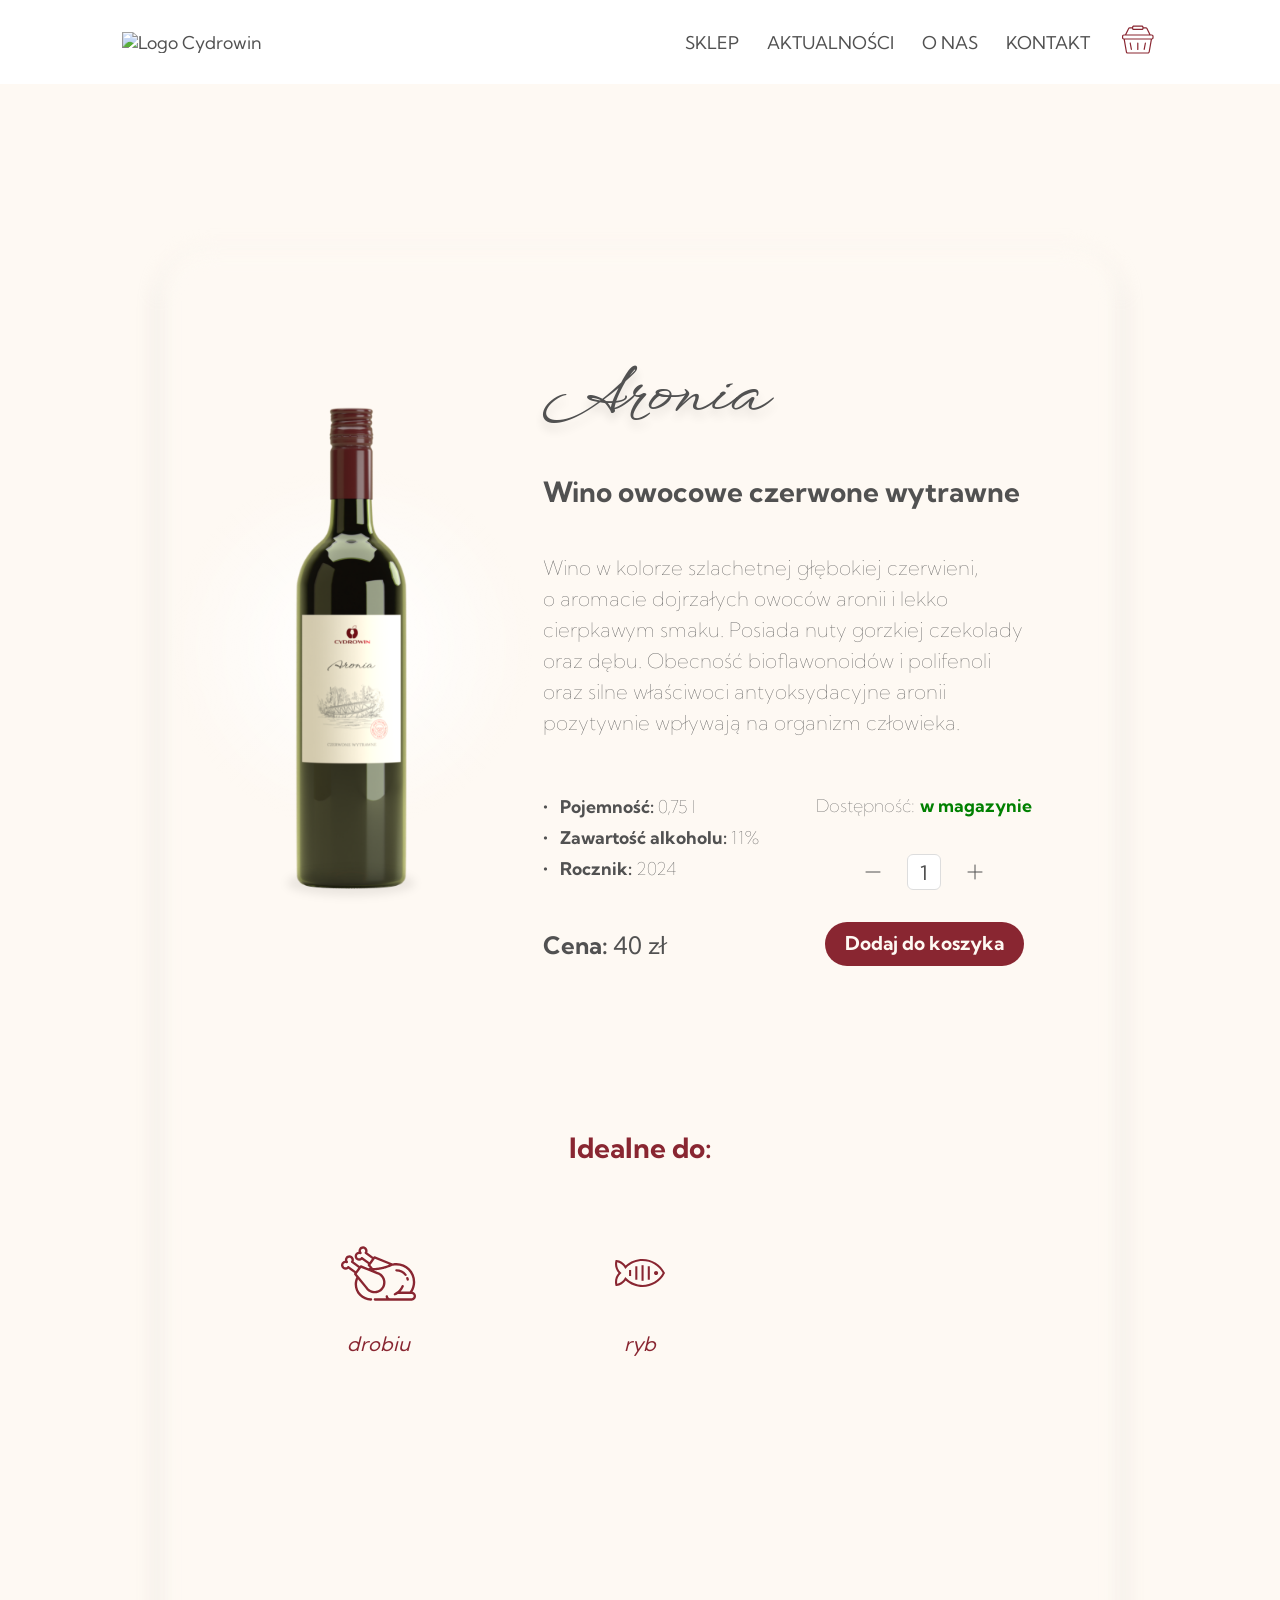
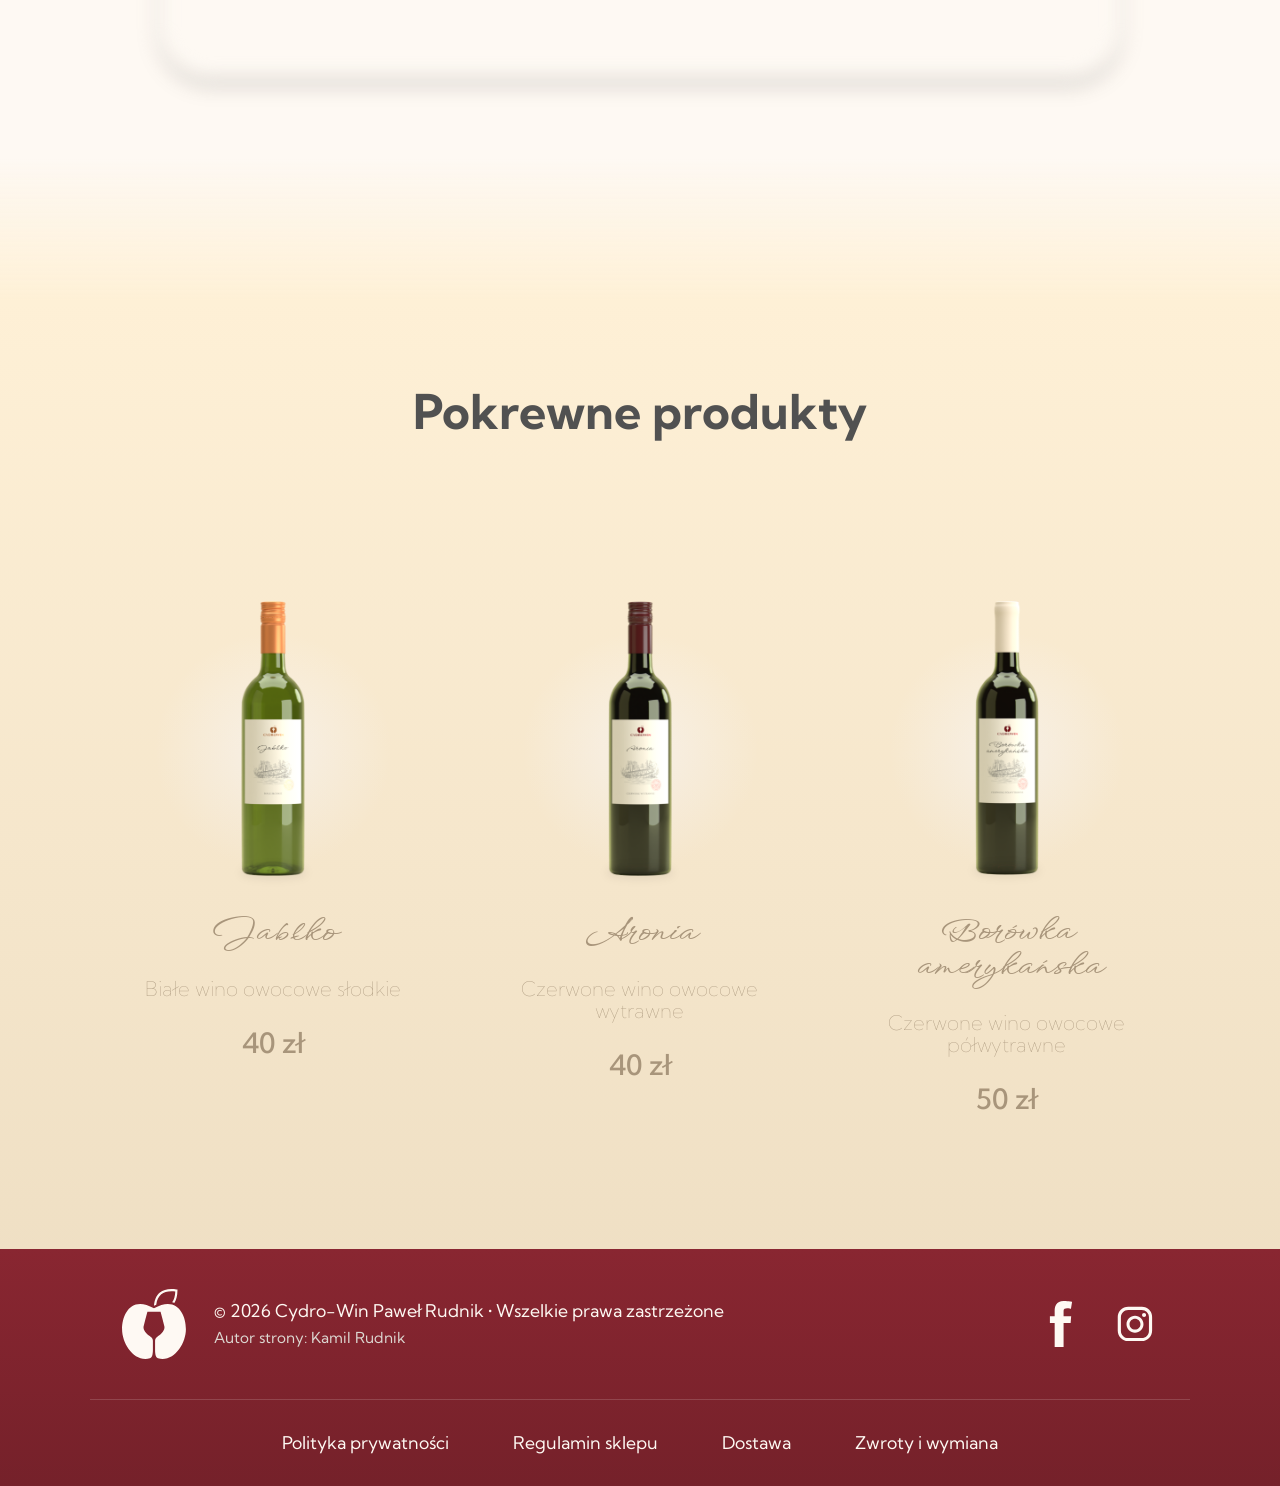
==== aronia.html @ d47b388e "Dodanie aronii." ====
<!doctype html>
<html lang="pl">

<head>
    <meta charset="utf-8">
    <meta name="viewport" content="width=device-width, initial-scale=1.0">
    <title>Wino owocowe czerwone wytrawne • Aronia</title>
    <link rel="icon" href="assets/symbol-kolor.png">
    <link rel="stylesheet" href="style.css">
    <link rel="stylesheet" href="https://fonts.googleapis.com/css?family=Kumbh Sans">
    <link rel="stylesheet" href="https://fonts.googleapis.com/css2?family=WindSong:wght@400;500&display=swap">
</head>

<body class="product-page product-page--aronia">
    <header>
        <div class="container header-inner">
            <div class="brand">
                <a href="index.html">
                    <img src="assets/logo-kolor.png" alt="Logo Cydrowin" height="75" style="padding-inline: 2rem">
                </a>
            </div>

            <nav id="main-nav">
                <ul>
                    <li><a href="sklep.html">SKLEP</a></li>
                    <li><a href="index.html#aktualnosci">AKTUALNOŚCI</a></li>
                    <li><a href="index.html#o-nas">O NAS</a></li>
                    <li><a href="index.html#kontakt">KONTAKT</a></li>
                    <li>
                        <svg class="basket" xmlns="http://www.w3.org/2000/svg" viewBox="0 0 100 100">
                            <path
                                d="M86 40.5C86 39.6716 85.3284 39 84.5 39H14.5C13.6716 39 13 39.6716 13 40.5V44.5C13 45.3284 13.6716 46 14.5 46H84.5C85.3284 46 86 45.3284 86 44.5V40.5ZM22.54 79.7607L22.5693 79.8926C22.7446 80.5405 23.3343 80.9998 24.0166 81H74.9834C75.7111 80.9998 76.3334 80.4774 76.46 79.7607L81.8887 49H17.1113L22.54 79.7607ZM30.2236 56.0254C30.9869 55.8823 31.7236 56.345 31.9385 57.0742L31.9746 57.2236L34.9746 73.2236L34.9951 73.376C35.0589 74.1335 34.5396 74.8315 33.7764 74.9746C33.0131 75.1177 32.2764 74.655 32.0615 73.9258L32.0254 73.7764L29.0254 57.7764L29.0049 57.624C28.9411 56.8665 29.4604 56.1685 30.2236 56.0254ZM48 73.5V57.5C48 56.6716 48.6716 56 49.5 56C50.3284 56 51 56.6716 51 57.5V73.5C51 74.3284 50.3284 75 49.5 75C48.6716 75 48 74.3284 48 73.5ZM67.0254 57.2236C67.1781 56.4094 67.9622 55.8728 68.7764 56.0254C69.5906 56.1781 70.1272 56.9622 69.9746 57.7764L66.9746 73.7764C66.8219 74.5906 66.0378 75.1272 65.2236 74.9746C64.4094 74.8219 63.8728 74.0378 64.0254 73.2236L67.0254 57.2236ZM29.3545 21C28.8575 21 28.3975 21.2458 28.1201 21.6475L28.0127 21.8291L20.9277 36H78.0723L70.9873 21.8291C70.7332 21.321 70.2136 21 69.6455 21H63.9717C63.7229 23.2499 61.8162 25 59.5 25H39.5C37.1838 25 35.2771 23.2499 35.0283 21H29.3545ZM39.5 17C38.6716 17 38 17.6716 38 18.5V20.5C38 21.3284 38.6716 22 39.5 22H59.5C60.3284 22 61 21.3284 61 20.5V18.5C61 17.6716 60.3284 17 59.5 17H39.5ZM89 44.5C89 46.8373 87.2179 48.757 84.9385 48.9775L79.415 80.2822C79.0355 82.4324 77.1668 83.9998 74.9834 84H24.0166C21.9012 83.9998 20.0815 82.5285 19.625 80.4814L19.585 80.2822L14.0605 48.9775C11.7816 48.7566 10 46.837 10 44.5V40.5C10 38.0147 12.0147 36 14.5 36H17.5723L25.3291 20.4873L25.4814 20.208C26.287 18.8462 27.7567 18 29.3545 18H35.0283C35.2771 15.7501 37.1838 14 39.5 14H59.5C61.8162 14 63.7229 15.7501 63.9717 18H69.6455C71.3499 18 72.9086 18.9629 73.6709 20.4873L81.4277 36H84.5C86.9853 36 89 38.0147 89 40.5V44.5Z">
                            </path>
                        </svg>
                    </li>
                </ul>
            </nav>
        </div>
    </header>

    <main>
        <section class="product-page-content">
            <div class="product-informations">
                <div class="product-visual">
                    <img src="assets/aronia.png" alt="Aronia">
                    <div class="product-shadow"></div>
                </div>
                <div class="product-description">
                    <h1 class="title">Aronia</h1>
                    <h2 class="subtitle">Wino owocowe czerwone wytrawne</h2>
                    <p class="text">
                        Wino w&nbsp;kolorze szlachetnej głębokiej czerwieni, o&nbsp;aromacie dojrzałych owoców aronii
                        i&nbsp;lekko cierpkawym smaku. Posiada nuty gorzkiej czekolady oraz dębu. Obecność
                        bioflawonoidów i&nbsp;polifenoli oraz silne właściwoci antyoksydacyjne aronii pozytywnie
                        wpływają na&nbsp;organizm człowieka.
                    </p>
                    <div class="product-specific-informations">
                        <div class="product-parameters">
                            <p class="text">
                                <span style="font-weight: bold"><span style="margin-right: 0.5rem;">• </span>Pojemność:
                                </span>0,75 l
                                <br>
                                <span style="font-weight: bold"><span style="margin-right: 0.5rem">• </span>Zawartość
                                    alkoholu: </span>11%
                                <br>
                                <span style="font-weight: bold"><span style="margin-right: 0.5rem">• </span>Rocznik:
                                </span>2024
                            </p>
                            <h3 class="price">Cena: <span style="font-weight: normal;">40 zł</span></h3>
                        </div>
                        <div class="purchase">
                            <p class="text">
                                Dostępność: <span style="font-weight: bold; color: green">w magazynie</span>
                            </p>
                            <div class="add-to-cart">
                                <div class="counter">
                                    <button class="operator decrement" onclick="decrement()">
                                        <svg class="operator-icon" viewBox="0 0 32 32"
                                            xmlns="http://www.w3.org/2000/svg" fill="none" stroke="currentColor"
                                            stroke-linecap="round" stroke-linejoin="round" stroke-width="2">
                                            <path d="M2 16 L30 16" />
                                        </svg>
                                    </button>
                                    <input class="number" type="number">
                                    <button class="operator increment" onclick="increment()">
                                        <svg class="operator-icon" viewBox="0 0 32 32"
                                            xmlns="http://www.w3.org/2000/svg" fill="none" stroke="currentColor"
                                            stroke-linecap="round" stroke-linejoin="round" stroke-width="2">
                                            <path d="M16 2 L16 30 M2 16 L30 16" />
                                        </svg>
                                    </button>
                                </div>
                                <button class="add-button"><strong>Dodaj do koszyka</strong></button>
                            </div>
                        </div>
                    </div>
                </div>
            </div>
            <div class="recommendations">
                <div class="recommendations-title">Idealne do:</div>
                <div class="food-list">
                    <div class="food">
                        <div class="food-image">
                            <svg class="roasted-chicken" width="75px" height="75px" viewBox="0 0 512 512"
                                xmlns="http://www.w3.org/2000/svg">
                                <path fill="currentColor"
                                    d="M488.169,379.807c12.231-20.027,18.655-42.846,18.655-66.617c0-70.675-57.497-128.174-128.173-128.174 c-8.502,0-16.942,0.848-25.23,2.511c-3.245-1.498-6.577-2.767-9.949-3.768l-112.266-44.983c-3.43-1.374-7.356-0.253-9.542,2.726 l-1.079,1.469l-41.293-30.308c4.889-12.691,0.927-27.609-10.553-36.037c-5.341-3.919-11.658-5.992-18.267-5.992 c-9.813,0-19.133,4.719-24.935,12.621c-5.087,6.93-6.883,15.503-5.491,23.588c-8.283,1.099-15.89,5.54-20.885,12.346 c-10.083,13.739-7.109,33.119,6.629,43.202c5.342,3.92,11.659,5.993,18.269,5.993c7.048,0,13.842-2.434,19.261-6.735 l41.303,30.316l-0.846,1.151c-2.187,2.98-2.079,7.061,0.26,9.921l12.797,15.647c-3.29,0.237-6.587,0.62-9.881,1.149 l-48.914-19.599c-3.429-1.375-7.357-0.253-9.542,2.726l-1.078,1.469l-41.293-30.308c4.889-12.692,0.926-27.609-10.553-36.036 c-5.341-3.92-11.659-5.993-18.268-5.993c-9.813,0-19.135,4.719-24.935,12.622c-5.086,6.93-6.883,15.502-5.49,23.587 c-8.284,1.099-15.89,5.542-20.884,12.346c-4.885,6.655-6.886,14.813-5.633,22.974c1.252,8.161,5.606,15.344,12.261,20.227 c5.342,3.92,11.659,5.993,18.27,5.993c7.047,0,13.842-2.434,19.26-6.735l41.303,30.316l-0.846,1.151 c-2.186,2.98-2.079,7.061,0.26,9.921l13.551,16.567c-7.369,15.133-11.255,31.887-11.255,48.804 c0,61.478,50.016,111.495,111.495,111.495c4.473,0,8.1-3.626,8.1-8.1c0-4.474-3.627-8.1-8.1-8.1 c-52.546,0-95.294-42.749-95.294-95.294c0-11.909,2.244-23.726,6.552-34.746l49.513,60.538 c3.635,5.954,8.101,11.369,13.28,16.105c0.024,0.023,0.049,0.044,0.075,0.067l0.001,0.001c0.089,0.081,0.181,0.154,0.27,0.234 c1.909,1.726,3.89,3.356,5.903,4.832c0.92,0.676,1.857,1.323,2.8,1.953c0.287,0.192,0.58,0.375,0.869,0.563 c0.673,0.435,1.35,0.862,2.034,1.274c0.33,0.2,0.662,0.395,0.995,0.59c0.684,0.398,1.374,0.784,2.068,1.16 c0.307,0.166,0.612,0.337,0.921,0.498c0.906,0.474,1.819,0.93,2.741,1.364c0.093,0.044,0.184,0.093,0.278,0.136 c0.992,0.463,1.996,0.899,3.006,1.317c0.382,0.158,0.768,0.303,1.151,0.456c0.633,0.249,1.267,0.494,1.906,0.726 c0.472,0.172,0.946,0.336,1.42,0.498c0.548,0.186,1.097,0.363,1.649,0.536c0.528,0.166,1.056,0.333,1.589,0.486 c0.462,0.134,0.928,0.254,1.392,0.378c2.283,0.612,4.592,1.115,6.926,1.506c0.251,0.042,0.501,0.087,0.753,0.126 c0.785,0.123,1.574,0.231,2.364,0.328c0.239,0.029,0.477,0.057,0.716,0.084c0.822,0.094,1.646,0.178,2.472,0.244 c0.135,0.011,0.27,0.017,0.405,0.028c2.295,0.171,4.603,0.239,6.921,0.197c0.625-0.011,1.25-0.029,1.873-0.056 c0.396-0.017,0.791-0.03,1.187-0.053c0.922-0.054,1.84-0.13,2.757-0.218c0.395-0.038,0.791-0.08,1.186-0.124 c0.835-0.094,1.666-0.199,2.496-0.321c0.193-0.028,0.387-0.045,0.58-0.074c0.373-0.057,0.74-0.135,1.11-0.198 c0.406-0.069,0.811-0.14,1.216-0.217c15.691-2.906,29.768-10.609,40.583-22.102c0.159-0.167,0.316-0.335,0.474-0.503 c0.394-0.427,0.787-0.852,1.172-1.29c0.597-0.674,1.182-1.361,1.755-2.057c0.186-0.226,0.367-0.455,0.551-0.684 c0.671-0.835,1.329-1.679,1.966-2.546c11.79-16.063,16.62-35.757,13.597-55.454c-3.022-19.695-13.532-37.036-29.593-48.824 c-1.44-1.057-2.943-2.077-4.487-3.046c-0.833-0.959-1.891-1.72-3.101-2.205l-2.603-1.043c-0.177-0.091-0.359-0.171-0.537-0.259 c-1.462-0.734-2.951-1.414-4.458-2.051c-2.538-1.072-5.126-2.021-7.754-2.8l-26.692-10.695c0.025-0.001,0.058-0.002,0.083-0.003 c0.309-0.01,0.642-0.022,1.011-0.036c0.024-0.001,0.049-0.002,0.072-0.003c0.375-0.014,0.785-0.031,1.218-0.051 c0.044-0.002,0.084-0.003,0.13-0.005c0.432-0.019,0.896-0.041,1.383-0.066c0.077-0.004,0.151-0.008,0.23-0.012 c0.489-0.025,1.004-0.053,1.545-0.084c0.082-0.004,0.164-0.01,0.246-0.014c0.558-0.032,1.139-0.068,1.75-0.107 c0.07-0.004,0.141-0.01,0.213-0.014c1.293-0.084,2.694-0.185,4.199-0.303c0.066-0.005,0.129-0.01,0.195-0.015 c0.723-0.057,1.471-0.121,2.239-0.187c0.113-0.01,0.226-0.019,0.34-0.029c0.761-0.067,1.544-0.138,2.348-0.215 c0.122-0.012,0.245-0.024,0.367-0.036c0.815-0.078,1.65-0.161,2.507-0.25c0.111-0.012,0.225-0.024,0.337-0.036 c0.892-0.093,1.802-0.191,2.736-0.296c0.036-0.004,0.071-0.009,0.107-0.012c0.943-0.106,1.907-0.219,2.89-0.338 c0.07-0.009,0.138-0.016,0.208-0.025c0.956-0.117,1.934-0.24,2.926-0.369c0.148-0.019,0.294-0.038,0.442-0.057 c0.968-0.127,1.952-0.26,2.951-0.401c0.171-0.024,0.342-0.048,0.514-0.072c1.008-0.143,2.028-0.291,3.065-0.446 c0.153-0.023,0.309-0.048,0.462-0.07c1.078-0.163,2.168-0.333,3.276-0.511c0.07-0.011,0.141-0.024,0.212-0.035 c1.124-0.181,2.264-0.372,3.416-0.569c0.071-0.012,0.14-0.024,0.212-0.036c1.135-0.195,2.287-0.401,3.448-0.613 c0.169-0.031,0.336-0.06,0.505-0.092c1.125-0.207,2.264-0.423,3.411-0.646c0.201-0.039,0.401-0.078,0.602-0.118 c1.148-0.226,2.305-0.458,3.473-0.7c0.188-0.039,0.377-0.079,0.566-0.119c1.204-0.252,2.417-0.511,3.641-0.781 c0.108-0.024,0.217-0.049,0.325-0.072c1.244-0.275,2.497-0.56,3.759-0.856c0.069-0.016,0.137-0.031,0.206-0.047 c1.263-0.297,2.536-0.606,3.816-0.922c0.173-0.043,0.346-0.085,0.518-0.129c1.234-0.308,2.477-0.627,3.724-0.955 c0.216-0.057,0.431-0.113,0.647-0.171c1.239-0.328,2.484-0.666,3.734-1.015c0.207-0.057,0.415-0.117,0.622-0.175 c1.28-0.36,2.563-0.728,3.851-1.109c0.137-0.04,0.273-0.082,0.41-0.123c1.335-0.397,2.673-0.805,4.016-1.225 c0.033-0.011,0.067-0.021,0.1-0.031c1.338-0.42,2.68-0.855,4.023-1.299c0.176-0.058,0.351-0.116,0.527-0.174 c1.285-0.428,2.574-0.869,3.862-1.321c0.221-0.078,0.443-0.154,0.664-0.233c1.277-0.451,2.555-0.914,3.833-1.388 c0.216-0.08,0.432-0.161,0.648-0.242c1.3-0.487,2.601-0.984,3.9-1.495c0.158-0.062,0.315-0.126,0.473-0.188 c1.368-0.542,2.736-1.094,4.101-1.664c0.108-0.045,0.213-0.092,0.319-0.14c1.74-0.816,3.554-1.605,5.545-2.411 c0.104-0.041,0.205-0.085,0.307-0.131l0.636-0.286c2.104-0.962,4.107-1.682,5.956-2.138c0.185-0.045,0.367-0.098,0.549-0.157 c1.115-0.361,2.237-0.69,3.36-1.015c2.147-0.615,4.37-1.186,6.661-1.699c0.008-0.001,0.013-0.004,0.021-0.006 c8.01-1.791,16.193-2.715,24.445-2.715c61.742,0,111.973,50.231,111.973,111.974c0,23.911-7.428,46.721-21.482,65.964 c-0.035,0.048-0.063,0.099-0.097,0.148h-61.982c15.958-16.97,21.367-33.047,21.698-34.071c1.376-4.243-0.942-8.786-5.181-10.179 c-4.236-1.389-8.81,0.919-10.219,5.152c-0.108,0.322-11.141,32.346-49.16,50.49c-4.037,1.927-5.748,6.762-3.821,10.799 c1.389,2.912,4.292,4.613,7.315,4.613c1.17,0,2.359-0.255,3.484-0.792c6.285-2.999,11.91-6.322,16.977-9.813 c0.008,0,0.015,0.001,0.024,0.001h94.609c7.176,0,13.012,5.837,13.012,13.013v3.518c0,7.176-5.836,13.012-13.012,13.012H333.833 c-7.174,0-13.012-5.836-13.012-13.012c0-4.474-3.626-8.1-8.1-8.1c-4.474,0-8.1,3.626-8.1,8.1c0,4.722,1.133,9.181,3.131,13.132 h-76.235c-4.473,0-8.1,3.626-8.1,8.1c0,4.474,3.627,8.1,8.1,8.1h147.134c0.458,0,0.905-0.048,1.342-0.12h102.795 c16.107,0,29.212-13.105,29.212-29.212v-3.518C512,394.246,501.714,382.341,488.169,379.807z M194.207,178.908l-46.952-34.465 c-1.444-1.061-3.122-1.57-4.787-1.57c-2.49,0-4.95,1.146-6.536,3.308c-2.802,3.817-7.129,6.006-11.872,6.006 c-3.138,0-6.142-0.987-8.684-2.853c-6.537-4.797-7.952-14.02-3.155-20.556c2.798-3.812,7.122-5.998,11.863-5.998 c2.083,0,4.099,0.43,5.989,1.278c3.484,1.563,7.585,0.48,9.843-2.599c2.259-3.078,2.063-7.315-0.472-10.169 c-4.563-5.141-4.919-12.897-0.849-18.445c2.803-3.817,7.13-6.006,11.876-6.006c3.139,0,6.141,0.986,8.682,2.851 c6.537,4.8,7.951,14.022,3.154,20.559c-2.647,3.606-1.868,8.676,1.737,11.323l46.954,34.463L194.207,178.908z M101.043,240.364 l-46.951-34.463c-1.399-1.027-3.08-1.57-4.793-1.57c-0.408,0-0.82,0.031-1.228,0.094c-2.123,0.325-4.031,1.482-5.302,3.214 c-2.802,3.817-7.128,6.006-11.871,6.006c-3.138,0-6.142-0.986-8.685-2.853c-3.167-2.324-5.239-5.741-5.834-9.625 c-0.595-3.883,0.356-7.764,2.681-10.932c2.797-3.811,7.122-5.998,11.862-5.998c2.083,0,4.098,0.43,5.988,1.278 c3.482,1.562,7.584,0.481,9.843-2.599c2.259-3.077,2.063-7.314-0.472-10.169c-4.562-5.141-4.918-12.898-0.848-18.445 c2.802-3.818,7.13-6.007,11.875-6.007c3.137,0,6.14,0.986,8.682,2.852c6.537,4.798,7.952,14.021,3.155,20.557 c-1.271,1.731-1.803,3.898-1.476,6.021c0.325,2.123,1.482,4.031,3.213,5.302l46.954,34.464L101.043,240.364z M244.643,260.403 c0.246,0.099,0.497,0.186,0.752,0.259c3.632,1.055,7.185,2.48,10.558,4.233c0.235,0.122,0.475,0.233,0.721,0.332l0.59,0.238 c0.34,0.28,0.705,0.534,1.093,0.758c1.849,1.07,3.633,2.235,5.306,3.464c12.573,9.227,20.802,22.802,23.167,38.22 c2.365,15.418-1.415,30.836-10.643,43.411c-0.652,0.889-1.331,1.752-2.029,2.597c-0.127,0.156-0.261,0.303-0.39,0.458 c-0.623,0.739-1.258,1.466-1.915,2.17c-0.058,0.063-0.118,0.125-0.176,0.188c-8.556,9.089-19.857,15.214-32.1,17.469 c-0.158,0.028-0.314,0.057-0.473,0.084c-0.893,0.157-1.793,0.288-2.695,0.404c-0.232,0.029-0.464,0.063-0.697,0.09 c-1.005,0.116-2.014,0.208-3.028,0.272c-0.066,0.004-0.132,0.012-0.198,0.016c-1.139,0.068-2.284,0.103-3.431,0.103 c-1.47,0-2.931-0.059-4.384-0.167c-0.116-0.009-0.231-0.014-0.346-0.024c-0.637-0.051-1.272-0.117-1.906-0.188 c-0.2-0.023-0.4-0.046-0.599-0.07c-0.608-0.076-1.214-0.159-1.817-0.253c-0.214-0.034-0.427-0.071-0.64-0.108 c-1.799-0.301-3.578-0.691-5.333-1.159c-0.383-0.103-0.769-0.202-1.15-0.312c-0.406-0.118-0.808-0.245-1.211-0.372 c-0.443-0.139-0.885-0.281-1.325-0.431c-0.364-0.124-0.728-0.251-1.09-0.381c-0.507-0.184-1.011-0.377-1.513-0.576 c-0.296-0.117-0.593-0.229-0.887-0.351c-0.792-0.327-1.578-0.669-2.355-1.032c-0.071-0.034-0.143-0.071-0.214-0.105 c-0.723-0.341-1.439-0.698-2.148-1.069c-0.243-0.128-0.483-0.261-0.725-0.392c-0.542-0.293-1.08-0.594-1.614-0.905 c-0.262-0.153-0.524-0.308-0.784-0.464c-0.532-0.322-1.059-0.653-1.584-0.992c-0.229-0.149-0.461-0.294-0.689-0.446 c-0.739-0.492-1.47-0.999-2.19-1.527c-1.654-1.214-3.292-2.559-4.87-3.999c-0.011-0.01-0.022-0.019-0.032-0.029 c-4.17-3.812-7.747-8.186-10.632-12.998c-0.202-0.337-0.428-0.659-0.677-0.963l-58.011-70.929 c-0.002-0.003-0.005-0.005-0.008-0.009l-12.931-15.81l1.915-2.609c0.003-0.003,0.006-0.008,0.009-0.011l26.376-35.935 c0.002-0.003,0.004-0.006,0.005-0.009l2.15-2.929l45.157,18.093c0,0,0.002,0.001,0.003,0.001L244.643,260.403z M328.23,195.352 c-0.505,0.216-1.004,0.432-1.495,0.649c-0.156,0.069-0.312,0.137-0.465,0.206c-0.61,0.273-1.216,0.546-1.811,0.825 c-0.765,0.319-1.53,0.633-2.297,0.942c-0.087,0.036-0.174,0.069-0.261,0.104c-0.676,0.271-1.352,0.541-2.029,0.805 c-0.221,0.086-0.444,0.171-0.666,0.256c-0.545,0.211-1.091,0.422-1.637,0.629c-0.239,0.091-0.477,0.177-0.716,0.267 c-0.527,0.198-1.054,0.395-1.582,0.589c-0.271,0.099-0.543,0.195-0.814,0.294c-0.498,0.18-0.995,0.361-1.493,0.537 c-0.276,0.098-0.553,0.192-0.828,0.289c-0.49,0.172-0.981,0.344-1.471,0.513c-0.297,0.102-0.593,0.201-0.89,0.301 c-0.471,0.16-0.942,0.321-1.414,0.477c-0.302,0.1-0.605,0.198-0.907,0.297c-0.463,0.152-0.927,0.306-1.39,0.454 c-0.31,0.099-0.619,0.197-0.928,0.295c-0.457,0.146-0.915,0.292-1.372,0.434c-0.319,0.099-0.636,0.195-0.954,0.293 c-0.442,0.136-0.883,0.273-1.325,0.406c-0.348,0.105-0.696,0.207-1.043,0.311c-0.413,0.122-0.825,0.246-1.237,0.366 c-0.354,0.104-0.707,0.204-1.061,0.306c-0.406,0.117-0.811,0.234-1.216,0.349c-0.361,0.102-0.72,0.201-1.08,0.301 c-0.392,0.109-0.785,0.219-1.177,0.327c-0.377,0.104-0.753,0.204-1.13,0.306c-0.375,0.102-0.75,0.203-1.123,0.302 c-0.387,0.103-0.772,0.202-1.158,0.304c-0.359,0.094-0.718,0.188-1.076,0.281c-0.4,0.103-0.798,0.203-1.197,0.304 c-0.344,0.086-0.689,0.175-1.032,0.26c-0.407,0.102-0.811,0.2-1.216,0.299c-0.329,0.081-0.66,0.162-0.988,0.241 c-0.422,0.102-0.844,0.201-1.264,0.3c-0.31,0.073-0.621,0.148-0.93,0.219c-0.429,0.1-0.855,0.198-1.282,0.295 c-0.298,0.068-0.597,0.137-0.895,0.204c-0.434,0.098-0.865,0.193-1.296,0.288c-0.288,0.064-0.577,0.127-0.863,0.19 c-0.451,0.098-0.9,0.194-1.348,0.291c-0.258,0.055-0.517,0.111-0.775,0.165c-0.475,0.1-0.947,0.198-1.419,0.296 c-0.229,0.048-0.459,0.095-0.688,0.143c-0.486,0.099-0.969,0.197-1.45,0.293c-0.215,0.043-0.43,0.086-0.644,0.129 c-0.499,0.098-0.995,0.194-1.49,0.291c-0.189,0.037-0.379,0.073-0.567,0.109c-0.524,0.099-1.043,0.198-1.563,0.294 c-0.154,0.029-0.31,0.058-0.463,0.086c-0.54,0.099-1.076,0.197-1.61,0.293c-0.135,0.024-0.27,0.049-0.405,0.072 c-0.555,0.099-1.106,0.195-1.655,0.291c-0.106,0.018-0.213,0.037-0.319,0.055c-0.582,0.1-1.161,0.199-1.736,0.294 c-0.067,0.011-0.135,0.023-0.202,0.034c-0.604,0.1-1.202,0.199-1.797,0.294c-0.039,0.006-0.079,0.013-0.119,0.019 c-0.621,0.099-1.237,0.197-1.848,0.292c-0.012,0.002-0.024,0.003-0.036,0.005c-21.462,3.325-36.82,3.649-37.738,3.664h-3.843 l-16.956-20.732l5.378-7.328l22.92-31.227c0.001-0.001,0.002-0.003,0.003-0.004l2.154-2.934l97.521,39.076 C328.425,195.267,328.33,195.31,328.23,195.352z" />
                                <path fill="currentColor"
                                    d="M445.173,290.078c0.987,2.845,1.797,5.783,2.408,8.734c0.792,3.826,4.162,6.458,7.923,6.458 c0.544,0,1.098-0.056,1.651-0.171c4.38-0.907,7.196-5.195,6.288-9.574c-0.752-3.633-1.751-7.253-2.966-10.757 c-1.466-4.225-6.077-6.465-10.308-4.998C445.945,281.237,443.707,285.852,445.173,290.078z" />
                                <path fill="currentColor"
                                    d="M378.571,226.517c-4.474,0-8.1,3.627-8.1,8.1s3.626,8.1,8.1,8.1c22.057,0,42.432,10.042,55.9,27.552 c1.595,2.075,3.997,3.162,6.427,3.162c1.724,0,3.46-0.548,4.931-1.679c3.546-2.728,4.211-7.813,1.483-11.359 C430.754,238.863,405.699,226.517,378.571,226.517z" />
                            </svg>
                        </div>
                        <div class="food-name">drobiu</div>
                    </div>
                    <div class="food">
                        <div class="food-image">
                            <svg class="fish" width="50px" height="50px" viewBox="0 0 481.244 481.244"
                                xmlns="http://www.w3.org/2000/svg">
                                <path fill="currentColor"
                                    d="M478.894,236.05c-19.863-38.644-49.88-71.234-86.805-94.249c-37.975-23.669-81.812-36.18-126.772-36.18c-60.691,0-117.793,22.298-162.151,63.057c-20.423-29.236-52.57-48.743-88.216-52.987l-8.652-1.03l-2.205,8.429C1.377,133.472,0,144.211,0,155.011c0,31.792,12.143,62.445,33.623,85.611C12.143,263.788,0,294.441,0,326.233c0,10.8,1.377,21.539,4.092,31.92l2.205,8.429l8.652-1.03c35.646-4.244,67.793-23.75,88.216-52.987c44.358,40.759,101.46,63.057,162.151,63.057c44.961,0,88.798-12.511,126.772-36.18c36.925-23.014,66.941-55.605,86.805-94.249l2.351-4.572L478.894,236.05z M265.316,355.622c-59.498,0-115.233-23.38-156.94-65.833L99,280.245l-6.499,11.694c-15.004,26.999-41.102,46.071-70.974,52.292C20.513,338.306,20,332.282,20,326.233c0-29.69,12.593-58.201,34.55-78.221l8.104-7.39l-8.104-7.39C32.593,213.212,20,184.702,20,155.011c0-6.049,0.513-12.073,1.527-17.998c29.872,6.22,55.97,25.292,70.974,52.292L99,200.999l9.376-9.544c41.707-42.453,97.442-65.833,156.94-65.833c81.132,0,154.751,43.927,193.373,115C420.067,311.695,346.448,355.622,265.316,355.622z" />
                                <rect fill="currentColor" x="255.252" y="165.622" width="20" height="150" />
                                <rect fill="currentColor" x="195.252" y="175.839" width="20" height="129.565" />
                                <rect fill="currentColor" x="315.252" y="175.819" width="20" height="129.607" />

                                <path fill="currentColor"
                                    d="M395.252,220.622c-11.028,0-20,8.972-20,20s8.972,20,20,20s20-8.972,20-20S406.28,220.622,395.252,220.622z" />

                                <rect fill="currentColor" x="135.252" y="211.528" width="20" height="58.188" />
                            </svg>
                        </div>
                        <div class="food-name">ryb</div>
                    </div>
                    <div class="food food--shrimp">
                        <div class="food-image">
                            <svg class="shrimp" width="50px" height="50px" viewBox="0 0 512 512"
                                xmlns="http://www.w3.org/2000/svg">
                                <path fill="currentColor" d="M450.334,169.808c-37.45-36.212-88.036-60.312-142.052-67.679c-16.517-2.28-33.366-3.381-50.303-3.411
    c-33.878,0.03-68.038,4.512-100.348,13.516l-0.108,0.03c0,0-33.81,9.822-68.594,20.045
    c-7.572,2.232-15.149,4.463-22.476,6.626c-0.044,0-0.088-0.039-0.137-0.068v-0.02
    c-7.416-1.968-14.174-7.552-16.45-13.429c-1.569-3.8-2.451-8.166-2.451-12.785
    c0.02-8.216,2.739-17.112,9.078-25.045c6.358-7.922,16.405-15.124,31.885-19.45
    c20.65-5.789,64.375-11.285,105.226-17.98c20.518-3.372,40.456-7.084,57.154-11.528
    c16.78-4.697,30.03-9.073,39.306-17.843c4.44-4.396,4.484-11.548,0.088-15.982
    c-4.415-4.414-11.572-4.463-15.986-0.049c-2.344,2.768-13.912,8.147-29.24,12.016
    c-23.1,6.188-55.161,11.265-85.506,15.855c-30.453,4.638-58.982,8.742-77.092,13.74
    c-19.388,5.36-33.961,15.125-43.502,27.11C29.26,85.426,24.802,99.38,24.802,112.634
    c0,7.464,1.413,14.734,4.151,21.381c2.188,5.213,5.496,9.54,9.254,13.36
    c-6.027,1.813-11.373,3.44-15.416,4.707c-2.251,0.702-4.127,1.296-5.628,1.803
    l-3.757,1.354c-3.532,1.52-6.621,3.771-9.097,6.821c-2.431,3.041-4.307,7.114-4.307,11.899
    c-0.064,4.746,2.164,9.676,5.5,12.96c3.358,3.362,7.509,5.476,12.279,6.958
    c0.994,0.292,4.57,1.618,9.316,3.45c16.849,6.509,50.903,20.133,85.594,32.197
    c17.361,6.003,34.873,11.636,50.703,15.806c15.879,4.181,29.79,6.977,41.23,7.026
    l5.058-0.224h0.044c34.292-3.333,40.943-5.545,72.697-8.761c2.851-0.292,5.652-0.428,8.415-0.428
    c25.833,0,49.221,12.084,66.509,31.456c17.268,19.315,27.938,45.753,27.91,73.029
    c-0.107,27.841-13.575,48.909-35.257,64.366c-20.98,14.821-49.733,23.144-78.51,23.612
    l-112.622-67.952c-3.977-2.388-9.034-2.096-12.698,0.702c-3.688,2.836-5.277,7.65-3.996,12.103
    l29.434,102.487c1.063,3.664,3.864,6.558,7.509,7.689c0.551,0.108,63.951,20.006,124.569,20.094
    c2.85,0,5.701-0.049,8.502-0.127C422.093,506.816,512,420.934,512,310.232
    C512.019,254.715,487.774,205.981,450.334,169.808z M223.594,478.38
    c-11.26-2.407-20.781-4.814-27.427-6.607c-1.964-0.526-3.114-0.857-4.551-1.276
    l-19.762-68.79l86.656,52.243l5.784,31.272C249.607,483.39,235.585,480.914,223.594,478.38z
    M290.839,220.334c-3.533,0-7.114,0.176-10.71,0.556c-32.859,3.333-39.31,5.515-72.565,8.721h0.044
    l-2.983,0.127c-8.658,0.069-24.337-3.02-42.001-8.039c-26.632-7.484-58.479-18.984-84.844-28.992
    c-13.185-5.009-25.02-9.648-34.253-13.244c-6.514-2.543-11.016-4.268-14.661-5.593
    c0.77-0.244,1.325-0.419,2.162-0.683c16.187-5.008,49.466-14.841,78.593-23.387
    c29.152-8.547,54.148-15.806,54.216-15.806c30.141-8.4,62.319-12.659,94.141-12.639
    c15.918-0.02,31.778,1.043,47.259,3.157c11.24,1.53,22.3,3.957,33.146,7.046l-25.176,91.27
    C305.962,221.26,298.522,220.334,290.839,220.334z M374.246,259.334
    c-11.022-12.366-24.47-22.432-39.555-29.303l25.172-91.319c28.221,11.002,53.928,27.168,74.753,47.35
    c12.99,12.59,24.031,26.702,32.792,42.049l-80.473,48.403C383.114,270.463,378.972,264.635,374.246,259.334z
    M311.464,487.784c-2.564,0.088-5.17,0.137-7.777,0.137c-5.296,0-10.666-0.312-16.031-0.624
    l-5.564-30.006c29.346-2.192,58.036-10.934,80.907-27.012c16.08-11.197,29.235-26.301,37.06-44.496
    l53.743,29.722C421.41,458.034,369.919,485.777,311.464,487.784z M406.462,363.497
    c0.857-5.213,1.432-10.534,1.413-16.069c-0.029-17.785-3.908-34.946-10.535-50.771l79.85-48.033
    c7.728,19.1,12.191,39.682,12.191,61.607c0,31.652-8.391,60.993-22.969,86.39L406.462,363.497z" />

                                <path fill="currentColor" d="M147.988,261.088c-4.108-4.697-11.236-5.184-15.943-1.052l-53.792,47.058
    c-4.707,4.102-5.19,11.236-1.063,15.942c4.107,4.707,11.241,5.165,15.943,1.063
    l53.797-47.058C151.632,272.928,152.119,265.795,147.988,261.088z" />

                                <path fill="currentColor" d="M157.509,331.807l53.836-47.087c4.707-4.102,5.189-11.236,1.062-15.943
    c-4.108-4.706-11.24-5.184-15.947-1.082l-53.836,47.088c-4.707,4.122-5.19,11.255-1.063,15.962
    C145.668,335.442,152.802,335.929,157.509,331.807z" />

                                <path fill="currentColor" d="M231.326,326.672l54.811-45.87c4.795-4.024,5.432-11.148,1.437-15.942
    c-4.02-4.795-11.152-5.409-15.942-1.413l-54.835,45.86c-4.771,4.024-5.408,11.138-1.413,15.952
    C219.403,330.024,226.536,330.667,231.326,326.672z" />

                                <path fill="currentColor" d="M132.522,151.613c-9.516,0-17.248,7.709-17.248,17.248c0,9.512,7.732,17.268,17.248,17.268
    c9.541,0,17.268-7.756,17.268-17.268C149.79,159.322,142.063,151.613,132.522,151.613z" />
                            </svg>
                        </div>
                        <div class="food-name">owoców <br>morza</div>
                    </div>
                    <div class="food">
                        <div class="food-image">
                            <svg class="cheese" width="50px" height="50px" viewBox="0 0 53.607 53.607"
                                xmlns="http://www.w3.org/2000/svg">
                                <path fill="currentColor" d="M27.709,30.9c-0.097-0.253-0.212-0.5-0.339-0.74c-0.082-0.155-0.177-0.302-0.271-0.452
    c-0.067-0.107-0.134-0.213-0.206-0.317c-0.108-0.155-0.221-0.304-0.341-0.451c-0.069-0.084-0.143-0.164-0.215-0.245
    c-0.226-0.252-0.467-0.486-0.726-0.705c-0.093-0.079-0.182-0.163-0.279-0.237c-0.122-0.093-0.248-0.174-0.375-0.259
    c-0.149-0.1-0.301-0.194-0.456-0.281c-0.106-0.059-0.211-0.117-0.32-0.17c-0.277-0.135-0.558-0.256-0.847-0.345
    c-0.236-0.073-0.47-0.123-0.703-0.162c-0.048-0.008-0.096-0.015-0.144-0.021c-0.476-0.065-0.941-0.06-1.382,0.015
    c-0.01,0.002-0.021,0.004-0.031,0.006c-0.581,0.104-1.12,0.321-1.581,0.661c-0.046,0.034-0.078,0.081-0.123,0.116
    c-0.124,0.1-0.237,0.213-0.347,0.33c-0.077,0.082-0.161,0.156-0.229,0.245c-0.145,0.186-0.274,0.387-0.385,0.606
    c-0.002,0.004-0.001,0.008-0.003,0.012c-0.289,0.575-0.449,1.236-0.449,1.964c0,2.701,2.102,5.469,4.785,6.3
    c0.507,0.157,1.012,0.234,1.498,0.234c0.872,0,1.685-0.249,2.343-0.734c0.99-0.73,1.536-1.893,1.536-3.273
    c0-0.707-0.15-1.416-0.411-2.096C27.709,30.901,27.709,30.901,27.709,30.9z M20.481,29.004
    c0.095-0.1,0.204-0.183,0.321-0.255c0.067-0.042,0.14-0.074,0.214-0.106c0.102-0.045,0.207-0.086,0.32-0.113
    c0.083-0.019,0.17-0.027,0.258-0.036c0.13-0.014,0.26-0.027,0.399-0.019c0.037,0.002,0.075,0.005,0.113,0.01
    c0.205,0.02,0.417,0.057,0.637,0.125c0.207,0.064,0.408,0.152,0.606,0.25c0.041,0.02,0.081,0.041,0.121,0.062
    c0.402,0.216,0.78,0.495,1.116,0.822c0.017,0.017,0.035,0.033,0.052,0.051c0.325,0.324,0.607,0.692,0.838,1.082
    c0.034,0.059,0.068,0.117,0.1,0.177c0.021,0.039,0.036,0.08,0.057,0.119c-0.498,0.556-1.337,0.72-2.299,0.425
    c-1.191-0.37-2.285-1.345-2.896-2.552C20.452,29.03,20.467,29.018,20.481,29.004z M25.396,34.662
    c-0.515,0.38-1.247,0.449-2.062,0.199c-1.276-0.396-2.4-1.495-2.973-2.737c0.711,0.628,1.524,1.117,2.381,1.383
    c0.506,0.156,1.006,0.232,1.485,0.232c0.677,0,1.31-0.158,1.865-0.445C26.031,33.884,25.796,34.368,25.396,34.662z" />

                                <path fill="currentColor" d="M41.456,33.835c-1.086-0.336-2.161-0.191-2.955,0.395c-0.761,0.561-1.197,1.484-1.197,2.533
    c0,2.015,1.564,4.077,3.561,4.695c0.385,0.119,0.768,0.178,1.139,0.178c0.674,0,1.304-0.194,1.816-0.572
    c0.761-0.561,1.197-1.483,1.197-2.532C45.016,36.516,43.452,34.452,41.456,33.835z M42.632,39.454
    c-0.282,0.208-0.701,0.242-1.177,0.094c-1.167-0.361-2.152-1.637-2.152-2.785c0-0.292,0.066-0.689,0.384-0.924
    c0.167-0.122,0.38-0.185,0.625-0.185c0.171,0,0.356,0.03,0.552,0.091c1.167,0.361,2.152,1.637,2.152,2.786
    C43.016,38.823,42.95,39.22,42.632,39.454z" />

                                <path fill="currentColor" d="M13.456,31.835c-1.085-0.336-2.161-0.191-2.955,0.395c-0.761,0.561-1.197,1.484-1.197,2.533
    c0,2.015,1.564,4.077,3.561,4.695c0.385,0.119,0.768,0.178,1.139,0.178c0.674,0,1.304-0.194,1.816-0.572
    c0.761-0.561,1.197-1.483,1.197-2.532C17.016,34.516,15.452,32.452,13.456,31.835z M14.632,37.454
    c-0.282,0.208-0.701,0.241-1.177,0.094c-1.167-0.361-2.152-1.637-2.152-2.785c0-0.292,0.066-0.689,0.384-0.924
    c0.167-0.122,0.38-0.185,0.625-0.185c0.171,0,0.356,0.03,0.552,0.091c1.167,0.361,2.152,1.637,2.152,2.786
    C15.016,36.823,14.95,37.22,14.632,37.454z" />

                                <path fill="currentColor" d="M34.456,40.771c-0.81-0.249-1.624-0.14-2.232,0.309c-0.585,0.432-0.92,1.134-0.92,1.928
    c0,1.455,1.125,2.942,2.561,3.387c0.284,0.088,0.568,0.132,0.844,0.132c0.512,0,0.993-0.149,1.388-0.44
    c0.585-0.432,0.921-1.135,0.921-1.929C37.016,42.702,35.891,41.215,34.456,40.771z M34.909,44.475
    c-0.088,0.065-0.261,0.068-0.453,0.009c-0.604-0.187-1.152-0.891-1.152-1.477c0-0.072,0.011-0.247,0.107-0.317
    c0.045-0.034,0.114-0.051,0.198-0.051c0.076,0,0.163,0.014,0.255,0.042c0.604,0.187,1.152,0.89,1.152,1.476
    C35.016,44.229,35.005,44.403,34.909,44.475z" />

                                <path fill="currentColor" d="M33.151,34.505c0.284,0.088,0.568,0.132,0.845,0.132c0.511,0,0.993-0.149,1.388-0.44
    c0.585-0.432,0.92-1.134,0.92-1.928c0-1.455-1.125-2.942-2.561-3.387c-0.813-0.251-1.625-0.139-2.231,0.309
    c-0.585,0.432-0.921,1.135-0.921,1.929C30.59,32.573,31.715,34.061,33.151,34.505z M32.698,30.801
    c0.046-0.034,0.115-0.051,0.198-0.051c0.076,0,0.163,0.014,0.255,0.042c0.604,0.187,1.152,0.891,1.152,1.477
    c0,0.072-0.011,0.247-0.107,0.317c-0.086,0.065-0.261,0.067-0.453,0.009c-0.604-0.187-1.152-0.89-1.152-1.476
    C32.59,31.047,32.601,30.872,32.698,30.801z" />

                                <path fill="currentColor" d="M11.303,21.767c0-1.557-1.205-3.15-2.744-3.628c-0.863-0.269-1.725-0.148-2.365,0.325
    c-0.617,0.455-0.972,1.198-0.972,2.039c0,1.558,1.206,3.151,2.745,3.627c0.303,0.094,0.605,0.14,0.898,0.14
    c0.541,0,1.051-0.157,1.467-0.464C10.95,23.351,11.303,22.608,11.303,21.767z M9.145,22.195
    C9.022,22.286,8.8,22.296,8.559,22.22c-0.712-0.221-1.337-1.022-1.337-1.717c0-0.117,0.021-0.328,0.158-0.43
    c0.068-0.05,0.165-0.075,0.279-0.075c0.093,0,0.197,0.017,0.308,0.051c0.712,0.221,1.336,1.023,1.336,1.718
    C9.303,21.884,9.283,22.095,9.145,22.195z" />

                                <path fill="currentColor" d="M49.332,35.37c0.016-0.069,0.046-0.128,0.07-0.192c0.023-0.062,0.039-0.128,0.068-0.184
    c0.002-0.004,0.006-0.007,0.008-0.011c0.055-0.103,0.123-0.195,0.2-0.278c0.101-0.109,0.222-0.195,0.358-0.262
    c0.027-0.014,0.057-0.024,0.085-0.036c0.13-0.054,0.271-0.091,0.424-0.108c0.021-0.002,0.04-0.008,0.062-0.01
    c0.128-0.011,0.263-0.004,0.401,0.012c0.016,0.002,0.031,0,0.047,0.002h0.001c0.011,0.001,0.025,0.007,0.037,0.009
    c0.124,0.02,0.247,0.05,0.383,0.094c0.08,0.026,0.168,0.064,0.255,0.1c0.053,0.022,0.107,0.04,0.16,0.063
    c0.057,0.026,0.116,0.04,0.176,0.054c0.021,0.005,0.041,0.015,0.062,0.019c0.073,0.013,0.146,0.015,0.219,0.012
    c0.009,0,0.018,0.002,0.027,0.001c0.078-0.005,0.155-0.021,0.23-0.045c0.004-0.001,0.008-0.001,0.013-0.002
    c0.049-0.016,0.094-0.043,0.14-0.067c0.029-0.015,0.06-0.024,0.087-0.042c0.204-0.131,0.346-0.331,0.414-0.556
    c0.027-0.092,0.045-0.186,0.045-0.284v-2.234c0-2.152-1.011-4.222-2.706-5.547L33.223,9.442
    c-0.367-0.347-0.934-0.367-1.322-0.046c-0.313,0.258-0.776,0.311-1.307,0.146c-1.242-0.385-2.291-1.744-2.291-2.968
    c0-0.253,0.049-0.478,0.145-0.668c0.199-0.395,0.115-0.873-0.205-1.177l-2.98-2.818c-0.026-0.024-0.053-0.047-0.081-0.068
    C22.855,0.069,20-0.486,17.869,0.448L3.079,7.583c-1.682,0.727-2.77,2.431-2.774,4.354l-0.001,0.004v0.009v15.746
    c0,0.297,0.132,0.578,0.36,0.769c0.228,0.189,0.526,0.267,0.82,0.215c0.333-0.063,0.688-0.036,1.051,0.077
    c1.501,0.465,2.769,2.109,2.769,3.592c0,0.572-0.197,1.033-0.555,1.297c-0.4,0.295-0.975,0.347-1.623,0.146
    c-0.397-0.123-0.8-0.347-1.195-0.665c-0.301-0.24-0.712-0.29-1.06-0.122c-0.347,0.166-0.567,0.517-0.567,0.901v2.163
    c0,2.151,1.457,4.018,3.504,4.527l43.684,12.868c0.38,0.096,0.764,0.142,1.145,0.142c1.029,0,2.034-0.341,2.869-0.993
    c1.144-0.893,1.799-2.236,1.799-3.687v-8.34c0-0.246-0.089-0.473-0.239-0.648c-0.15-0.176-0.36-0.301-0.603-0.34
    c-0.021-0.003-0.042-0.012-0.063-0.016c-0.886-0.166-1.762-0.791-2.36-1.606l0,0c-0.286-0.391-0.497-0.825-0.626-1.271
    c-0.036-0.126-0.076-0.251-0.097-0.378c-0.029-0.179-0.041-0.353-0.038-0.516c0.002-0.086,0.018-0.163,0.028-0.243
    C49.315,35.502,49.317,35.432,49.332,35.37z M3.91,9.401l14.794-7.137c1.431-0.625,3.477-0.178,5.224,1.137l2.47,2.336
    c-0.063,0.268-0.094,0.547-0.094,0.837c0,2.093,1.625,4.235,3.7,4.878c0.841,0.261,1.674,0.239,2.384-0.048l15.916,15.057
    L31.1,21.337c-0.439-1.703-1.829-3.257-3.541-3.786c-1.121-0.347-2.233-0.198-3.057,0.407c-0.405,0.298-0.715,0.687-0.924,1.14
    L3.429,13.101c-0.619-0.119-0.979-0.545-1.068-1.268c-0.006-0.045-0.028-0.086-0.041-0.13C2.401,10.682,2.99,9.799,3.91,9.401z
    M29.258,22.429c0,0.317-0.073,0.75-0.423,1.007c-0.308,0.228-0.76,0.265-1.276,0.106c-0.155-0.048-0.308-0.111-0.455-0.188
    c-0.885-0.458-1.601-1.385-1.788-2.314c-0.031-0.153-0.047-0.306-0.047-0.457c0.004-0.022,0.017-0.131,0.019-0.152
    c0.002-0.024-0.007-0.046-0.006-0.069c0.031-0.279,0.132-0.591,0.409-0.795c0.183-0.135,0.417-0.203,0.685-0.203
    c0.184,0,0.384,0.032,0.593,0.097c1.162,0.36,2.142,1.57,2.266,2.727c0.001,0.009-0.001,0.017-0.001,0.026L29.258,22.429z
    M51.303,48.927c0,0.83-0.375,1.6-1.03,2.11c-0.655,0.513-1.49,0.688-2.258,0.499L4.332,38.668
    c-1.194-0.299-2.028-1.367-2.028-2.599v-0.445c0.077,0.028,0.154,0.055,0.231,0.078c1.25,0.388,2.488,0.224,3.4-0.447
    c0.882-0.65,1.368-1.683,1.368-2.906c0-2.36-1.835-4.777-4.177-5.502c-0.274-0.085-0.55-0.144-0.823-0.174V14.844
    c0.205,0.088,0.423,0.154,0.651,0.197L23.3,21.102c0.006,0.048,0.022,0.095,0.03,0.143c0.017,0.105,0.042,0.209,0.066,0.314
    c0.033,0.144,0.071,0.285,0.118,0.427c0.035,0.107,0.075,0.211,0.118,0.315c0.055,0.135,0.115,0.268,0.182,0.399
    c0.052,0.104,0.107,0.205,0.166,0.305c0.075,0.127,0.155,0.248,0.24,0.369c0.067,0.096,0.134,0.191,0.207,0.284
    c0.093,0.117,0.193,0.226,0.295,0.335c0.079,0.085,0.156,0.171,0.24,0.25c0.112,0.107,0.232,0.203,0.353,0.3
    c0.085,0.069,0.167,0.141,0.256,0.205c0.139,0.099,0.286,0.183,0.434,0.267c0.08,0.046,0.156,0.099,0.239,0.141
    c0.234,0.118,0.475,0.219,0.724,0.296c0.251,0.078,0.501,0.122,0.748,0.15c0.067,0.008,0.132,0.011,0.198,0.016
    c0.077,0.005,0.156,0.018,0.233,0.018c0.137,0,0.27-0.014,0.403-0.029c0.025-0.003,0.051-0.002,0.076-0.006
    c0.229-0.032,0.448-0.092,0.659-0.169c0.049-0.018,0.097-0.038,0.145-0.059c0.209-0.089,0.411-0.192,0.594-0.327
    c0.177-0.131,0.33-0.284,0.47-0.447c0.037-0.042,0.071-0.086,0.106-0.13c0.121-0.157,0.23-0.324,0.318-0.505
    c0.008-0.016,0.018-0.029,0.026-0.045c0.073-0.156,0.135-0.318,0.183-0.489l18.061,5.376c1.227,0.263,2.117,1.363,2.117,2.618
    v0.895c-0.309-0.041-0.608-0.046-0.897-0.021c-0.248,0.022-0.485,0.071-0.712,0.138c-0.079,0.023-0.154,0.056-0.23,0.085
    c-0.158,0.059-0.311,0.127-0.457,0.209c-0.071,0.04-0.14,0.081-0.208,0.126c-0.153,0.102-0.294,0.217-0.429,0.344
    c-0.034,0.032-0.075,0.053-0.108,0.087c-0.011,0.011-0.017,0.026-0.028,0.038c-0.018,0.019-0.039,0.032-0.057,0.052
    c-0.001,0.001-0.001,0.001-0.002,0.002c-0.095,0.105-0.163,0.235-0.245,0.353c-0.066,0.096-0.143,0.184-0.199,0.287
    c-0.01,0.018-0.024,0.031-0.033,0.048c-0.081,0.155-0.129,0.326-0.187,0.493c-0.029,0.085-0.072,0.163-0.095,0.251
    c-0.059,0.22-0.086,0.455-0.106,0.692c-0.006,0.067-0.024,0.129-0.027,0.197c0,0.011-0.004,0.021-0.004,0.032
    c-0.007,0.257,0.018,0.526,0.056,0.797c0.006,0.041,0.001,0.079,0.007,0.12c0.047,0.285,0.122,0.565,0.215,0.841
    c0.007,0.02,0.008,0.04,0.015,0.059c0.033,0.096,0.077,0.195,0.152,0.357c0.051,0.12,0.1,0.24,0.159,0.357
    c0.021,0.045,0.038,0.091,0.062,0.136c0.057,0.107,0.125,0.207,0.19,0.308c0.057,0.093,0.114,0.185,0.175,0.275l-0.001,0.001
    c0.04,0.067,0.082,0.134,0.123,0.188c0.163,0.223,0.344,0.432,0.497,0.592c0.021,0.025,0.065,0.078,0.089,0.102
    c0.069,0.071,0.144,0.131,0.215,0.198c0.033,0.031,0.067,0.062,0.101,0.093c0.167,0.151,0.339,0.29,0.517,0.42
    c0.032,0.023,0.063,0.047,0.095,0.07c0.187,0.131,0.379,0.249,0.575,0.355c0.03,0.016,0.058,0.035,0.088,0.05
    c0.228,0.118,0.46,0.224,0.696,0.307V48.927z" />
                            </svg>
                        </div>
                        <div class="food-name">serów</div>
                    </div>
                    <div class="food">
                        <div class="food-image">
                            <svg class="salad" width="56px" height="56px" viewBox="0 0 59.21 59.21"
                                xmlns="http://www.w3.org/2000/svg">
                                <path fill="currentColor"
                                    d="M58.565,28.357c-0.447-0.478-1.077-0.752-1.729-0.752h-0.194c0.879-1.513,1.357-3.231,1.357-5   c0-3.989-2.386-7.58-6.008-9.158C51.906,8.007,47.46,3.605,42,3.605c-5.459,0-9.904,4.399-9.992,9.837   c-0.204-0.048-0.414-0.076-0.628-0.076c-0.889,0-1.726,0.434-2.237,1.16l-0.249,0.354c-0.205,0.29-0.59,0.395-0.912,0.245   l-0.392-0.182c-0.807-0.376-1.748-0.332-2.519,0.112s-1.278,1.239-1.358,2.124l-0.039,0.431c-0.014,0.154-0.082,0.369-0.171,0.599   c-0.229-0.109-0.393-0.333-0.417-0.6l-0.039-0.429c-0.076-0.84-0.525-1.536-1.168-1.977l3.147-4.466   c0.613-0.871,0.851-1.932,0.667-2.986c-0.183-1.056-0.763-1.975-1.633-2.588c-1.804-1.27-4.304-0.838-5.574,0.966l-5.76,8.175   c-0.192,0.273-0.334,0.569-0.451,0.873c-0.093,0.004-0.192-0.005-0.294-0.052l-0.392-0.182c-0.807-0.374-1.75-0.331-2.519,0.113   c-0.77,0.444-1.277,1.238-1.357,2.123l-0.039,0.431c-0.032,0.355-0.313,0.636-0.668,0.668l-0.43,0.039   c-0.885,0.08-1.68,0.588-2.124,1.357c-0.445,0.771-0.487,1.712-0.113,2.521l0.181,0.39c0.15,0.324,0.047,0.708-0.245,0.913   l-0.353,0.249c-0.727,0.513-1.161,1.35-1.161,2.239c0,0.593,0.208,1.153,0.552,1.618H2.373c-0.652,0-1.282,0.274-1.729,0.752   c-0.451,0.482-0.684,1.138-0.639,1.797C0.597,38.9,6.161,43.292,14.334,47.195c0.912,0.436,1.665,1.16,2.122,2.042   c0.446,0.862,0.375,1.974-0.194,2.92c-0.429,0.712-0.441,1.569-0.032,2.293c0.409,0.724,1.149,1.155,1.98,1.155H41   c0.831,0,1.571-0.432,1.98-1.155c0.409-0.724,0.397-1.581-0.042-2.311c-0.559-0.929-0.629-2.04-0.184-2.901   c0.456-0.882,1.209-1.607,2.122-2.043c8.171-3.903,13.736-8.294,14.329-17.041C59.249,29.494,59.015,28.839,58.565,28.357z    M56,22.605c0,1.82-0.625,3.579-1.768,5H49v-4c0-0.553-0.447-1-1-1s-1,0.447-1,1v4h-3.531c0.081-0.11,0.151-0.226,0.214-0.346   c0.003-0.005,0.007-0.01,0.01-0.015c0.088-0.17,0.151-0.352,0.202-0.537c0.013-0.046,0.024-0.092,0.034-0.14   c0.041-0.19,0.07-0.383,0.07-0.581c0-0.89-0.434-1.726-1.16-2.236l-0.23-0.163c0.08-0.005,0.157-0.018,0.236-0.024   c0.12-0.01,0.24-0.022,0.359-0.037c0.197-0.024,0.392-0.054,0.585-0.089c0.114-0.021,0.229-0.04,0.342-0.065   c0.208-0.045,0.413-0.101,0.616-0.159c0.091-0.026,0.183-0.047,0.273-0.076c0.285-0.091,0.564-0.192,0.837-0.307   c0.076-0.032,0.148-0.07,0.222-0.104c0.198-0.089,0.395-0.181,0.586-0.283c0.107-0.057,0.211-0.119,0.315-0.18   c0.153-0.089,0.305-0.179,0.453-0.276c0.11-0.072,0.218-0.146,0.325-0.222c0.135-0.096,0.268-0.196,0.398-0.298   c0.107-0.084,0.213-0.167,0.316-0.255c0.123-0.105,0.24-0.215,0.358-0.325c0.101-0.094,0.203-0.187,0.3-0.285   c0.111-0.113,0.214-0.233,0.319-0.351c0.199-0.223,0.387-0.454,0.566-0.695c0.063-0.085,0.13-0.167,0.191-0.255   c0.109-0.157,0.209-0.32,0.309-0.482c0.05-0.082,0.102-0.163,0.15-0.247c0.101-0.175,0.194-0.354,0.284-0.535   c0.035-0.072,0.07-0.143,0.104-0.216c0.093-0.199,0.18-0.4,0.26-0.606c0.017-0.044,0.033-0.09,0.049-0.134   c0.181-0.487,0.335-0.987,0.439-1.505C54.355,16.957,56,19.644,56,22.605z M42,5.605c4.411,0,8,3.589,8,8   c0,0.151-0.013,0.299-0.022,0.448c0,0-0.003,0.006-0.003,0.01c-0.059,1.051-0.321,2.044-0.745,2.945   c-0.004,0.009-0.008,0.018-0.012,0.027c-0.098,0.207-0.206,0.407-0.321,0.604c-0.014,0.024-0.027,0.048-0.041,0.072   c-0.107,0.179-0.223,0.353-0.344,0.522c-0.026,0.037-0.051,0.074-0.077,0.11c-0.113,0.154-0.234,0.302-0.358,0.447   c-0.039,0.046-0.077,0.093-0.117,0.138c-0.117,0.132-0.241,0.257-0.367,0.381c-0.052,0.052-0.103,0.104-0.157,0.155   c-0.12,0.112-0.246,0.217-0.373,0.322c-0.065,0.054-0.129,0.109-0.196,0.16c-0.123,0.094-0.25,0.182-0.378,0.27   c-0.077,0.053-0.153,0.107-0.233,0.157c-0.125,0.079-0.254,0.15-0.383,0.222c-0.088,0.049-0.176,0.1-0.266,0.146   c-0.126,0.064-0.256,0.121-0.385,0.178c-0.099,0.044-0.197,0.09-0.298,0.129c-0.127,0.05-0.257,0.093-0.387,0.136   c-0.109,0.037-0.216,0.075-0.327,0.107c-0.126,0.037-0.256,0.065-0.385,0.095c-0.119,0.028-0.237,0.058-0.358,0.081   c-0.125,0.023-0.252,0.038-0.378,0.056c-0.129,0.018-0.257,0.037-0.387,0.049c-0.025,0.002-0.051,0.002-0.077,0.004l0-0.001   c0.002-0.013,0.002-0.025,0.004-0.038c0.033-0.181,0.044-0.364,0.04-0.547c-0.001-0.059-0.008-0.116-0.013-0.175   c-0.012-0.144-0.036-0.285-0.07-0.425c-0.014-0.056-0.025-0.112-0.043-0.167c-0.059-0.188-0.132-0.373-0.233-0.547   c-0.445-0.77-1.239-1.277-2.124-1.357l-0.431-0.039c-0.265-0.024-0.489-0.187-0.599-0.417l2.137-2.136   c0.391-0.391,0.391-1.023,0-1.414s-1.023-0.391-1.414,0l-1.427,1.427c-0.211-0.267-0.459-0.507-0.761-0.682   c-0.202-0.117-0.417-0.202-0.637-0.263c-0.074-0.021-0.149-0.023-0.224-0.037c-0.15-0.029-0.298-0.056-0.45-0.059   c-0.019,0-0.038-0.008-0.057-0.008c-0.115,0-0.228,0.022-0.342,0.037c-0.071,0.009-0.142,0.009-0.212,0.023   c-0.204,0.042-0.404,0.104-0.597,0.193l-0.39,0.181c-0.1,0.046-0.206,0.064-0.313,0.06c-0.006,0-0.011-0.001-0.017-0.001   c-0.105-0.007-0.21-0.036-0.306-0.089C34.049,14.589,34,14.089,34,13.605C34,9.194,37.588,5.605,42,5.605z M25.666,17.791   l0.039-0.431c0.021-0.242,0.155-0.451,0.366-0.572c0.21-0.121,0.458-0.134,0.678-0.03l0.394,0.183   c1.199,0.554,2.625,0.171,3.386-0.908l0.249-0.354c0.281-0.399,0.927-0.396,1.206-0.001l0.249,0.354   c0.51,0.723,1.318,1.124,2.157,1.149c0.01,0,0.019,0,0.029,0c0.121,0.002,0.243,0,0.364-0.014c0.057-0.006,0.113-0.019,0.17-0.029   c0.082-0.015,0.163-0.026,0.244-0.048c0.144-0.039,0.286-0.088,0.424-0.152l0.391-0.182c0.221-0.102,0.469-0.091,0.678,0.03   c0.21,0.122,0.344,0.33,0.365,0.573l0.039,0.429c0.12,1.318,1.163,2.362,2.48,2.48l0.43,0.039c0.243,0.021,0.452,0.155,0.573,0.366   c0.122,0.21,0.133,0.458,0.031,0.677l-0.184,0.396c-0.008,0.018-0.011,0.034-0.018,0.052c-0.356,0.816-0.282,1.723,0.14,2.457   c0.006,0.01,0.012,0.021,0.018,0.031c0.054,0.091,0.111,0.178,0.176,0.263c0.035,0.047,0.074,0.09,0.112,0.135   c0.049,0.056,0.096,0.114,0.15,0.166c0.102,0.101,0.211,0.196,0.331,0.28l0.355,0.251C41.886,25.523,42,25.743,42,25.986   s-0.114,0.462-0.312,0.602l-0.356,0.25c-0.003,0.002-0.005,0.005-0.009,0.008c-0.13,0.093-0.249,0.198-0.36,0.312   c-0.044,0.045-0.082,0.096-0.123,0.144c-0.06,0.071-0.119,0.143-0.171,0.22c-0.02,0.029-0.046,0.054-0.065,0.084H27.469   c0.081-0.11,0.151-0.227,0.215-0.347c0.003-0.005,0.006-0.009,0.009-0.014c0.088-0.171,0.152-0.353,0.203-0.539   c0.013-0.046,0.023-0.091,0.033-0.137c0.042-0.189,0.07-0.382,0.071-0.579l0-0.002l0,0l0,0c0-0.128-0.028-0.25-0.045-0.375   c-0.013-0.092-0.011-0.187-0.034-0.277c-0.073-0.298-0.212-0.571-0.378-0.827c-0.188-0.289-0.415-0.554-0.704-0.758l-0.354-0.25   c-0.291-0.205-0.393-0.588-0.244-0.91l0.183-0.393c0.089-0.192,0.15-0.393,0.192-0.597c0.013-0.061,0.013-0.122,0.021-0.183   c0.02-0.144,0.035-0.287,0.032-0.431c-0.002-0.075-0.014-0.149-0.022-0.224c-0.014-0.129-0.031-0.257-0.063-0.383   c-0.021-0.082-0.049-0.16-0.077-0.24c-0.024-0.066-0.036-0.135-0.064-0.2c-0.017-0.039-0.047-0.068-0.066-0.105   c-0.025-0.051-0.038-0.106-0.066-0.156c-0.053-0.091-0.125-0.166-0.188-0.25c-0.052-0.07-0.098-0.143-0.156-0.208   c-0.121-0.135-0.259-0.25-0.403-0.357c-0.043-0.032-0.075-0.077-0.12-0.106C25.548,18.454,25.636,18.12,25.666,17.791z    M20.122,7.282c0.635-0.902,1.886-1.118,2.787-0.483c0.434,0.306,0.724,0.766,0.815,1.294c0.091,0.529-0.026,1.06-0.332,1.493   l-3.901,5.536c0,0-0.001,0-0.001,0.001l-1.859,2.637c-0.306,0.435-0.765,0.725-1.293,0.816c-0.527,0.088-1.059-0.026-1.493-0.333   c-0.002-0.001-0.003-0.003-0.005-0.004c-0.143-0.101-0.263-0.224-0.372-0.354c-0.028-0.033-0.054-0.068-0.08-0.103   c-0.095-0.131-0.177-0.27-0.238-0.419c-0.004-0.01-0.01-0.018-0.014-0.028c-0.061-0.158-0.095-0.325-0.115-0.495   c-0.005-0.043-0.007-0.086-0.01-0.129c-0.009-0.17-0.004-0.343,0.032-0.516c0.055-0.262,0.16-0.513,0.318-0.737L20.122,7.282z    M5.427,26.837l-0.354-0.249c-0.199-0.14-0.313-0.359-0.313-0.603s0.114-0.463,0.313-0.604l0.352-0.248   c1.083-0.761,1.465-2.186,0.909-3.39l-0.181-0.39c-0.103-0.221-0.091-0.469,0.03-0.68c0.122-0.21,0.33-0.344,0.573-0.365   l0.429-0.039c1.318-0.118,2.361-1.161,2.481-2.479l0.039-0.431c0.021-0.242,0.155-0.45,0.365-0.572   c0.209-0.121,0.458-0.132,0.678-0.03l0.394,0.183c0.286,0.132,0.589,0.209,0.897,0.233c0.003,0.021,0.012,0.042,0.016,0.063   c0.003,0.018,0.001,0.036,0.004,0.053c0.02,0.114,0.062,0.219,0.091,0.33c0.034,0.129,0.06,0.26,0.106,0.386   c0.055,0.148,0.131,0.285,0.202,0.425c0.048,0.094,0.085,0.191,0.141,0.281c0.098,0.159,0.218,0.303,0.338,0.447   c0.051,0.061,0.091,0.128,0.145,0.186c0.184,0.195,0.387,0.375,0.611,0.532c0.197,0.139,0.407,0.253,0.621,0.353   c0.068,0.031,0.137,0.056,0.207,0.083c0.153,0.061,0.308,0.113,0.467,0.154c0.08,0.021,0.159,0.041,0.241,0.056   c0.169,0.033,0.34,0.052,0.513,0.063c0.065,0.004,0.128,0.014,0.193,0.015c0.017,0,0.033,0.004,0.05,0.004   c0.231,0,0.463-0.02,0.695-0.06c1.055-0.184,1.974-0.764,2.587-1.634l1.471-2.088c0.167,0.111,0.296,0.291,0.318,0.537l0.039,0.429   c0.12,1.318,1.163,2.361,2.48,2.48l0.43,0.039c0.094,0.008,0.176,0.047,0.256,0.086c0.039,0.02,0.078,0.038,0.113,0.065   c0.054,0.04,0.098,0.092,0.139,0.146c0.026,0.034,0.055,0.065,0.075,0.104c0.048,0.094,0.082,0.193,0.087,0.295   c0,0.004-0.001,0.01-0.001,0.014c0.004,0.112-0.017,0.226-0.066,0.332l-0.183,0.393c-0.209,0.451-0.285,0.933-0.242,1.4   c0.001,0.006,0.003,0.012,0.003,0.019c0.015,0.149,0.04,0.296,0.079,0.441c0.161,0.602,0.527,1.148,1.067,1.528l0.243,0.171   l0.111,0.078C25.886,25.524,26,25.743,26,25.986c0,0.122-0.028,0.237-0.082,0.34c-0.015,0.03-0.047,0.048-0.067,0.076   c-0.048,0.068-0.094,0.137-0.165,0.187l-0.013,0.009l-0.342,0.24c-0.137,0.097-0.263,0.209-0.379,0.329   c-0.036,0.037-0.065,0.079-0.098,0.117c-0.076,0.088-0.149,0.178-0.214,0.275c-0.011,0.016-0.026,0.03-0.036,0.046H6.156   C5.965,27.305,5.718,27.042,5.427,26.837z M44.014,45.39c-1.303,0.622-2.381,1.662-3.037,2.929   c-0.763,1.474-0.668,3.333,0.257,4.869c0.068,0.114,0.04,0.214,0.003,0.277c-0.036,0.063-0.106,0.14-0.239,0.14H18.21   c-0.132,0-0.203-0.076-0.239-0.14c-0.036-0.063-0.065-0.163,0.014-0.295c0.915-1.519,1.01-3.378,0.247-4.853   c-0.655-1.267-1.734-2.307-3.036-2.928C7.441,41.687,2.529,37.824,2.001,30.019c-0.01-0.149,0.062-0.25,0.105-0.297   c0.05-0.054,0.137-0.117,0.268-0.117h3.146h19.722h16h0.063h13.389h2.143c0.13,0,0.217,0.063,0.268,0.117   c0.043,0.047,0.115,0.147,0.104,0.297C56.68,37.824,51.768,41.687,44.014,45.39z" />
                                <path fill="currentColor"
                                    d="M37,46.605h-8.707c-0.552,0-1,0.447-1,1s0.448,1,1,1H37c0.552,0,1-0.447,1-1S37.552,46.605,37,46.605z" />
                                <path fill="currentColor"
                                    d="M22,48.605h3.386c0.552,0,1-0.447,1-1s-0.448-1-1-1H22c-0.552,0-1,0.447-1,1S21.447,48.605,22,48.605z" />
                                <path fill="currentColor"
                                    d="M37,49.605H22c-0.552,0-1,0.447-1,1s0.448,1,1,1h15c0.552,0,1-0.447,1-1S37.552,49.605,37,49.605z" />
                                <path fill="currentColor"
                                    d="M39.879,12.898c0.195,0.195,0.451,0.293,0.707,0.293s0.512-0.098,0.707-0.293c0.391-0.391,0.391-1.023,0-1.414   l-2.829-2.828c-0.391-0.391-1.023-0.391-1.414,0s-0.391,1.023,0,1.414L39.879,12.898z" />
                                <path fill="currentColor"
                                    d="M45.535,18.554c0.195,0.195,0.451,0.293,0.707,0.293s0.512-0.098,0.707-0.293c0.391-0.391,0.39-1.023,0-1.414l-2.829-2.828   c-0.391-0.391-1.023-0.391-1.414,0s-0.391,1.023,0,1.414L45.535,18.554z" />
                                <path fill="currentColor"
                                    d="M43.414,13.191c0.256,0,0.512-0.098,0.707-0.293l2.829-2.828c0.39-0.391,0.391-1.023,0-1.414   c-0.391-0.391-1.023-0.391-1.414,0l-2.829,2.828c-0.391,0.391-0.391,1.023,0,1.414C42.902,13.093,43.158,13.191,43.414,13.191z" />
                                <path fill="currentColor"
                                    d="M49,21.605c0,0.553,0.447,1,1,1h4c0.553,0,1-0.447,1-1s-0.447-1-1-1h-4C49.447,20.605,49,21.052,49,21.605z" />
                                <path fill="currentColor"
                                    d="M30.5,22.105c0.256,0,0.512-0.098,0.707-0.293l1.5-1.5c0.391-0.391,0.391-1.023,0-1.414s-1.023-0.391-1.414,0l-1.5,1.5   c-0.391,0.391-0.391,1.023,0,1.414C29.988,22.007,30.244,22.105,30.5,22.105z" />
                                <path fill="currentColor"
                                    d="M35.293,24.312c0.195,0.195,0.451,0.293,0.707,0.293s0.512-0.098,0.707-0.293c0.391-0.391,0.391-1.023,0-1.414l-1-1   c-0.391-0.391-1.023-0.391-1.414,0s-0.391,1.023,0,1.414L35.293,24.312z" />
                                <path fill="currentColor"
                                    d="M31.293,23.898l-1,1c-0.391,0.391-0.391,1.023,0,1.414c0.195,0.195,0.451,0.293,0.707,0.293s0.512-0.098,0.707-0.293l1-1   c0.391-0.391,0.391-1.023,0-1.414S31.683,23.507,31.293,23.898z" />
                            </svg>
                        </div>
                        <div class="food-name">sałatek</div>
                    </div>
                </div>
            </div>
        </section>
    </main>

    <section class="similar-products">
        <div class="container similar-products-inner">
            <div class="similar-products-title">
                <h2>Pokrewne produkty</h2>
            </div>
            <div class="container similar-products-content">
                <article class="product">
                    <div class="product-thumbnail">
                        <img src="assets/jablko_slodkie.png" alt="Jabłko" class="product-image">
                        <div class="product-shadow"></div>
                    </div>
                    <h2 class="product-title">Jabłko</h2>
                    <p class="product-description">Białe wino owocowe słodkie</p>
                    <p class="product-price">40 zł</p>
                </article>
                <article class="product">
                    <div class="product-thumbnail">
                        <img src="assets/aronia.png" alt="Aronia" class="product-image">
                        <div class="product-shadow"></div>
                    </div>
                    <h2 class="product-title">Aronia</h2>
                    <p class="product-description">Czerwone wino owocowe wytrawne</p>
                    <p class="product-price">40 zł</p>
                </article>
                <article class="product">
                    <div class="product-thumbnail">
                        <img src="assets/borowka_amerykanska.png" alt="Borówka amerykańska" class="product-image">
                        <div class="product-shadow"></div>
                    </div>
                    <h2 class="product-title">Borówka amerykańska</h2>
                    <p class="product-description">Czerwone wino owocowe półwytrawne</p>
                    <p class="product-price">50 zł</p>
                </article>
            </div>
        </div>
    </section>

    <footer>
        <div class="container footer-main">
            <div class="footer-brand">
                <svg class="cydrowin-symbol" width="53px" height="58px" viewBox="0 0 376 412"
                    xmlns="http://www.w3.org/2000/svg">
                    <path fill="currentColor"
                        d="M 1587.65,32.8242 C 2285.13,-152.836 2818.03,672.703 2818.03,1315.49 c 0,696.55 -427.85,1489.04 -1408.58,924.44 C 428.73,2804.53 0.878906,2012.04 0.878906,1315.49 0.878906,672.621 533.902,-153.047 1231.48,32.8906 1353.44,64.3047 1361.21,299.566 1361.21,395.605 v 412.696 c 0,76.594 -26.76,124.625 -90.02,168.933 -132.94,93.126 -365.405,271.586 -318.135,467.616 51.555,213.99 108.535,426.43 166.555,638.42 193.23,0 386.44,0 579.66,0 58.02,-211.99 115.02,-424.43 166.56,-638.42 47.27,-196.03 -185.2,-374.49 -318.14,-467.616 -63.25,-44.308 -90.02,-92.339 -90.02,-168.933 V 395.605 c 0,-95.796 7.79,-331.8081 129.98,-362.7808 z M 2210.99,2503.13 c 84.67,115.18 130.41,274.37 137.75,476.91 -270.96,32.54 -477.42,-8.1 -618.09,-123.31 -118.99,-97.44 -193.22,-250.24 -222.02,-459.16 -32.49,-15.27 -68.36,-33.57 -102,-51.84 22.15,220.36 85.53,439.44 263.39,585.11 169.54,138.86 414.76,184.37 734.14,138.32 l 41.39,-5.97 -0.41,-41.74 c -2.3,-228.86 -48.46,-412.06 -139.09,-548.96 -30.54,12.19 -62.22,22.46 -95.06,30.64"
                        transform="matrix(0.13333333,0,0,-0.13333333,0,412)" />
                </svg>
                <div class="cydrowin-text">
                    <p>© 2026 Cydro-Win Paweł Rudnik • Wszelkie prawa zastrzeżone</p>
                    <small>Autor strony: Kamil Rudnik</small>
                </div>
            </div>
            <div class="footer-social">
                <div class="media-icon-field">
                    <a href="https://facebook.com/cydrowin" target="_blank">
                        <svg class="media-icon" width="36px" height="36px" viewBox="-337 273 123.5 256"
                            xmlns="http://www.w3.org/2000/svg">
                            <path fill="currentColor"
                                d="M-260.9,327.8c0-10.3,9.2-14,19.5-14c10.3,0,21.3,3.2,21.3,3.2l6.6-39.2c0,0-14-4.8-47.4-4.8c-20.5,0-32.4,7.8-41.1,19.3c-8.2,10.9-8.5,28.4-8.5,39.7v25.7H-337V396h26.5v133h49.6V396h39.3l2.9-38.3h-42.2V327.8z" />
                        </svg>
                    </a>
                </div>
                <div class="media-icon-field">
                    <a href="https://instagram.com/cydrowin" target="_blank">
                        <svg class="media-icon" width="46px" height="46px" viewBox="0 0 32 32"
                            xmlns="http://www.w3.org/2000/svg">
                            <path fill="currentColor"
                                d="M22.3,8.4c-0.8,0-1.4,0.6-1.4,1.4c0,0.8,0.6,1.4,1.4,1.4c0.8,0,1.4-0.6,1.4-1.4C23.7,9,23.1,8.4,22.3,8.4z" />
                            <path fill="currentColor"
                                d="M16,10.2c-3.3,0-5.9,2.7-5.9,5.9s2.7,5.9,5.9,5.9s5.9-2.7,5.9-5.9S19.3,10.2,16,10.2z M16,19.9c-2.1,0-3.8-1.7-3.8-3.8c0-2.1,1.7-3.8,3.8-3.8c2.1,0,3.8,1.7,3.8,3.8C19.8,18.2,18.1,19.9,16,19.9z" />
                            <path fill="currentColor"
                                d="M20.8,4h-9.5C7.2,4,4,7.2,4,11.2v9.5c0,4,3.2,7.2,7.2,7.2h9.5c4,0,7.2-3.2,7.2-7.2v-9.5C28,7.2,24.8,4,20.8,4z M25.7,20.8c0,2.7-2.2,5-5,5h-9.5c-2.7,0-5-2.2-5-5v-9.5c0-2.7,2.2-5,5-5h9.5c2.7,0,5,2.2,5,5V20.8z" />
                        </svg>
                    </a>
                </div>
            </div>
        </div>
        <nav class="container footer-subpages" aria-label="Linki w stopce">
            <a href="#polityka-prywatnosci">
                <p>Polityka prywatności</p>
            </a>
            <a href="#regulamin-sklepu">
                <p>Regulamin sklepu</p>
            </a>
            <a href="#dostawa">
                <p>Dostawa</p>
            </a>
            <a href="#zwroty-i-wymiana">
                <p>Zwroty i wymiana</p>
            </a>
        </nav>
    </footer>
    <script src="script.js"></script>
</body>

</html>
---- style.css ----
:root {
  --brand: #892631;
  --brandDrk: #75212a;
  --bg: #fef9f3;
  --bgDrk: #fef0d6ff;
  --text: #515151;
  --accentDrk: #a8957b;
  --accent: #d4c1a3;
  --muted: #8f8f8f;
  --container: 1100px;
}

html {
  scroll-behavior: smooth;
  overflow-x: hidden;
}

@media (prefers-reduced-motion: reduce) {
  html {
    scroll-behavior: auto;
  }
}

body {
  margin: 0;
  font-family: 'Kumbh Sans', sans-serif;
  background: var(--bg);
  overflow-x: hidden;
}

a {
  color: var(--text);
  text-decoration: none
}

.container {
  max-width: var(--container);
  margin: 0 auto;
}

header {
  background: white;
}

.header-inner {
  display: flex;
  align-items: center;
  justify-content: space-between;
  padding: 1.25rem 0;
  font-size: 1.1rem;
}

nav {
  display: block
}

nav ul {
  list-style: none;
  margin: 0;
  padding-inline: 2rem;
  display: flex;
  gap: 1.75rem;
  align-items: center;
}

#main-nav a {
  color: var(--text);
  transition: color 0.3s ease;
}

#main-nav a:hover {
  color: var(--brand);
}

.basket {
  height: 40px;
  fill: var(--brand)
}

@media (max-width: 1000px) {
  .header-inner {
    justify-content: center;
  }

  #main-nav {
    display: none;
  }
}

.hero {
  --hero-parallax-y: 0px;
  --hero-parallax-bleed: 90px;
  --hero-title-size: 3.75rem;
  --hero-title-bottom: 45px;
  --hero-title-inline-gap: clamp(1.5rem, 8vw, 5rem);
  position: relative;
  width: 100%;
  height: 500px;
  overflow: hidden;
  isolation: isolate;
  background: var(--bg);
}

.hero-image,
.hero-symbol-cutout {
  position: absolute;
  top: calc(-1 * var(--hero-parallax-bleed));
  right: 0;
  bottom: calc(-1 * var(--hero-parallax-bleed));
  left: 0;
}

.hero-image {
  z-index: 0;
}

.hero-symbol-cutout {
  z-index: 2;
  pointer-events: none;
  -webkit-mask-image: url("assets/symbol-kolor.png");
  -webkit-mask-repeat: no-repeat;
  -webkit-mask-position: center calc(37.5% + 22.5px);
  -webkit-mask-size: 250px;

  mask-image: url("assets/symbol-kolor.png");
  mask-repeat: no-repeat;
  mask-position: center calc(37.5% + 22.5px);
  mask-size: 250px;
}

.hero-slide {
  position: absolute;
  inset: 0;
  opacity: 0;
  background: center var(--hero-slide-position-y, 60%) / cover no-repeat;
  transform: translate3d(0, var(--hero-parallax-y, 0px), 0);
  animation: hero-slide-fade 25s ease-in-out infinite;
  will-change: opacity, transform;
}

.hero-slide--bee {
  opacity: 1;
  background-image: url("assets/pszczolka.jpg");
  animation-delay: 0s;
}

.hero-slide--maker {
  --hero-slide-position-y: 34%;
  background-image: url("assets/szef.jpg");
  animation-delay: -20s;
}

.hero-slide--apples {
  background-image: url("assets/jablka.jpg");
  animation-delay: -15s;
}

.hero-slide--barrel {
  background-image: url("assets/beczka.jpg");
  animation-delay: -10s;
}

.hero-slide--orchard {
  background-image: url("assets/sad.jpg");
  animation-delay: -5s;
}

.hero::after {
  content: "";
  position: absolute;
  inset: 0 0 -3px;
  z-index: 1;
  pointer-events: none;
  background: linear-gradient(to bottom,
      rgba(254, 249, 243, 0) 0%,
      rgba(254, 249, 243, 0.16) 32%,
      rgba(254, 249, 243, 0.72) 68%,
      var(--bg) calc(100% - 12px),
      var(--bg) 100%);
}

.hero h1 {
  position: absolute;
  right: 0;
  bottom: var(--hero-title-bottom);
  left: 0;
  z-index: 3;
  box-sizing: border-box;
  padding-inline: var(--hero-title-inline-gap);

  font-family: "WindSong", cursive;
  font-weight: 500;
  font-style: normal;
  font-size: var(--hero-title-size);
  line-height: 1.1;
  white-space: nowrap;

  margin: 0;
  text-align: center;
  color: var(--text);
}

@keyframes hero-slide-fade {

  0%,
  16% {
    opacity: 1;
  }

  20%,
  96% {
    opacity: 0;
  }

  100% {
    opacity: 1;
  }
}

.start {
  display: flex;
  flex-direction: column;
  align-items: center;
  justify-content: center;
  position: relative;
  z-index: 1;
  box-sizing: border-box;
  margin-top: -2px;
  padding-inline: clamp(0.25rem, 5vw, 3rem);
  background-image: linear-gradient(to bottom, var(--bg), var(--bgDrk));
  height: 600px;
  text-align: center;
}

.start-content {
  width: 100%;
  max-width: 800px;
  min-width: 0;
  box-sizing: border-box;
  margin: 0 auto;
}

.start img {
  display: block;
  width: min(90%, 575.8px);
  max-width: 90%;
  height: auto;
  margin: 0 auto;
  padding-bottom: 0.2rem;

  background: radial-gradient(ellipse, var(--bg) 0%, transparent 50%);
}

.start h1 {
  font-size: 1.6rem;
  line-height: 1.35;
  margin: 1.5rem auto 2rem;
  color: var(--accentDrk);
  text-align: center;
}

.button {
  font-family: 'Kumbh Sans', sans-serif;
  font-size: 1.6rem;
  padding: 10px 20px;
  border: none;
  border-radius: 4px;
  background: var(--accent);
  color: var(--bg);
  transition: background-color 0.3s ease;
}

.button:hover {
  background-color: var(--accentDrk)
}

.start .button {
  display: inline-block;
  box-sizing: border-box;
  width: fit-content;
  max-width: 100%;
  padding: 10px clamp(0.9rem, 3.5vw, 20px);
  font-size: 1.6rem;
  line-height: 1.2;
  white-space: nowrap;
  box-shadow: 0 3px 6px var(--accentDrk);
}

.start .button strong {
  display: inline-block;
}

.start-button-line {
  display: inline;
}

@media (max-width: 450px) {
  .start .button {
    white-space: normal;
    overflow-wrap: normal;
    text-align: center;
  }

  .start-button-line {
    display: block;
    margin-top: 0.2rem;
    padding-inline: 0.5rem;
  }
}

.transition {
  height: 140px;
  background-image: linear-gradient(to top, var(--bg), var(--bgDrk));
}

.news {
  background: var(--bg);
  padding: 4rem clamp(1.5rem, 5vw, 5.875rem) 2.4rem;
}

.news-list {
  display: grid;
  gap: 4rem;
  max-width: 1712px;
  margin: 0 auto;
}

.news-card {
  display: grid;
  grid-template-columns: minmax(260px, 420px) minmax(0, 1fr);
  gap: clamp(1.8rem, 5vw, 2.2rem);
  align-items: center;
}

.news-card--reverse {
  grid-template-columns: minmax(0, 1fr) minmax(260px, 420px);
}

.news-card--reverse .news-card__media {
  order: 2;
  justify-self: end;
}

.news-card--reverse .news-card__body {
  order: 1;
}

.news-card__media {
  position: relative;
  width: 100%;
  max-width: 370px;
  aspect-ratio: 4 / 3;
  overflow: hidden;
  justify-self: start;

  margin-bottom: 0.8rem;
}

.news-card__image,
.news-card__frame {
  position: absolute;
  inset: 0;
  display: block;
  width: 100%;
  height: 100%;
  object-fit: cover;
}

.news-card__image {
  z-index: 1;
  transform: scale(1.06);
  transition: transform 0.5s ease;
}

.news-card__frame {
  z-index: 2;
  pointer-events: none;
}

.news-card__media:hover .news-card__image {
  transform: scale(1.14);
}

.news-card__body {
  min-width: 0;
  display: flex;
  flex-direction: column;
  gap: 2rem;
}

.news-card__copy h2 {
  margin: 0.8rem 0 2.2rem;
  font-size: 2.25rem;
  line-height: 1.15;
  font-weight: 700;
  color: var(--text);
}

.news-card__copy p {
  margin: 0;
  font-size: 1.25rem;
  line-height: 1.55;
  font-weight: 100;
  color: var(--text);
  text-align: justify;
  hyphens: auto;
  overflow-wrap: break-word;
  word-break: normal;
}

.news-card__footer {
  display: flex;
  gap: 1rem;
  align-items: center;
  justify-content: space-between;
  flex-wrap: wrap;
}

.news-card__footer time {
  font-size: 1rem;
  font-style: italic;
  font-weight: 100;
  color: var(--muted);
  margin: 0.5rem 0;
}

.news-card__button {
  flex: 0 0 auto;
  margin: 0.5rem 0;
  padding: 0.55rem 1.25rem;
  border-radius: 999px;
  font-size: 0.95rem;
  color: white;
  background: var(--brand);
  white-space: nowrap;
}

.news-card__button:hover {
  background-color: var(--brandDrk);
}

.news-separator {
  width: 100%;
  height: 1px;
  margin: 0;
  border: none;
  background-color: #ded6cd;
}

.seeMore {
  display: flex;
  justify-content: center;
  align-items: center;
  margin-top: 4rem;
}

.seeMore a {
  text-align: center;
  text-decoration: underline;
  color: var(--muted);
  text-decoration-color: var(--muted);
  text-underline-offset: 2px;
}

@media (max-width: 1000px) {
  .news {
    padding: 3rem 1.5rem 2rem;
  }

  .news-list {
    gap: 3rem;
  }

  .news-card,
  .news-card--reverse {
    grid-template-columns: minmax(0, 1fr);
    gap: 1.5rem;
  }

  .news-card--reverse .news-card__media,
  .news-card--reverse .news-card__body {
    order: initial;
  }

  .news-card__media,
  .news-card--reverse .news-card__media {
    justify-self: center;
    max-width: min(100%, 420px);
  }

  .news-card__body {
    gap: 1.5rem;
  }
}

@media (max-width: 700px) {
  .news-card__copy h2 {
    font-size: 1.8rem;
  }

  .news-card__copy p {
    font-size: 1.125rem;
    text-align: left;
  }

  .news-card__footer {
    align-items: flex-start;
    flex-direction: column;
  }
}

.about {
  --about-parallax-y: 0px;
  --about-parallax-bleed: 90px;
  --about-content-frame: 1700px;
  position: relative;
  width: 100%;
  min-height: clamp(720px, 78vw, 1000px);
  padding: clamp(4rem, 9vw, 9rem) clamp(2rem, 8vw, 9.375rem) clamp(3.75rem, 12vw, 5rem);
  box-sizing: border-box;
  overflow: hidden;
  display: flex;
  flex-direction: column;
  justify-content: center;
  background: #111;
}

.about-image {
  position: absolute;
  top: calc(-1 * var(--about-parallax-bleed));
  right: 0;
  bottom: calc(-1 * var(--about-parallax-bleed));
  left: 0;
  z-index: 0;
  background-image: url("assets/szef3.jpg");
  background-repeat: no-repeat;
  background-size: cover;
  background-position: center 30%;
  transform: translate3d(0, var(--about-parallax-y, 0px), 0);
  will-change: transform;
}

.about-content-frame {
  position: relative;
  z-index: 2;
  width: min(100%, var(--about-content-frame));
  margin-inline: auto
}

.about-content {
  max-width: 50%;
}

.about .gradient {
  position: absolute;
  inset: 0;
  z-index: 1;
  pointer-events: none;
  background-image:
    linear-gradient(to right, rgba(0, 0, 0, 0.82) 0%, rgba(0, 0, 0, 0.64) 38%, rgba(0, 0, 0, 0.16) 72%, transparent 100%),
    linear-gradient(to top, black 0%, rgba(0, 0, 0, 0.84) 18%, transparent 68%);
}

.about h1 {
  font-size: clamp(2.4rem, 5vw, 4rem);
  line-height: 1.05;
  color: var(--bg);
  margin: 0 0 clamp(3.8rem, 3vw, 4.2rem);
}

.story {
  margin: 0;

  font-weight: 100;
  font-size: clamp(1rem, 1.45vw, 1.25rem);

  text-align: justify;
  hyphens: auto;
  overflow-wrap: break-word;
  word-break: normal;
  font-style: italic;
  line-height: 1.6;
  color: var(--muted);
  text-shadow: 0 2px 10px rgba(0, 0, 0, 0.875);
}

.signature {
  margin: clamp(5rem, 4vw, 9rem) 0 0;

  font-family: "WindSong", cursive;
  font-weight: 500;
  font-style: italic;
  font-size: clamp(1.5em, 5vw, 2rem);
  line-height: 1;

  text-align: end;
  color: var(--bg);
}

@media (max-width: 900px) {
  .about {
    min-height: auto;
    padding: 4rem 1.5rem 5rem;
  }

  .about-content {
    max-width: min(100%, 44rem);
  }

  .about-image {
    background-position: 57% 30%;
  }

  .about h1 {
    margin-left: 0.75rem;
  }

  .about .gradient {
    background-image:
      linear-gradient(to right, rgba(0, 0, 0, 0.82) 0%, rgba(0, 0, 0, 0.64) 38%, rgba(0, 0, 0, 0.16) 72%, transparent 100%),
      linear-gradient(to top, black 0%, rgba(0, 0, 0, 0.84) 18%, transparent 68%),
      linear-gradient(to left, rgba(0, 0, 0, 0.375) 50%, transparent 100%);
  }

  .story {
    text-align: left;
    margin-left: 0.5rem;
    margin-right: 1.2rem;
  }

  .signature {
    margin-right: 1.6rem;
  }
}

.gallery {
  --gallery-inline-padding: clamp(1rem, 4vw, 4rem);
  --gallery-card-gap: clamp(6rem, 12vw, 9rem);
  --gallery-caption-gap: clamp(2rem, 3vw, 2.625rem);
  display: block;
  background-image: linear-gradient(to bottom, black 37.5%, var(--bgDrk));
  height: fit-content;
  box-sizing: border-box;
  padding-inline: var(--gallery-inline-padding);
  padding-bottom: 7rem
}

.pair-of-photos {
  display: flex;
  align-items: center;
  justify-content: space-between;
  column-gap: clamp(2rem, 7vw, 6rem);
  row-gap: 0;
  margin: 0 auto;
  flex-wrap: wrap;
}

.described-photo {
  --gallery-photo-min-width: 190px;
  --gallery-photo-fluid-width: 42vw;
  --gallery-photo-width: 320px;
  height: fit-content;
  width: min(100%, clamp(var(--gallery-photo-min-width), var(--gallery-photo-fluid-width), var(--gallery-photo-width)));
  max-width: calc(100vw - var(--gallery-inline-padding) - var(--gallery-inline-padding));
  margin-inline: auto;
  padding-top: var(--gallery-card-gap);
}

.pair-of-photos:nth-of-type(1) .described-photo:nth-child(1) {
  --gallery-photo-min-width: 280px;
  --gallery-photo-fluid-width: 72vw;
  --gallery-photo-width: 614px;
}

.pair-of-photos:nth-of-type(1) .described-photo:nth-child(2) {
  --gallery-photo-min-width: 190px;
  --gallery-photo-fluid-width: 40vw;
  --gallery-photo-width: 281px;
}

@media (min-width: 1120px) {
  .pair-of-photos:nth-of-type(1) .described-photo:nth-child(2) {
    translate: -1.25rem 0;
  }
}

@media (min-width: 1200px) {
  .pair-of-photos:nth-of-type(1) .described-photo:nth-child(2) {
    translate: -2.5rem 0;
  }
}

@media (min-width: 1280px) {
  .pair-of-photos:nth-of-type(1) .described-photo:nth-child(2) {
    translate: -4rem 0;
  }
}

.pair-of-photos:nth-of-type(2) .described-photo:nth-child(1) {
  --gallery-photo-min-width: 190px;
  --gallery-photo-fluid-width: 42vw;
  --gallery-photo-width: 287px;
}

.pair-of-photos:nth-of-type(2) .described-photo:nth-child(2) {
  --gallery-photo-min-width: 200px;
  --gallery-photo-fluid-width: 44vw;
  --gallery-photo-width: 325px;
}

.photo {
  display: block;
  width: 100%;
  height: auto;
  margin-inline: auto;
  margin-block: 0;
  border: 1px solid #ddd;
  border-radius: 4px;
  padding: 5px;
  background-color: var(--bg);
  box-shadow: 0 12px 30px rgba(0, 0, 0, 0.18);
  box-sizing: border-box;
}

.left-photo {
  rotate: -1deg;
}

.right-photo {
  rotate: 1deg;
}

.described-photo.reveal-up {
  opacity: 0;
  transform: translateY(60px);
  transition: opacity 1.75s ease, transform 1.75s ease;
  transition-delay: var(--gallery-reveal-delay, 0s);
}

.pair-of-photos:nth-of-type(1) .described-photo:nth-child(1) {
  --gallery-reveal-delay: 0s;
}

.pair-of-photos:nth-of-type(1) .described-photo:nth-child(2) {
  --gallery-reveal-delay: 1s;
}

.pair-of-photos:nth-of-type(2) .described-photo:nth-child(1) {
  --gallery-reveal-delay: 0.5s;
}

.pair-of-photos:nth-of-type(2) .described-photo:nth-child(2) {
  --gallery-reveal-delay: 1.5s;
}

@media (max-width: 1150px) {
  .pair-of-photos:nth-of-type(1) .described-photo:nth-child(1) {
    --gallery-reveal-delay: 0.5s;
  }

  .pair-of-photos:nth-of-type(1) .described-photo:nth-child(2) {
    --gallery-reveal-delay: 0.5s;
  }

  .pair-of-photos:nth-of-type(2) .described-photo:nth-child(1) {
    --gallery-reveal-delay: 0.5s;
  }

  .pair-of-photos:nth-of-type(2) .described-photo:nth-child(2) {
    --gallery-reveal-delay: 0.5s;
  }
}

.described-photo.reveal-up.visible {
  opacity: 1;
  transform: translateY(0);
}

.description {
  position: relative;
  left: 50%;
  width: max-content;
  max-width: min(44rem, calc(100vw - var(--gallery-inline-padding) - var(--gallery-inline-padding)));
  transform: translateX(-50%);
  box-sizing: border-box;

  text-align: center;
  justify-content: center;
  align-items: center;
  line-height: 1.8;
  color: var(--bg);
  font-size: clamp(1rem, 2.2vw, 1.4rem);
  text-shadow: 2px 2px 4px rgba(0, 0, 0, 0.18);
  margin: 0;
  padding-top: var(--gallery-caption-gap);
}

.description b {
  display: inline-block;
  max-width: 100%;
}

@media (min-width: 1151px) and (max-width: 1300px) {
  .gallery {
    --gallery-card-gap: clamp(5rem, 9vw, 7rem);
    --gallery-caption-gap: clamp(1.5rem, 2.5vw, 2rem);
  }

  .pair-of-photos {
    column-gap: clamp(2rem, 5vw, 4rem);
  }

  .pair-of-photos:nth-of-type(1) .described-photo:nth-child(1) {
    --gallery-photo-fluid-width: 58vw;
    --gallery-photo-width: 560px;
  }

  .pair-of-photos:nth-of-type(1) .described-photo:nth-child(2) {
    --gallery-photo-fluid-width: 30vw;
    --gallery-photo-width: 250px;
    translate: -1rem 0;
  }

  .pair-of-photos:nth-of-type(2) .described-photo:nth-child(1) {
    --gallery-photo-width: 260px;
  }

  .pair-of-photos:nth-of-type(2) .described-photo:nth-child(2) {
    --gallery-photo-width: 295px;
  }

  .description {
    max-width: min(36rem, calc(100vw - var(--gallery-inline-padding) - var(--gallery-inline-padding)));
    font-size: clamp(0.95rem, 1.45vw, 1.15rem);
  }
}

@media (max-width: 1150px) {
  .pair-of-photos {
    flex-direction: column;
    align-items: center;
    justify-content: flex-start;
    column-gap: 0;
  }

  .pair-of-photos:nth-of-type(1) .described-photo:nth-child(2) {
    translate: none;
  }
}

.contact {
  background-image: linear-gradient(to bottom, var(--bg), var(--bgDrk));
  overflow: hidden;
}

.contact-inner {
  width: min(100%, 1450px);
  box-sizing: border-box;
  padding: clamp(2rem, 8vw, 3rem) clamp(1.25rem, 5vw, 4rem) clamp(4rem, 9vw, 7.8125rem);
  margin: 0 auto;
}

.contact-content {
  display: grid;
  grid-template-columns: minmax(0, 1fr) minmax(0, 0.95fr);
  column-gap: clamp(3.5rem, 8vw, 7rem);
  row-gap: clamp(3rem, 6vw, 5rem);
  align-items: start;
}

.contact h1 {
  font-size: clamp(2.5rem, 5vw, 4rem);
  line-height: 1;
  color: var(--text);
  margin: 0 0 clamp(2.5rem, 6vw, 6rem);
  overflow-wrap: break-word;
}

.informations {
  width: 100%;
  min-width: 0;
  display: grid;
  gap: clamp(1.25rem, 3vw, 2rem);
}

.informations p {
  display: block;
  margin: 0;
  min-width: 0;
  font-size: clamp(1.125rem, 2vw, 1.5rem);
  line-height: 1.35;
  color: var(--accentDrk);
  overflow-wrap: break-word;
}

.information {
  display: grid;
  grid-template-columns: clamp(2.25rem, 4vw, 3rem) minmax(0, 1fr);
  gap: clamp(0.875rem, 2vw, 1.25rem);
  align-items: center;
}

.contact-icon {
  width: 100%;
  height: auto;
  color: var(--accentDrk);
}

.contact-form {
  width: 100%;
}

.map {
  width: 100%;
  max-width: none;
  margin-top: clamp(1rem, 3vw, 2rem);
  box-sizing: border-box;
  overflow: hidden;
  border-radius: 12px;
  box-shadow: 0 12px 30px rgba(0, 0, 0, 0.16);
}

.map iframe {
  width: 100%;
  height: clamp(20rem, 36vw, 28.125rem);
  border: 0;
  display: block;
}

.quick-message {
  width: 100%;
  min-width: 0;
}

.contact form {
  width: 100%;
}

.contact form label {
  display: block;
  margin-bottom: clamp(1.25rem, 3vw, 1.875rem);
}

.contact input,
.contact textarea {
  width: 100%;
  padding: 0.75rem 0.85rem;
  margin-top: 0.75rem;
  border-radius: 6px;
  border: 1px solid;
  border-color: #ddd;
  font-family: 'Kumbh Sans', sans-serif;
  font-size: clamp(1rem, 1.6vw, 1.25rem);
  box-sizing: border-box;
  color: var(--text);
  background: white;
}

.contact textarea {
  min-height: clamp(12rem, 24vw, 17.5rem);
  resize: vertical;
}

.contact button[type="submit"] {
  font-family: 'Kumbh Sans', sans-serif;
  font-size: clamp(1rem, 1.6vw, 1.25rem);
  padding: 0.75rem 1.25rem;
  border: none;
  border-radius: 999px;
  background: var(--accent);
  color: var(--bg);
  transition: background-color 0.3s ease;
  box-shadow: 0 6px 14px var(--bgDrk);

  display: block;
  margin-inline: auto 0;
  margin-top: clamp(2rem, 5vw, 4rem);
}

.contact button[type="submit"]:hover {
  background-color: var(--accentDrk)
}

.contact form label p {
  color: var(--text);
  font-size: clamp(1rem, 1.6vw, 1.25rem);
  margin: 0;
}

@media (max-width: 1150px) {
  .contact-content {
    grid-template-columns: minmax(0, 1fr);
  }

  .quick-message {
    padding-top: 0;
  }
}

@media (max-width: 600px) {
  .contact-inner {
    padding-inline: 1rem;
  }

  .contact h1 {
    margin-bottom: 4rem;
  }

  .information {
    grid-template-columns: clamp(2rem, 10vw, 2.5rem) minmax(0, 1fr);
  }

  .map iframe {
    height: clamp(16rem, 72vw, 22rem);
  }

  .contact button[type="submit"] {
    width: 100%;
  }
}

footer {
  background-image: linear-gradient(to bottom, var(--brand), var(--brandDrk));
  color: var(--bg);
}

.footer-main,
.footer-subpages {
  width: min(100%, var(--container));
  box-sizing: border-box;
  padding-inline: clamp(1rem, 4vw, 2rem);
}

.footer-main {
  display: flex;
  align-items: center;
  justify-content: space-between;
  gap: clamp(2rem, 6vw, 5rem);
  padding-block: clamp(1.5rem, 4vw, 2.5rem);
}

.footer-brand {
  min-width: 0;
  display: grid;
  grid-template-columns: auto minmax(0, 1fr);
  align-items: center;
  gap: clamp(1rem, 2.5vw, 1.75rem);
}

.cydrowin-symbol {
  width: clamp(3.25rem, 6vw, 4rem);
  height: auto;
  color: var(--bg);
  flex: none;
}

.cydrowin-text {
  display: flex;
  flex-direction: column;
  justify-content: center;
  min-width: 0;
}

.cydrowin-text p {
  font-size: clamp(1rem, 1.5vw, 1.1rem);
  line-height: 1.35;
  color: var(--bg);
  margin: 0 0 0.25rem;
  overflow-wrap: break-word;
}

.cydrowin-text small {
  font-size: clamp(0.85rem, 1.2vw, 0.95rem);
  line-height: 1.4;
  color: #dcd7d1;
}

.footer-subpages {
  display: flex;
  flex-wrap: wrap;
  justify-content: center;
  align-items: center;
  gap: clamp(0.75rem, 3vw, 1.25rem) clamp(1.5rem, 6vw, 4rem);
  padding-block: clamp(1.25rem, 3vw, 2rem);
  border-top: 1px solid rgba(254, 249, 243, 0.16);
}

.footer-subpages a {
  color: var(--bg);
  font-size: clamp(0.95rem, 1.5vw, 1.1rem);
  line-height: 1.3;
  text-align: center;
  transition: color 0.3s ease;
}

.footer-subpages p {
  margin: 0;
}

.footer-subpages a:hover {
  color: var(--bgDrk);
}

.footer-social {
  display: flex;
  flex-wrap: wrap;
  align-items: center;
  justify-content: flex-end;
  gap: clamp(1rem, 3vw, 1.75rem);
  flex: none;
}

.media-icon-field a {
  display: grid;
  place-items: center;
}

.media-icon {
  width: clamp(2rem, 4vw, 2.875rem);
  height: auto;
  color: var(--bg);
  transition: color 0.3s ease;
}

.media-icon:hover {
  color: var(--bgDrk);
}

@media (max-width: 700px) {
  .footer-main {
    flex-direction: column;
    text-align: center;
  }

  .footer-brand {
    grid-template-columns: minmax(0, 1fr);
    justify-items: center;
  }

  .footer-social {
    justify-content: center;
  }
}

@media (max-width: 450px) {
  .footer-subpages {
    flex-direction: column;
  }
}

/* Sklep */

.shop-page {
  display: flex;
  flex-direction: column;
  min-height: 100vh;
  background: var(--bgDrk);
}

.shop-page main {
  display: flex;
  flex: 1 0 auto;
  flex-direction: column;
}

.shop-page footer {
  flex: none;
}

.heroShop {
  --hero-parallax-y: 0px;
  --hero-parallax-bleed: 90px;
  --hero-title-size: clamp(3.75rem, 12vw, 8.75rem);
  --hero-title-inline-gap: clamp(1.5rem, 8vw, 5rem);
  position: relative;
  display: grid;
  place-items: center;
  width: 100%;
  height: clamp(18rem, 52vw, 24rem);
  overflow: hidden;
  isolation: isolate;
  background: var(--bg);
}

.heroShop-image {
  position: absolute;
  top: calc(-1 * var(--hero-parallax-bleed));
  right: 0;
  bottom: calc(-1 * var(--hero-parallax-bleed));
  left: 0;
  z-index: 0;
  background: url("assets/regal.jpg") center 50% / cover no-repeat;
  transform: translate3d(0, var(--hero-parallax-y, 0px), 0);
  will-change: transform;
}

.heroShop::after {
  content: "";
  position: absolute;
  inset: 0 0 -3px;
  z-index: 1;
  pointer-events: none;
  background: linear-gradient(to bottom,
      rgba(254, 249, 243, 0) 0%,
      rgba(254, 249, 243, 0.10) 38%,
      rgba(254, 249, 243, 0.76) 78%,
      var(--bg) calc(100% - 12px),
      var(--bg) 100%);
}

.heroShop h1 {
  position: relative;
  z-index: 3;
  box-sizing: border-box;
  max-width: 100%;
  padding-inline: var(--hero-title-inline-gap);

  font-size: var(--hero-title-size);
  line-height: 1;
  white-space: nowrap;

  margin: 0;
  text-align: center;
  color: var(--bg);
  text-shadow: 0 6px 30px rgba(0, 0, 0, 0.55);
}

.transition-reversed {
  position: relative;
  z-index: 1;
  margin-top: -2px;
  height: clamp(7rem, 14vw, 11rem);
  background-image: linear-gradient(to bottom, var(--bg), var(--bgDrk));
}

.shop-content {
  position: relative;
  isolation: isolate;
  flex: 1 0 auto;
  background: var(--bgDrk);
}

.shop-content::after {
  content: "";
  position: absolute;
  inset: 0;
  z-index: 2;
  pointer-events: none;
  background: linear-gradient(to bottom, transparent, color-mix(in srgb, var(--accent) 50%, transparent));
}

.shop-content-inner {
  position: relative;
  padding-bottom: clamp(4rem, 9vw, 7.8125rem);
}

.products,
.similar-products-content {
  display: grid;
  grid-template-columns: repeat(auto-fit, minmax(min(18rem, 100%), 1fr));
}

.product {
  position: relative;
  text-align: center;
  color: var(--accentDrk);
  font-size: 1.25rem;
  line-height: 0.75;

  margin: 2rem clamp(1rem, 4vw, 2rem) 4rem;
}

.product::before {
  content: "";
  position: absolute;
  top: 0;
  left: 50%;
  z-index: 1;
  width: min(calc(100% + 4rem), 30rem);
  height: clamp(14rem, 34vw, 18.75rem);
  transform: translateX(-50%);
  pointer-events: none;
  background: radial-gradient(circle, var(--bg) 0%, transparent 50%);
}

.product-shadow {
  position: absolute;
  bottom: -0.8rem;
  height: 2.1rem;
  width: 4.2rem;
  z-index: 2;
  clip-path: none;
  overflow: visible;
  background: none;
  pointer-events: none;
  transform: scale(1);

  /* border: solid red; */

  transition: transform 0.5s ease;
}

.product-shadow::before {
  content: "";
  position: absolute;
  inset: 30% 0;
  border-radius: 50%;
  background: rgba(0, 0, 0, 0.075);
  filter: blur(4px);
  transition: transform 0.5s ease;
}

.product>* {
  position: relative;
  z-index: 3;
}

.product-thumbnail {
  display: grid;
  place-items: center;
  width: 100%;
}

.product-image {
  display: block;
  margin-inline: auto;
  max-height: 100%;
  width: 4rem;
  object-fit: contain;
  transform: translateY(0);
  transition: transform 0.5s ease;
}

.product:hover .product-image {
  transform: translateY(-30px);
}

.product:hover .product-shadow {
  transform: scale(1.125);
}

.product-title {
  font-size: 2rem;
  font-family: "WindSong", cursive;
  font-weight: 500;
  line-height: 1.1;
  margin-top: 2.5rem;
}

.product-description {
  font-size: 1.25rem;
  font-weight: 100;
  line-height: 1.1;
  margin-top: 0.75rem;
}

.product-price {
  font-size: 1.75rem;
  font-weight: 500;
  margin-top: 2rem;
}

/* Produkt */

.product-page {
  display: flex;
  flex-direction: column;
  min-height: 100vh;
  background: var(--bgDrk);
}

.product-page main {
  --product-parallax-y: 0px;
  --product-parallax-bleed: 160px;
  position: relative;
  isolation: isolate;
  flex: 1 0 auto;
  overflow: hidden;
  padding: clamp(2rem, 5vw, 4rem);
  background: var(--bg);
}

.product-page main::before {
  content: "";
  position: absolute;
  inset: calc(-1 * var(--product-parallax-bleed)) 0;
  z-index: -1;
  background-image: url("assets/aperitif.jpg");
  background-repeat: no-repeat;
  background-size: cover;
  background-position: center;
  transform: translate3d(0, var(--product-parallax-y, 0px), 0);
  will-change: transform;
}

.product-page main::after {
  content: "";
  position: absolute;
  right: 0;
  bottom: -2px;
  left: 0;
  z-index: -1;
  height: calc(9rem + 2px);
  pointer-events: none;
  background: linear-gradient(to top,
      var(--bgDrk) 2.5%,
      transparent 100%);
}

.product-page--aronia main::before {
  background-image: url("assets/degustacja.jpg");
}

.product-page footer {
  flex: none;
}

.product-page-content {
  position: relative;
  isolation: isolate;
  display: flex;
  flex-direction: column;
  box-sizing: border-box;
  width: min(100%, 1120px);
  row-gap: clamp(4.5rem, 8vw, 7rem);
  margin-block: clamp(5rem, 10vw, 10rem) 20rem;
  margin-inline: auto;
  padding: clamp(3.5rem, 7vw, 6rem) clamp(2rem, 7vw, 7rem);

  border-radius: clamp(1.5rem, 5vw, 50px);
}

.product-page-content::before {
  content: "";
  position: absolute;
  inset: 0;
  z-index: -1;
  border-radius: inherit;
  background: var(--bg);
  filter: blur(9px);
  transform: translateZ(0);
  box-shadow: 0 6px 12px rgba(0, 0, 0, 0.24);
}

.product-page-content .product-visual {
  position: relative;
  display: grid;
  place-items: center;
  min-width: 0;
  width: 100%;
  margin: 0;
  border: none;
}

.product-page-content .product-visual::before {
  content: "";
  position: absolute;
  inset: 50% auto auto 50%;
  width: min(calc(100% + clamp(12rem, 24vw, 28rem)), 32rem);
  aspect-ratio: 1;
  transform: translate(-50%, -50%);
  pointer-events: none;
  background: radial-gradient(circle, white 0%, transparent 50%);
}

.product-page-content .product-visual img {
  position: relative;
  max-height: 100%;
  width: 7rem;
  object-fit: contain;
  margin: 0;

  animation-name: bootleAnimation;
  animation-duration: 1.5s;
}

.product-visual .product-shadow {
  bottom: -1.6rem;
  height: 4rem;
  width: 8rem;
  animation-name: shadowAnimation;
  animation-duration: 1.5s;
  transform: scale(1);
}

@keyframes bootleAnimation {
  0% {
    opacity: 0;
    transform: translateY(-47px);
  }

  50% {
    opacity: 1;
  }

  100% {
    transform: translateY(0);
  }
}

@keyframes shadowAnimation {
  0% {
    transform: scale(1.25);
  }

  100% {
    transform: scale(1);
  }
}

.product-page-content .product-description {
  display: flex;
  flex-direction: column;
  justify-content: center;
  gap: clamp(1.6rem, 3vw, 2.4rem);
  min-width: 0;
  max-height: none;
  margin: 2rem 0 0 0;
}

.product-page-content .title {
  font-family: "WindSong", cursive;
  font-weight: 500;
  font-size: clamp(3.6rem, 5vw, 4rem);
  color: var(--text);
  text-shadow: 0 7px 10px rgba(0, 0, 0, 0.12);
  margin: 0;
}

.product-page-content .subtitle {
  color: var(--text);
  font-size: 1.75rem;
  line-height: 1.5;
  font-weight: 700;
  margin: 0;
}

.product-page-content .text {
  text-align: left;
  font-size: 1.25rem;
  line-height: 1.55;
  font-weight: 100;
  color: var(--text);
  margin: 0;
}

.product-specific-informations {
  display: flex;
  justify-content: space-between;
  margin: 0.5rem 0 0 0;

  /* border: solid orange; */
}

.product-parameters {
  display: flex;
  flex-direction: column;
  justify-content: space-between;
  margin: 0;

  /* border: solid red; */
}

.product-parameters .text {
  line-height: 1.75;
  font-size: 1.2rem;
}

.product-specific-informations .price {
  font-size: 1.75rem;
  line-height: 1.15;
  font-weight: 700;
  color: var(--text);

  margin: 3rem 0 0.375rem 0;
}

.purchase {
  display: flex;
  flex-direction: column;
  justify-content: space-between;
  align-items: center;
  gap: clamp(1rem, 3vw, 2rem);
  flex-wrap: wrap;
  margin-top: 0;

  /* border: solid blue; */
}

.purchase .text {
  font-size: 1.2rem;
}

.purchase button {
  display: block;
  border: none;
  border-radius: 999px;
  padding-block: 0.75rem;
  padding-inline: 1.5rem;
  font-family: 'Kumbh Sans', sans-serif;
  font-size: 1.25rem;
  color: var(--bg);
  background-color: var(--accent);
  transition: background-color ease 0.3s;

  max-width: 100%;
  line-height: 1.2;
  margin: 0;
  text-align: center;
}

.purchase button:hover {
  background-color: var(--accentDrk);
}

.product-page--aronia .purchase .add-button {
  background-color: var(--brand);
}

.product-page--aronia .purchase .add-button:hover {
  background-color: var(--brandDrk);
}

.product-informations {
  display: grid;
  grid-template-columns: minmax(9rem, 0.42fr) minmax(0, 1fr);
  align-items: center;
  gap: clamp(3rem, 7vw, 6.5rem);
}

.add-to-cart {
  display: block;
}

.counter {
  display: flex;
  margin-bottom: 2rem;
  justify-content: center;
}

/* Chrome, Safari, Edge, Opera */
input::-webkit-outer-spin-button,
input::-webkit-inner-spin-button {
  -webkit-appearance: none;
  margin: 0;
}

/* Firefox */
input[type=number] {
  appearance: textfield;
  -moz-appearance: textfield;
}

.counter .operator {
  background: transparent;
  color: var(--text);
  font-family: 'Kumbh Sans', sans-serif;
  font-size: 2rem;
  border-radius: 50%;
  height: 36px;
  width: 36px;
  padding: 0;
  margin: 0;
  line-height: 0;
  border: 1px solid;
  border-color: transparent;

  transition: ease 0.2s;
}

.counter .operator.decrement {
  margin-right: 1rem;
}

.counter .operator:hover {
  background: transparent;
  border-color: #ddd;
}

.counter .number {
  width: 1.8rem;
  height: 2rem;
  border-radius: 6px;
  border: 1px solid;
  border-color: #ddd;
  font-family: 'Kumbh Sans', sans-serif;
  font-size: clamp(1rem, 1.6vw, 1.25rem);
  color: var(--text);
  background: white;
  text-align: center;
}

.counter .operator.increment {
  margin-left: 1rem;
}

.operator-icon {
  width: 16px;
  height: 16px;
  color: var(--text);
}

@media (max-width: 1400px) {
  .product-specific-informations {
    margin: 1rem 0 0 0;
  }

  .product-specific-informations .product-parameters .text,
  .product-specific-informations .purchase .text {
    font-size: 1.1rem;

    /* border: solid violet; */
  }

  .product-specific-informations .price {
    font-size: 1.5rem;
  }

  .product-specific-informations .purchase button {
    font-size: 1.2rem;
  }
}

@media (max-width: 1300px) {
  .product-page-content {
    width: min(100%, 960px);
    margin-block: clamp(5rem, 8vw, 7rem) 10rem;
    padding: clamp(3.5rem, 8vw, 5rem) clamp(2rem, 8vw, 5.5rem);
  }

  .product-page-content .purchase {
    column-gap: clamp(1rem, 3vw, 2rem);
  }

  .product-page-content .purchase .add-button {
    padding-block: 0.65rem;
    padding-inline: 1.25rem;
    white-space: normal;
  }
}

@media (max-width: 1000px) {
  .product-specific-informations .price {
    font-size: 1.65rem;
  }

  .product-specific-informations .purchase button {
    font-size: 1.25rem;
  }

  .product-page main {
    padding: clamp(1rem, 5vw, 2rem);
  }

  .product-page-content {
    width: min(100%, 42rem);
    row-gap: clamp(3rem, 7vw, 5rem);
    padding: clamp(3rem, 8vw, 4.5rem) clamp(1rem, 6vw, 2.5rem);
  }

  .product-informations {
    grid-template-columns: minmax(0, 1fr);
    justify-items: center;
    gap: clamp(2rem, 6vw, 4rem);
    margin-top: 4rem;
  }

  .product-page-content .product-visual,
  .product-page-content .product-description {
    width: min(100%, 34rem);
    margin: 0;
  }

  .product-page-content .product-description {
    text-align: center;
    gap: clamp(1.75rem, 4vw, 2.75rem);
  }

  .product-page-content .product-description .title,
  .product-page-content .product-description .subtitle,
  .product-page-content .product-description .text,
  .product-page-content .product-description .purchase {
    margin: 0;
  }

  .product-page-content .product-description .title {
    margin-top: 1rem;
  }

  .product-page-content .product-description .text {
    max-width: min(100%, 38rem);
    margin-inline: 0.5rem;
    line-height: 1.65;
  }

  .product-page-content .product-description .purchase {
    gap: clamp(1.75rem, 5vw, 3rem);
  }

  .product-page-content .purchase button {
    margin: 0;
  }

  .product-page-content .product-description .title {
    margin-block: 4rem 1.2rem;
  }

  .product-specific-informations .product-parameters .text,
  .product-specific-informations .purchase .text {
    font-size: 1.2rem;
    line-height: 2.2;

    /* border: solid gray; */
  }
}

@media (max-width: 700px) {
  .product-specific-informations {
    flex-direction: column;
    gap: clamp(2rem, 6vw, 4rem);

    /* border: solid black; */
  }

  .product-specific-informations .product-parameters {
    align-items: center;
  }
}

@media (max-width: 600px) {
  .product-page-content {
    border-radius: clamp(1rem, 6vw, 1.75rem);
  }

  .product-page-content .subtitle {
    padding-inline: 20%;
  }

  .product-specific-informations .purchase {
    display: block;

    /* border: solid lightblue; */
  }

  .product-specific-informations .purchase .text {
    text-align: center;
    margin-bottom: 2.5rem;
  }

  .product-page-content .product-visual::before {
    width: min(120%, 20rem);
  }

  .purchase .add-to-cart .add-button {
    width: 100%;

    /* border: solid red; */
  }
}

@media (max-width: 400px) {
  .product-page-content .subtitle {
    padding-inline: 10%;
  }
}


@media (max-width: 350px) {
  .product-page-content .subtitle {
    padding-inline: 0;
  }

  .product-specific-informations .product-parameters .text,
  .product-specific-informations .purchase .text {
    font-size: 1rem;
    /* border: solid violet; */
  }

  .product-specific-informations .price {
    font-size: 1.4rem;
  }

  .product-specific-informations .purchase button {
    font-size: 1.1rem;
  }
}

.recommendations {
  width: 100%;
  margin: 0;
}

.recommendations-title {
  margin: 0 0 2.8rem 0;
  display: block;
  text-align: center;
  font-size: 1.75rem;
  line-height: 1.15;
  font-weight: 700;
  color: var(--accentDrk);
}

.food-list {
  display: grid;
  grid-template-columns: repeat(5, minmax(0, 1fr));
  align-items: end;
  gap: clamp(1rem, 4vw, 2rem);
  margin: 0 1rem 0 1rem;
}

.food {
  --food-base-y: 0px;
  display: grid;
  gap: 0.6rem;
  justify-items: center;
  min-width: 0;
  width: 100%;
  margin: 0 0 2rem 0;
  text-align: center;
}

.food--shrimp {
  --food-base-y: 12.5%;
  transform: translateY(var(--food-base-y));
}

.food-list.food-list--revealing .food {
  opacity: 0;
  transform: translateY(calc(var(--food-base-y) + 1rem)) scale(0.96);
  will-change: opacity, transform;
}

.food-list.food-list--reveal-ready .food {
  transition:
    opacity 0.65s ease,
    transform 0.65s cubic-bezier(0.22, 1, 0.36, 1);
  transition-delay: var(--food-reveal-delay, 0ms);
}

.food-list.food-list--revealing .food.food-visible {
  opacity: 1;
  transform: translateY(var(--food-base-y)) scale(1);
}

.food-image {
  display: grid;
  place-items: center;
  color: var(--accentDrk);
  height: clamp(4.25rem, 11vw, 6rem);
}

.food-image svg {
  max-width: min(100%, 5rem);
  max-height: 100%;
  height: auto;
}

.food-name {
  display: block;

  font-size: clamp(1.25rem, 1vw, 1.5rem);
  line-height: 1.25;
  font-style: italic;
  color: var(--accentDrk);
  overflow-wrap: break-word;
}

.product-page--aronia .recommendations {
  color: var(--brand);
}

.product-page--aronia .recommendations-title,
.product-page--aronia .food-image,
.product-page--aronia .food-name {
  color: inherit;
}

@media (max-width: 1300px) {
  .food-list {
    grid-template-columns: repeat(3, minmax(0, 1fr));
    margin: 1rem;
  }

  .recommendations {
    margin-top: 4rem;
  }

  .recommendations-title {
    margin-bottom: 2.2rem;
  }
}

@media (max-width: 600px) {
  .food-list {
    grid-template-columns: repeat(1, minmax(0, 1fr));
  }

  .food--shrimp {
    --food-base-y: 0px;
    transform: translateY(var(--food-base-y));
  }

  .recommendations-title {
    margin-bottom: 3rem;
  }
}

@media (max-width: 350px) {
  .food-list {
    grid-template-columns: minmax(0, 1fr);
  }
}

@media (prefers-reduced-motion: reduce) {

  .food-list.food-list--revealing .food,
  .food-list.food-list--revealing .food.food-visible {
    opacity: 1;
    transform: translateY(var(--food-base-y));
    transition: none;
    will-change: auto;
  }
}

@media (prefers-reduced-motion: reduce) {

  .hero,
  .heroShop {
    --hero-parallax-y: 0px;
    --hero-parallax-bleed: 0px;
  }

  .about {
    --about-parallax-y: 0px;
    --about-parallax-bleed: 0px;
  }

  .product-page main {
    --product-parallax-y: 0px;
    --product-parallax-bleed: 0px;
  }

  .hero-slide,
  .heroShop-image {
    transform: none;
    will-change: auto;
  }

  .about-image,
  .product-page main::before {
    transform: none;
    will-change: auto;
  }
}

.similar-products {
  position: relative;
  isolation: isolate;
  margin-top: -2px;
  padding-top: 2px;
  background: var(--bgDrk);
}

.similar-products::after {
  content: "";
  position: absolute;
  inset: 0;
  z-index: 2;
  pointer-events: none;
  background: linear-gradient(to bottom, transparent, color-mix(in srgb, var(--accent) 35%, transparent));
}

.similar-products-title {
  display: flex;
}

.similar-products-title h2 {
  position: relative;
  z-index: 3;
  color: var(--text);
  font-size: clamp(2rem, 4vw, 3rem);
  margin: 5rem auto 8rem;
  padding-inline: 1rem;
  text-align: center;
}

.similar-products-content {
  align-items: start;
  padding-bottom: 3rem;
}

@media (max-width: 700px) {
  .similar-products-content {
    grid-template-columns: minmax(0, 1fr);
  }

  .similar-products-title h2 {
    margin-bottom: 4rem
  }
}
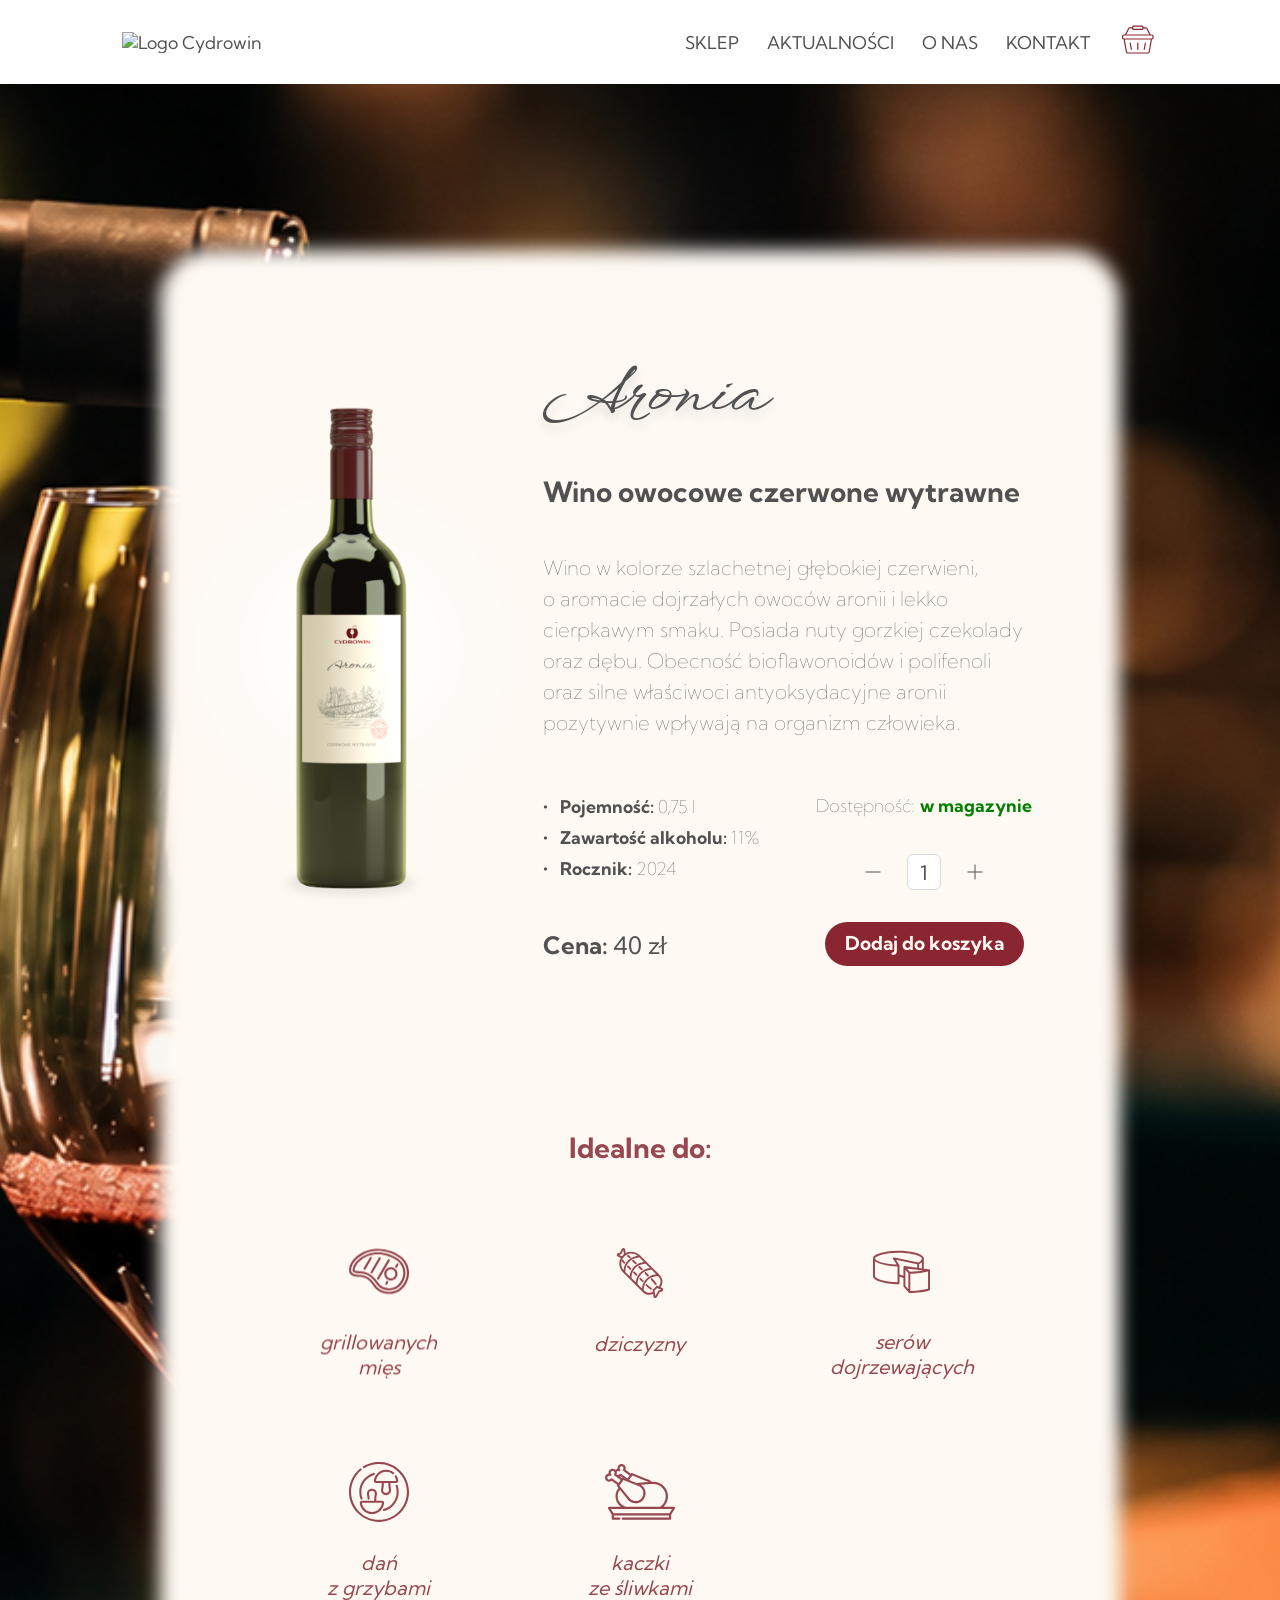
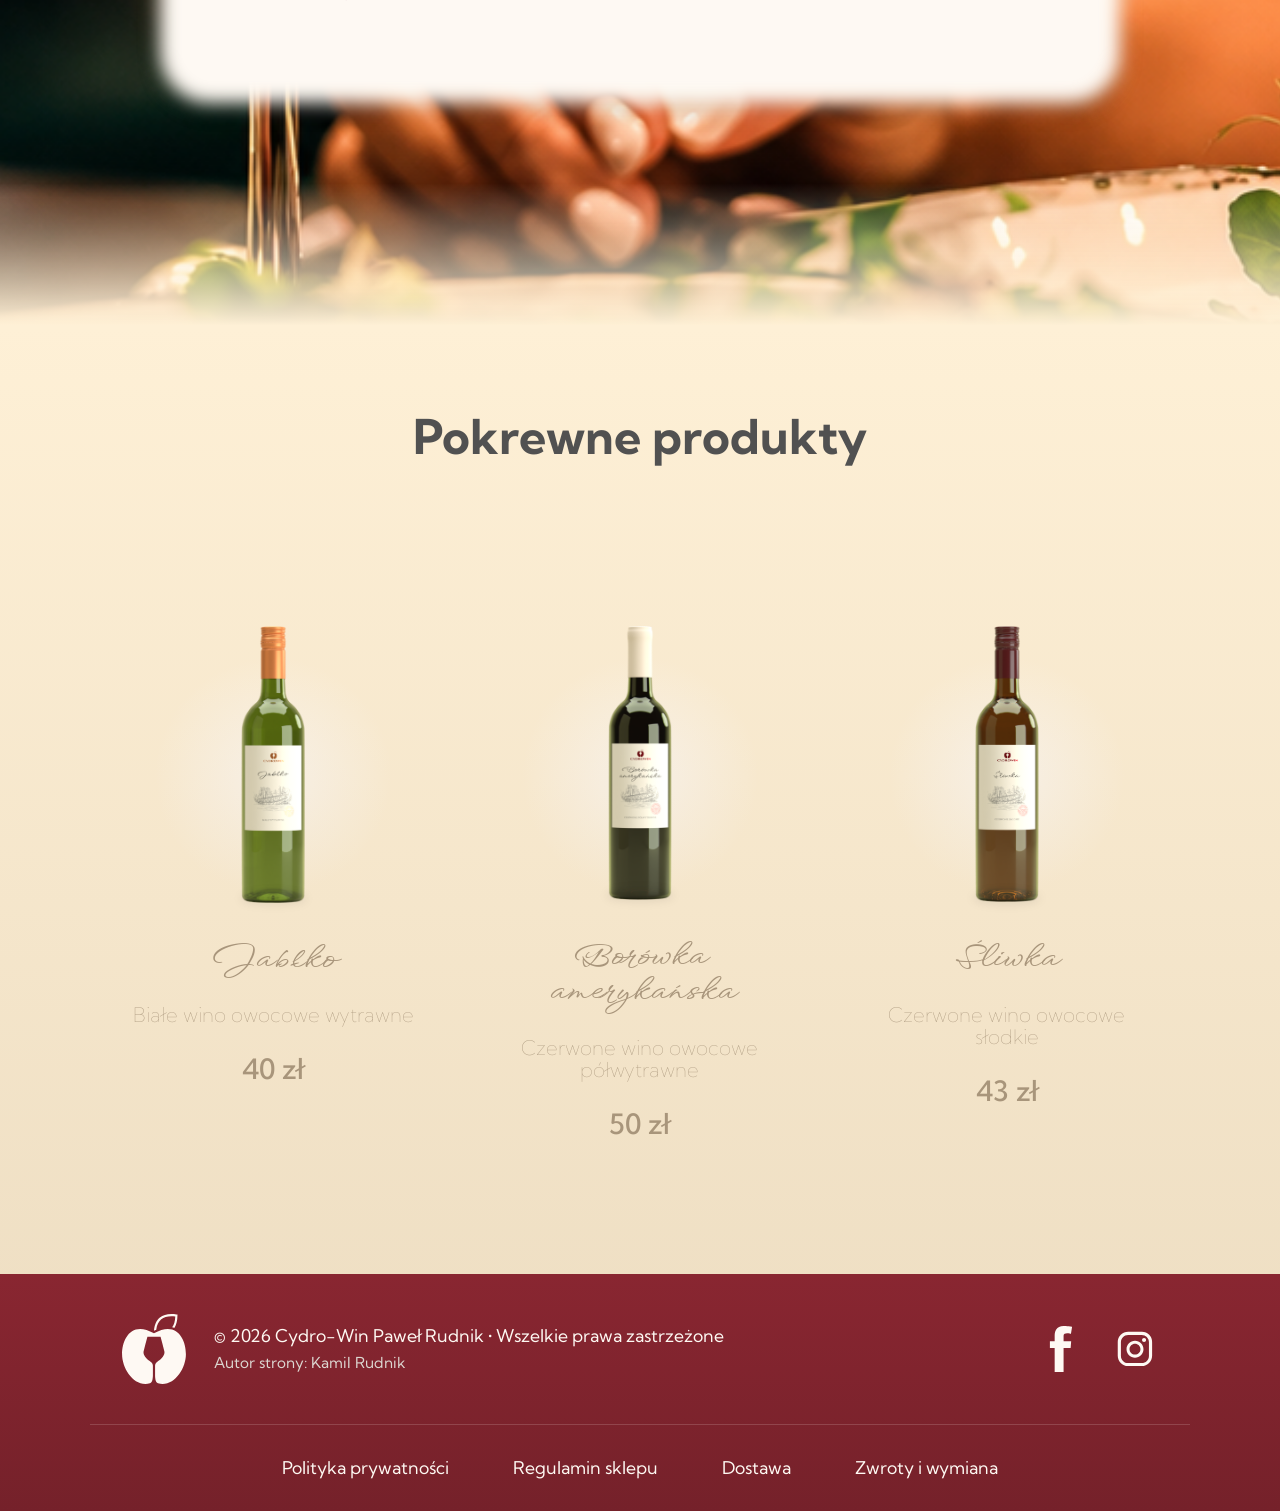
==== commit c611ed27: "Dodanie rekomendacji do aronii." ====
--- a/aronia.html
+++ b/aronia.html
@@ -99,244 +99,208 @@
             <div class="recommendations">
                 <div class="recommendations-title">Idealne do:</div>
                 <div class="food-list">
+                    <div class="food food--steak">
+                        <div class="food-image">
+                            <svg class="steak" width="60px" height="60px" viewBox="0 0 512 512"
+                                xmlns="http://www.w3.org/2000/svg">
+                                <path fill="currentColor" d="M511.735,258.37c-1.466-27.595-8.93-53.535-22.187-77.1c-14.146-25.145-34.213-46.248-59.644-62.723
+    c-25.19-16.317-50.467-28.548-77.273-37.39c-44.162-14.566-88.035-20.259-130.402-16.933
+    c-37.518,2.949-73.109,12.835-105.785,29.386C62.851,120.757,20.605,165.147,6.191,209.459
+    c-9.082,27.925-8.168,50.155,2.718,66.072c16.949,24.781,51.782,26.754,72.594,27.933l2.23,0.128
+    c1.301,0.077,2.646,0.147,4.033,0.221c28.986,1.536,72.791,3.857,117.104,71.174
+    c32.155,48.847,75.842,65.644,106.829,71.134c9.775,1.732,19.725,2.575,29.66,2.575
+    c34.96,0,69.676-10.454,95.31-29.457c1.784-1.322,3.574-2.71,5.321-4.127
+    C488.858,377.135,514.932,318.54,511.735,258.37z M430.496,400.932
+    c-1.543,1.251-3.12,2.477-4.695,3.641c-29.027,21.519-71.526,30.55-110.917,23.574
+    c-27.456-4.864-66.183-19.777-94.766-63.198c-21.599-32.811-45.348-54.741-72.609-67.045
+    c-23.115-10.432-43.727-11.525-58.778-12.322c-1.353-0.072-2.664-0.14-3.932-0.215l-2.262-0.129
+    c-17.459-0.989-46.68-2.644-58.56-20.013c-7.522-10.999-7.666-27.863-0.426-50.12
+    c10.163-31.245,42.07-75.29,101.142-105.213c29.037-14.708,69.857-28.455,121.009-28.455
+    c30.23,0,64.078,4.806,101.213,17.055c25.656,8.463,48.873,19.703,73.066,35.375
+    c44.653,28.928,70.766,73.486,73.527,125.471C496.394,313.689,472.838,366.622,430.496,400.932z" />
+
+                                <path fill="currentColor" d="M481.353,259.983c-2.548-47.987-26.696-89.147-67.991-115.901c-23.295-15.091-45.621-25.905-70.261-34.032
+    c-32.843-10.831-65.56-16.325-97.243-16.325c-65.896,0-113.753,23.253-142.298,42.761
+    c-33.527,22.913-59.111,53.711-68.438,82.385c-4.133,12.705-7.679,29.87-1.101,39.486
+    c7.056,10.316,24.774,13.351,49.207,14.733c0,0,4.828,0.273,6.151,0.342
+    c15.108,0.801,37.938,2.01,63.138,13.383c29.424,13.28,54.86,36.649,77.764,71.444
+    c34.383,52.234,84.439,60.037,111.215,60.04h0.012c28.393,0,57.192-8.784,77.036-23.496
+    c1.423-1.054,2.865-2.174,4.289-3.326C462.158,359.611,484.035,310.455,481.353,259.983z
+    M411.342,377.295c-1.219,0.988-2.452,1.944-3.667,2.844c-16.814,12.464-41.549,19.906-66.167,19.906h-0.01
+    c-23.103-0.003-66.292-6.737-95.969-51.823c-24.863-37.77-52.83-63.299-85.503-78.045
+    c-28.322-12.782-53.212-14.101-69.678-14.974c-1.308-0.071-6.091-0.34-6.09-0.34
+    c-27.752-1.57-33.82-5.217-35.139-6.779c-0.685-1.508-1.456-8.754,3.364-23.567
+    c8.122-24.971,31.067-52.246,61.378-72.96c26.418-18.055,70.764-39.577,131.997-39.577
+    c29.737,0,60.53,5.184,91.525,15.407c23.117,7.624,44.106,17.797,66.054,32.016
+    c36.259,23.49,57.457,59.554,59.688,101.548C465.499,305.606,446.14,349.097,411.342,377.295z" />
+
+                                <path fill="currentColor" d="M357.256,220.773c-31.202,0-56.587,25.385-56.587,56.587c0,31.202,25.385,56.587,56.587,56.587
+    s56.587-25.385,56.587-56.587C413.843,246.158,388.458,220.773,357.256,220.773z M357.256,315.692
+    c-21.136,0-38.332-17.196-38.332-38.332s17.196-38.332,38.332-38.332s38.332,17.196,38.332,38.332
+    S378.392,315.692,357.256,315.692z" />
+
+                                <path fill="currentColor" d="M190.25,134.388c-4.358-2.528-9.945-1.044-12.474,3.316l-52.936,91.269
+    c-2.529,4.36-1.044,9.945,3.316,12.474c1.441,0.837,3.017,1.234,4.571,1.234
+    c3.147,0,6.211-1.631,7.904-4.549l52.936-91.269C196.095,142.502,194.61,136.917,190.25,134.388z" />
+
+                                <path fill="currentColor" d="M267.357,136.214c-4.357-2.528-9.945-1.044-12.474,3.316l-69.846,120.424
+    c-2.529,4.36-1.044,9.945,3.316,12.474c1.441,0.837,3.017,1.234,4.571,1.234
+    c3.147,0,6.211-1.631,7.904-4.549l69.846-120.424C273.202,144.327,271.718,138.743,267.357,136.214z" />
+
+                                <path fill="currentColor" d="M344.487,153.394c-4.351-2.545-9.94-1.078-12.486,3.272l-91.75,156.932
+    c-2.545,4.351-1.079,9.942,3.272,12.486c1.448,0.847,3.033,1.249,4.598,1.249
+    c3.136,0,6.19-1.619,7.887-4.522l91.75-156.932C350.304,161.528,348.839,155.938,344.487,153.394z" />
+
+                                <path fill="currentColor" d="M331.425,338.791c-4.351-2.547-9.942-1.079-12.486,3.272l-9.02,15.429
+    c-2.545,4.351-1.079,9.942,3.272,12.486c1.448,0.847,3.034,1.249,4.599,1.249
+    c3.136,0,6.19-1.619,7.887-4.522l9.02-15.429C337.242,346.925,335.777,341.334,331.425,338.791z" />
+
+                                <path fill="currentColor" d="M418.254,189.869c-4.349-2.547-9.94-1.079-12.486,3.272l-11.307,19.34
+    c-2.545,4.351-1.079,9.942,3.272,12.486c1.448,0.847,3.033,1.249,4.598,1.249
+    c3.136,0,6.19-1.619,7.887-4.522l11.307-19.34C424.073,198.003,422.607,192.413,418.254,189.869z" />
+                            </svg>
+                        </div>
+                        <div class="food-name">grillowanych <br>mięs</div>
+                    </div>
                     <div class="food">
                         <div class="food-image">
-                            <svg class="roasted-chicken" width="75px" height="75px" viewBox="0 0 512 512"
+                            <svg class="pork" width="50px" height="50px" viewBox="0 0 52.03 52.03"
                                 xmlns="http://www.w3.org/2000/svg">
                                 <path fill="currentColor"
-                                    d="M488.169,379.807c12.231-20.027,18.655-42.846,18.655-66.617c0-70.675-57.497-128.174-128.173-128.174 c-8.502,0-16.942,0.848-25.23,2.511c-3.245-1.498-6.577-2.767-9.949-3.768l-112.266-44.983c-3.43-1.374-7.356-0.253-9.542,2.726 l-1.079,1.469l-41.293-30.308c4.889-12.691,0.927-27.609-10.553-36.037c-5.341-3.919-11.658-5.992-18.267-5.992 c-9.813,0-19.133,4.719-24.935,12.621c-5.087,6.93-6.883,15.503-5.491,23.588c-8.283,1.099-15.89,5.54-20.885,12.346 c-10.083,13.739-7.109,33.119,6.629,43.202c5.342,3.92,11.659,5.993,18.269,5.993c7.048,0,13.842-2.434,19.261-6.735 l41.303,30.316l-0.846,1.151c-2.187,2.98-2.079,7.061,0.26,9.921l12.797,15.647c-3.29,0.237-6.587,0.62-9.881,1.149 l-48.914-19.599c-3.429-1.375-7.357-0.253-9.542,2.726l-1.078,1.469l-41.293-30.308c4.889-12.692,0.926-27.609-10.553-36.036 c-5.341-3.92-11.659-5.993-18.268-5.993c-9.813,0-19.135,4.719-24.935,12.622c-5.086,6.93-6.883,15.502-5.49,23.587 c-8.284,1.099-15.89,5.542-20.884,12.346c-4.885,6.655-6.886,14.813-5.633,22.974c1.252,8.161,5.606,15.344,12.261,20.227 c5.342,3.92,11.659,5.993,18.27,5.993c7.047,0,13.842-2.434,19.26-6.735l41.303,30.316l-0.846,1.151 c-2.186,2.98-2.079,7.061,0.26,9.921l13.551,16.567c-7.369,15.133-11.255,31.887-11.255,48.804 c0,61.478,50.016,111.495,111.495,111.495c4.473,0,8.1-3.626,8.1-8.1c0-4.474-3.627-8.1-8.1-8.1 c-52.546,0-95.294-42.749-95.294-95.294c0-11.909,2.244-23.726,6.552-34.746l49.513,60.538 c3.635,5.954,8.101,11.369,13.28,16.105c0.024,0.023,0.049,0.044,0.075,0.067l0.001,0.001c0.089,0.081,0.181,0.154,0.27,0.234 c1.909,1.726,3.89,3.356,5.903,4.832c0.92,0.676,1.857,1.323,2.8,1.953c0.287,0.192,0.58,0.375,0.869,0.563 c0.673,0.435,1.35,0.862,2.034,1.274c0.33,0.2,0.662,0.395,0.995,0.59c0.684,0.398,1.374,0.784,2.068,1.16 c0.307,0.166,0.612,0.337,0.921,0.498c0.906,0.474,1.819,0.93,2.741,1.364c0.093,0.044,0.184,0.093,0.278,0.136 c0.992,0.463,1.996,0.899,3.006,1.317c0.382,0.158,0.768,0.303,1.151,0.456c0.633,0.249,1.267,0.494,1.906,0.726 c0.472,0.172,0.946,0.336,1.42,0.498c0.548,0.186,1.097,0.363,1.649,0.536c0.528,0.166,1.056,0.333,1.589,0.486 c0.462,0.134,0.928,0.254,1.392,0.378c2.283,0.612,4.592,1.115,6.926,1.506c0.251,0.042,0.501,0.087,0.753,0.126 c0.785,0.123,1.574,0.231,2.364,0.328c0.239,0.029,0.477,0.057,0.716,0.084c0.822,0.094,1.646,0.178,2.472,0.244 c0.135,0.011,0.27,0.017,0.405,0.028c2.295,0.171,4.603,0.239,6.921,0.197c0.625-0.011,1.25-0.029,1.873-0.056 c0.396-0.017,0.791-0.03,1.187-0.053c0.922-0.054,1.84-0.13,2.757-0.218c0.395-0.038,0.791-0.08,1.186-0.124 c0.835-0.094,1.666-0.199,2.496-0.321c0.193-0.028,0.387-0.045,0.58-0.074c0.373-0.057,0.74-0.135,1.11-0.198 c0.406-0.069,0.811-0.14,1.216-0.217c15.691-2.906,29.768-10.609,40.583-22.102c0.159-0.167,0.316-0.335,0.474-0.503 c0.394-0.427,0.787-0.852,1.172-1.29c0.597-0.674,1.182-1.361,1.755-2.057c0.186-0.226,0.367-0.455,0.551-0.684 c0.671-0.835,1.329-1.679,1.966-2.546c11.79-16.063,16.62-35.757,13.597-55.454c-3.022-19.695-13.532-37.036-29.593-48.824 c-1.44-1.057-2.943-2.077-4.487-3.046c-0.833-0.959-1.891-1.72-3.101-2.205l-2.603-1.043c-0.177-0.091-0.359-0.171-0.537-0.259 c-1.462-0.734-2.951-1.414-4.458-2.051c-2.538-1.072-5.126-2.021-7.754-2.8l-26.692-10.695c0.025-0.001,0.058-0.002,0.083-0.003 c0.309-0.01,0.642-0.022,1.011-0.036c0.024-0.001,0.049-0.002,0.072-0.003c0.375-0.014,0.785-0.031,1.218-0.051 c0.044-0.002,0.084-0.003,0.13-0.005c0.432-0.019,0.896-0.041,1.383-0.066c0.077-0.004,0.151-0.008,0.23-0.012 c0.489-0.025,1.004-0.053,1.545-0.084c0.082-0.004,0.164-0.01,0.246-0.014c0.558-0.032,1.139-0.068,1.75-0.107 c0.07-0.004,0.141-0.01,0.213-0.014c1.293-0.084,2.694-0.185,4.199-0.303c0.066-0.005,0.129-0.01,0.195-0.015 c0.723-0.057,1.471-0.121,2.239-0.187c0.113-0.01,0.226-0.019,0.34-0.029c0.761-0.067,1.544-0.138,2.348-0.215 c0.122-0.012,0.245-0.024,0.367-0.036c0.815-0.078,1.65-0.161,2.507-0.25c0.111-0.012,0.225-0.024,0.337-0.036 c0.892-0.093,1.802-0.191,2.736-0.296c0.036-0.004,0.071-0.009,0.107-0.012c0.943-0.106,1.907-0.219,2.89-0.338 c0.07-0.009,0.138-0.016,0.208-0.025c0.956-0.117,1.934-0.24,2.926-0.369c0.148-0.019,0.294-0.038,0.442-0.057 c0.968-0.127,1.952-0.26,2.951-0.401c0.171-0.024,0.342-0.048,0.514-0.072c1.008-0.143,2.028-0.291,3.065-0.446 c0.153-0.023,0.309-0.048,0.462-0.07c1.078-0.163,2.168-0.333,3.276-0.511c0.07-0.011,0.141-0.024,0.212-0.035 c1.124-0.181,2.264-0.372,3.416-0.569c0.071-0.012,0.14-0.024,0.212-0.036c1.135-0.195,2.287-0.401,3.448-0.613 c0.169-0.031,0.336-0.06,0.505-0.092c1.125-0.207,2.264-0.423,3.411-0.646c0.201-0.039,0.401-0.078,0.602-0.118 c1.148-0.226,2.305-0.458,3.473-0.7c0.188-0.039,0.377-0.079,0.566-0.119c1.204-0.252,2.417-0.511,3.641-0.781 c0.108-0.024,0.217-0.049,0.325-0.072c1.244-0.275,2.497-0.56,3.759-0.856c0.069-0.016,0.137-0.031,0.206-0.047 c1.263-0.297,2.536-0.606,3.816-0.922c0.173-0.043,0.346-0.085,0.518-0.129c1.234-0.308,2.477-0.627,3.724-0.955 c0.216-0.057,0.431-0.113,0.647-0.171c1.239-0.328,2.484-0.666,3.734-1.015c0.207-0.057,0.415-0.117,0.622-0.175 c1.28-0.36,2.563-0.728,3.851-1.109c0.137-0.04,0.273-0.082,0.41-0.123c1.335-0.397,2.673-0.805,4.016-1.225 c0.033-0.011,0.067-0.021,0.1-0.031c1.338-0.42,2.68-0.855,4.023-1.299c0.176-0.058,0.351-0.116,0.527-0.174 c1.285-0.428,2.574-0.869,3.862-1.321c0.221-0.078,0.443-0.154,0.664-0.233c1.277-0.451,2.555-0.914,3.833-1.388 c0.216-0.08,0.432-0.161,0.648-0.242c1.3-0.487,2.601-0.984,3.9-1.495c0.158-0.062,0.315-0.126,0.473-0.188 c1.368-0.542,2.736-1.094,4.101-1.664c0.108-0.045,0.213-0.092,0.319-0.14c1.74-0.816,3.554-1.605,5.545-2.411 c0.104-0.041,0.205-0.085,0.307-0.131l0.636-0.286c2.104-0.962,4.107-1.682,5.956-2.138c0.185-0.045,0.367-0.098,0.549-0.157 c1.115-0.361,2.237-0.69,3.36-1.015c2.147-0.615,4.37-1.186,6.661-1.699c0.008-0.001,0.013-0.004,0.021-0.006 c8.01-1.791,16.193-2.715,24.445-2.715c61.742,0,111.973,50.231,111.973,111.974c0,23.911-7.428,46.721-21.482,65.964 c-0.035,0.048-0.063,0.099-0.097,0.148h-61.982c15.958-16.97,21.367-33.047,21.698-34.071c1.376-4.243-0.942-8.786-5.181-10.179 c-4.236-1.389-8.81,0.919-10.219,5.152c-0.108,0.322-11.141,32.346-49.16,50.49c-4.037,1.927-5.748,6.762-3.821,10.799 c1.389,2.912,4.292,4.613,7.315,4.613c1.17,0,2.359-0.255,3.484-0.792c6.285-2.999,11.91-6.322,16.977-9.813 c0.008,0,0.015,0.001,0.024,0.001h94.609c7.176,0,13.012,5.837,13.012,13.013v3.518c0,7.176-5.836,13.012-13.012,13.012H333.833 c-7.174,0-13.012-5.836-13.012-13.012c0-4.474-3.626-8.1-8.1-8.1c-4.474,0-8.1,3.626-8.1,8.1c0,4.722,1.133,9.181,3.131,13.132 h-76.235c-4.473,0-8.1,3.626-8.1,8.1c0,4.474,3.627,8.1,8.1,8.1h147.134c0.458,0,0.905-0.048,1.342-0.12h102.795 c16.107,0,29.212-13.105,29.212-29.212v-3.518C512,394.246,501.714,382.341,488.169,379.807z M194.207,178.908l-46.952-34.465 c-1.444-1.061-3.122-1.57-4.787-1.57c-2.49,0-4.95,1.146-6.536,3.308c-2.802,3.817-7.129,6.006-11.872,6.006 c-3.138,0-6.142-0.987-8.684-2.853c-6.537-4.797-7.952-14.02-3.155-20.556c2.798-3.812,7.122-5.998,11.863-5.998 c2.083,0,4.099,0.43,5.989,1.278c3.484,1.563,7.585,0.48,9.843-2.599c2.259-3.078,2.063-7.315-0.472-10.169 c-4.563-5.141-4.919-12.897-0.849-18.445c2.803-3.817,7.13-6.006,11.876-6.006c3.139,0,6.141,0.986,8.682,2.851 c6.537,4.8,7.951,14.022,3.154,20.559c-2.647,3.606-1.868,8.676,1.737,11.323l46.954,34.463L194.207,178.908z M101.043,240.364 l-46.951-34.463c-1.399-1.027-3.08-1.57-4.793-1.57c-0.408,0-0.82,0.031-1.228,0.094c-2.123,0.325-4.031,1.482-5.302,3.214 c-2.802,3.817-7.128,6.006-11.871,6.006c-3.138,0-6.142-0.986-8.685-2.853c-3.167-2.324-5.239-5.741-5.834-9.625 c-0.595-3.883,0.356-7.764,2.681-10.932c2.797-3.811,7.122-5.998,11.862-5.998c2.083,0,4.098,0.43,5.988,1.278 c3.482,1.562,7.584,0.481,9.843-2.599c2.259-3.077,2.063-7.314-0.472-10.169c-4.562-5.141-4.918-12.898-0.848-18.445 c2.802-3.818,7.13-6.007,11.875-6.007c3.137,0,6.14,0.986,8.682,2.852c6.537,4.798,7.952,14.021,3.155,20.557 c-1.271,1.731-1.803,3.898-1.476,6.021c0.325,2.123,1.482,4.031,3.213,5.302l46.954,34.464L101.043,240.364z M244.643,260.403 c0.246,0.099,0.497,0.186,0.752,0.259c3.632,1.055,7.185,2.48,10.558,4.233c0.235,0.122,0.475,0.233,0.721,0.332l0.59,0.238 c0.34,0.28,0.705,0.534,1.093,0.758c1.849,1.07,3.633,2.235,5.306,3.464c12.573,9.227,20.802,22.802,23.167,38.22 c2.365,15.418-1.415,30.836-10.643,43.411c-0.652,0.889-1.331,1.752-2.029,2.597c-0.127,0.156-0.261,0.303-0.39,0.458 c-0.623,0.739-1.258,1.466-1.915,2.17c-0.058,0.063-0.118,0.125-0.176,0.188c-8.556,9.089-19.857,15.214-32.1,17.469 c-0.158,0.028-0.314,0.057-0.473,0.084c-0.893,0.157-1.793,0.288-2.695,0.404c-0.232,0.029-0.464,0.063-0.697,0.09 c-1.005,0.116-2.014,0.208-3.028,0.272c-0.066,0.004-0.132,0.012-0.198,0.016c-1.139,0.068-2.284,0.103-3.431,0.103 c-1.47,0-2.931-0.059-4.384-0.167c-0.116-0.009-0.231-0.014-0.346-0.024c-0.637-0.051-1.272-0.117-1.906-0.188 c-0.2-0.023-0.4-0.046-0.599-0.07c-0.608-0.076-1.214-0.159-1.817-0.253c-0.214-0.034-0.427-0.071-0.64-0.108 c-1.799-0.301-3.578-0.691-5.333-1.159c-0.383-0.103-0.769-0.202-1.15-0.312c-0.406-0.118-0.808-0.245-1.211-0.372 c-0.443-0.139-0.885-0.281-1.325-0.431c-0.364-0.124-0.728-0.251-1.09-0.381c-0.507-0.184-1.011-0.377-1.513-0.576 c-0.296-0.117-0.593-0.229-0.887-0.351c-0.792-0.327-1.578-0.669-2.355-1.032c-0.071-0.034-0.143-0.071-0.214-0.105 c-0.723-0.341-1.439-0.698-2.148-1.069c-0.243-0.128-0.483-0.261-0.725-0.392c-0.542-0.293-1.08-0.594-1.614-0.905 c-0.262-0.153-0.524-0.308-0.784-0.464c-0.532-0.322-1.059-0.653-1.584-0.992c-0.229-0.149-0.461-0.294-0.689-0.446 c-0.739-0.492-1.47-0.999-2.19-1.527c-1.654-1.214-3.292-2.559-4.87-3.999c-0.011-0.01-0.022-0.019-0.032-0.029 c-4.17-3.812-7.747-8.186-10.632-12.998c-0.202-0.337-0.428-0.659-0.677-0.963l-58.011-70.929 c-0.002-0.003-0.005-0.005-0.008-0.009l-12.931-15.81l1.915-2.609c0.003-0.003,0.006-0.008,0.009-0.011l26.376-35.935 c0.002-0.003,0.004-0.006,0.005-0.009l2.15-2.929l45.157,18.093c0,0,0.002,0.001,0.003,0.001L244.643,260.403z M328.23,195.352 c-0.505,0.216-1.004,0.432-1.495,0.649c-0.156,0.069-0.312,0.137-0.465,0.206c-0.61,0.273-1.216,0.546-1.811,0.825 c-0.765,0.319-1.53,0.633-2.297,0.942c-0.087,0.036-0.174,0.069-0.261,0.104c-0.676,0.271-1.352,0.541-2.029,0.805 c-0.221,0.086-0.444,0.171-0.666,0.256c-0.545,0.211-1.091,0.422-1.637,0.629c-0.239,0.091-0.477,0.177-0.716,0.267 c-0.527,0.198-1.054,0.395-1.582,0.589c-0.271,0.099-0.543,0.195-0.814,0.294c-0.498,0.18-0.995,0.361-1.493,0.537 c-0.276,0.098-0.553,0.192-0.828,0.289c-0.49,0.172-0.981,0.344-1.471,0.513c-0.297,0.102-0.593,0.201-0.89,0.301 c-0.471,0.16-0.942,0.321-1.414,0.477c-0.302,0.1-0.605,0.198-0.907,0.297c-0.463,0.152-0.927,0.306-1.39,0.454 c-0.31,0.099-0.619,0.197-0.928,0.295c-0.457,0.146-0.915,0.292-1.372,0.434c-0.319,0.099-0.636,0.195-0.954,0.293 c-0.442,0.136-0.883,0.273-1.325,0.406c-0.348,0.105-0.696,0.207-1.043,0.311c-0.413,0.122-0.825,0.246-1.237,0.366 c-0.354,0.104-0.707,0.204-1.061,0.306c-0.406,0.117-0.811,0.234-1.216,0.349c-0.361,0.102-0.72,0.201-1.08,0.301 c-0.392,0.109-0.785,0.219-1.177,0.327c-0.377,0.104-0.753,0.204-1.13,0.306c-0.375,0.102-0.75,0.203-1.123,0.302 c-0.387,0.103-0.772,0.202-1.158,0.304c-0.359,0.094-0.718,0.188-1.076,0.281c-0.4,0.103-0.798,0.203-1.197,0.304 c-0.344,0.086-0.689,0.175-1.032,0.26c-0.407,0.102-0.811,0.2-1.216,0.299c-0.329,0.081-0.66,0.162-0.988,0.241 c-0.422,0.102-0.844,0.201-1.264,0.3c-0.31,0.073-0.621,0.148-0.93,0.219c-0.429,0.1-0.855,0.198-1.282,0.295 c-0.298,0.068-0.597,0.137-0.895,0.204c-0.434,0.098-0.865,0.193-1.296,0.288c-0.288,0.064-0.577,0.127-0.863,0.19 c-0.451,0.098-0.9,0.194-1.348,0.291c-0.258,0.055-0.517,0.111-0.775,0.165c-0.475,0.1-0.947,0.198-1.419,0.296 c-0.229,0.048-0.459,0.095-0.688,0.143c-0.486,0.099-0.969,0.197-1.45,0.293c-0.215,0.043-0.43,0.086-0.644,0.129 c-0.499,0.098-0.995,0.194-1.49,0.291c-0.189,0.037-0.379,0.073-0.567,0.109c-0.524,0.099-1.043,0.198-1.563,0.294 c-0.154,0.029-0.31,0.058-0.463,0.086c-0.54,0.099-1.076,0.197-1.61,0.293c-0.135,0.024-0.27,0.049-0.405,0.072 c-0.555,0.099-1.106,0.195-1.655,0.291c-0.106,0.018-0.213,0.037-0.319,0.055c-0.582,0.1-1.161,0.199-1.736,0.294 c-0.067,0.011-0.135,0.023-0.202,0.034c-0.604,0.1-1.202,0.199-1.797,0.294c-0.039,0.006-0.079,0.013-0.119,0.019 c-0.621,0.099-1.237,0.197-1.848,0.292c-0.012,0.002-0.024,0.003-0.036,0.005c-21.462,3.325-36.82,3.649-37.738,3.664h-3.843 l-16.956-20.732l5.378-7.328l22.92-31.227c0.001-0.001,0.002-0.003,0.003-0.004l2.154-2.934l97.521,39.076 C328.425,195.267,328.33,195.31,328.23,195.352z" />
-                                <path fill="currentColor"
-                                    d="M445.173,290.078c0.987,2.845,1.797,5.783,2.408,8.734c0.792,3.826,4.162,6.458,7.923,6.458 c0.544,0,1.098-0.056,1.651-0.171c4.38-0.907,7.196-5.195,6.288-9.574c-0.752-3.633-1.751-7.253-2.966-10.757 c-1.466-4.225-6.077-6.465-10.308-4.998C445.945,281.237,443.707,285.852,445.173,290.078z" />
-                                <path fill="currentColor"
-                                    d="M378.571,226.517c-4.474,0-8.1,3.627-8.1,8.1s3.626,8.1,8.1,8.1c22.057,0,42.432,10.042,55.9,27.552 c1.595,2.075,3.997,3.162,6.427,3.162c1.724,0,3.46-0.548,4.931-1.679c3.546-2.728,4.211-7.813,1.483-11.359 C430.754,238.863,405.699,226.517,378.571,226.517z" />
+                                    d="M49.023,41.669l-1.575-0.716c0.334-0.457,0.534-0.75,0.547-0.77l0.062-0.104c2.251-4.371,1.64-8.779-1.676-12.094l-0.616-0.616l-0.002-0.002l-6.362-6.362l0,0L25.875,7.48c-3.988-3.988-10.022-4.708-14.754-2.168l-0.539-3.769c-0.11-0.774-0.68-1.367-1.449-1.51C8.359-0.115,7.619,0.241,7.238,0.926l-2.199,3.96L3.082,5.538C2.377,5.774,1.897,6.404,1.859,7.146C1.82,7.888,2.232,8.566,2.908,8.873l3.174,1.442c-2.596,4.745-1.897,10.828,2.116,14.842l19.856,19.855l0,0l0.65,0.65c1.999,1.999,4.39,3.015,6.93,3.015c1.31,0,2.66-0.274,4.017-0.819l0.355,2.483c0.121,0.849,0.743,1.497,1.586,1.653c0.125,0.023,0.249,0.035,0.372,0.035c0.704,0,1.348-0.373,1.703-1.013l2.698-4.876l2.465-0.821c0.771-0.257,1.298-0.947,1.341-1.76C50.214,42.747,49.763,42.005,49.023,41.669z M25.55,9.983l4.493,4.494c-5.622,0.718-13.488,4.434-14.806,14.893l-4.519-4.518C11.438,11.205,23.183,10.07,25.55,9.983z M31.917,16.349l4.496,4.497c-5.608,0.724-13.49,4.43-14.81,14.887l-4.518-4.518C17.804,17.549,29.572,16.44,31.917,16.349z M38.278,22.712l4.492,4.492c-5.622,0.719-13.485,4.434-14.805,14.893l-4.518-4.518C24.166,23.916,35.927,22.796,38.278,22.712z M7.192,8.624L4.212,7.27l1.532-0.511c0.427-0.142,0.782-0.436,1.003-0.831l1.941-3.496l0.585,4.097c-0.122,0.096-0.239,0.2-0.358,0.302C8.661,7.044,8.418,7.259,8.198,7.48L8.197,7.481C8.196,7.482,8.195,7.483,8.193,7.484c-0.351,0.352-0.67,0.723-0.971,1.104C7.213,8.601,7.202,8.611,7.192,8.624z M8.208,10.642l0.142-0.21C8.541,10.15,8.742,9.88,8.952,9.624C8.996,9.571,9.045,9.523,9.09,9.472c0.17-0.199,0.342-0.397,0.523-0.578C9.649,8.858,9.693,8.822,9.73,8.786c0.167-0.162,0.338-0.315,0.513-0.463c0.212-0.176,0.439-0.351,0.688-0.529l0.408-0.292c1.727-1.116,3.711-1.678,5.698-1.678c2.327,0,4.654,0.77,6.565,2.304c-5.589,0.748-13.379,4.453-14.72,14.805C6.009,19.395,5.787,14.408,8.208,10.642z M30.119,44.249l-0.307-0.307c0.719-13.644,12.461-14.779,14.83-14.867l0.326,0.326c2.685,2.684,3.159,6.13,1.341,9.709c-0.089,0.128-0.348,0.499-0.721,0.998l-2.433-1.105l-0.473,0.699c-0.472,0.698-0.996,1.337-1.559,1.899c-0.461,0.461-0.993,0.905-1.627,1.358l-0.495,0.354l0.357,2.5C37.136,46.816,33.461,47.592,30.119,44.249z M45.733,44.245c-0.468,0.155-0.856,0.479-1.096,0.909l-2.65,4.905l-0.835-5.838c0.517-0.396,0.973-0.794,1.386-1.207c0.231-0.231,0.456-0.473,0.675-0.724c0.217-0.25,0.428-0.51,0.632-0.779l2.359,1.073l0.024-0.031l1.971,0.869L45.733,44.245z" />
+                                <path fill="currentColor"
+                                    d="M8.886,15.984c0.198,0.225,0.475,0.34,0.752,0.34c0.234,0,0.47-0.082,0.66-0.248c0.415-0.364,0.456-0.996,0.092-1.412c-0.16-0.182-0.299-0.332-0.422-0.465c-0.442-0.48-0.562-0.609-0.805-1.301c-0.183-0.522-0.755-0.796-1.274-0.612c-0.521,0.183-0.796,0.754-0.612,1.274c0.362,1.033,0.668,1.395,1.222,1.994C8.612,15.677,8.74,15.816,8.886,15.984z" />
+                                <path fill="currentColor"
+                                    d="M12.743,18.388c-0.391,0.391-0.391,1.023,0,1.414l2.48,2.481c0.195,0.195,0.451,0.293,0.707,0.293c0.256,0,0.512-0.098,0.707-0.293c0.391-0.391,0.391-1.023,0-1.414l-2.48-2.481C13.766,17.997,13.133,17.997,12.743,18.388z" />
+                                <path fill="currentColor"
+                                    d="M21.636,28.696c0.195,0.195,0.451,0.293,0.707,0.293s0.512-0.098,0.707-0.293c0.391-0.391,0.391-1.023,0-1.414l-2.583-2.584c-0.391-0.391-1.023-0.391-1.414,0s-0.391,1.023,0,1.414L21.636,28.696z" />
+                                <path fill="currentColor"
+                                    d="M28.174,35.234c0.195,0.195,0.451,0.293,0.707,0.293s0.512-0.098,0.707-0.293c0.391-0.391,0.391-1.023,0-1.414l-2.451-2.451c-0.391-0.391-1.023-0.391-1.414,0s-0.391,1.023,0,1.414L28.174,35.234z" />
+                                <path fill="currentColor"
+                                    d="M33.492,37.865c-0.394-0.386-1.026-0.378-1.414,0.016c-0.386,0.395-0.379,1.028,0.016,1.414c1.672,1.636,3.229,2.938,4.76,3.979c0.172,0.117,0.368,0.173,0.562,0.173c0.32,0,0.634-0.153,0.828-0.438c0.311-0.456,0.192-1.078-0.265-1.39C36.546,40.647,35.079,39.418,33.492,37.865z" />
+                                <path fill="currentColor"
+                                    d="M13.063,9.171c0.689,0.29,0.884,0.487,1.458,1.072l0.177,0.18c0.195,0.197,0.453,0.297,0.711,0.297c0.254,0,0.508-0.096,0.703-0.289c0.393-0.388,0.396-1.021,0.008-1.414l-0.172-0.175c-0.632-0.644-1.05-1.069-2.111-1.515c-0.506-0.216-1.096,0.024-1.309,0.535C12.314,8.371,12.553,8.957,13.063,9.171z" />
+                                <path fill="currentColor"
+                                    d="M20.907,16.676c0.195,0.195,0.451,0.293,0.707,0.293s0.512-0.098,0.707-0.293c0.391-0.391,0.391-1.023,0-1.414l-2.739-2.74c-0.391-0.391-1.023-0.391-1.414,0s-0.391,1.023,0,1.414L20.907,16.676z" />
+                                <path fill="currentColor"
+                                    d="M27.143,22.911c0.195,0.195,0.451,0.293,0.707,0.293s0.512-0.098,0.707-0.293c0.391-0.391,0.391-1.023,0-1.414l-2.471-2.471c-0.391-0.391-1.023-0.391-1.414,0s-0.391,1.023,0,1.414L27.143,22.911z" />
+                                <path fill="currentColor"
+                                    d="M33.5,29.27c0.195,0.195,0.451,0.293,0.707,0.293s0.512-0.098,0.707-0.293c0.391-0.391,0.391-1.023,0-1.414l-2.469-2.469c-0.391-0.391-1.023-0.391-1.414,0s-0.391,1.023,0,1.414L33.5,29.27z" />
+                                <path fill="currentColor"
+                                    d="M41.478,37.988c0.189,0.306,0.517,0.474,0.852,0.474c0.18,0,0.361-0.048,0.525-0.149c0.47-0.291,0.614-0.907,0.324-1.377c-1.188-1.918-2.716-3.566-4.191-5.061c-0.39-0.394-1.022-0.397-1.414-0.01c-0.394,0.388-0.397,1.021-0.01,1.414C38.957,34.692,40.395,36.238,41.478,37.988z" />
                             </svg>
                         </div>
-                        <div class="food-name">drobiu</div>
-                    </div>
-                    <div class="food">
+                        <div class="food-name">dziczyzny</div>
+                    </div>
+                    <div class="food food--ripened-cheese">
                         <div class="food-image">
-                            <svg class="fish" width="50px" height="50px" viewBox="0 0 481.244 481.244"
+                            <svg class="ripened-cheese" width="57px" height="57px" viewBox="0 0 58.048 58.048"
                                 xmlns="http://www.w3.org/2000/svg">
-                                <path fill="currentColor"
-                                    d="M478.894,236.05c-19.863-38.644-49.88-71.234-86.805-94.249c-37.975-23.669-81.812-36.18-126.772-36.18c-60.691,0-117.793,22.298-162.151,63.057c-20.423-29.236-52.57-48.743-88.216-52.987l-8.652-1.03l-2.205,8.429C1.377,133.472,0,144.211,0,155.011c0,31.792,12.143,62.445,33.623,85.611C12.143,263.788,0,294.441,0,326.233c0,10.8,1.377,21.539,4.092,31.92l2.205,8.429l8.652-1.03c35.646-4.244,67.793-23.75,88.216-52.987c44.358,40.759,101.46,63.057,162.151,63.057c44.961,0,88.798-12.511,126.772-36.18c36.925-23.014,66.941-55.605,86.805-94.249l2.351-4.572L478.894,236.05z M265.316,355.622c-59.498,0-115.233-23.38-156.94-65.833L99,280.245l-6.499,11.694c-15.004,26.999-41.102,46.071-70.974,52.292C20.513,338.306,20,332.282,20,326.233c0-29.69,12.593-58.201,34.55-78.221l8.104-7.39l-8.104-7.39C32.593,213.212,20,184.702,20,155.011c0-6.049,0.513-12.073,1.527-17.998c29.872,6.22,55.97,25.292,70.974,52.292L99,200.999l9.376-9.544c41.707-42.453,97.442-65.833,156.94-65.833c81.132,0,154.751,43.927,193.373,115C420.067,311.695,346.448,355.622,265.316,355.622z" />
-                                <rect fill="currentColor" x="255.252" y="165.622" width="20" height="150" />
-                                <rect fill="currentColor" x="195.252" y="175.839" width="20" height="129.565" />
-                                <rect fill="currentColor" x="315.252" y="175.819" width="20" height="129.607" />
-
-                                <path fill="currentColor"
-                                    d="M395.252,220.622c-11.028,0-20,8.972-20,20s8.972,20,20,20s20-8.972,20-20S406.28,220.622,395.252,220.622z" />
-
-                                <rect fill="currentColor" x="135.252" y="211.528" width="20" height="58.188" />
+                                <path fill="currentColor" d="M57.178,26.494l-0.028-0.004c-0.011-0.002-0.021-0.009-0.032-0.01l-5.341-0.702l-0.002-10.454
+    c0-0.007,0.003-0.016,0.003-0.016c0-0.018-0.003-0.028-0.003-0.04v-0.025c-0.001-0.031-0.008-0.06-0.01-0.091
+    c-0.007-0.11-0.016-0.22-0.038-0.328c-0.005-0.024-0.014-0.048-0.019-0.072c-0.027-0.119-0.06-0.237-0.105-0.354
+    c-0.004-0.009-0.009-0.018-0.012-0.027c-1.639-4.134-14.051-6.848-25.701-6.848C13.386,7.524,0,10.649,0,15.301
+    c0,0.015,0.004,0.03,0.004,0.044L0,33.524c0,4.321,11.907,8.111,25.481,8.111l0.53-0.004c0.548-0.006,0.988-0.452,0.988-1v-6.728
+    c1.079,0.359,2.654,0.887,4,1.34v8.281c0,0.234,0.082,0.461,0.231,0.641l5,6c0.01,0.012,0.026,0.016,0.036,0.028
+    c0.011,0.012,0.016,0.029,0.027,0.041c0.057,0.056,0.128,0.089,0.195,0.13c0.038,0.023,0.069,0.055,0.11,0.073
+    c0.125,0.055,0.26,0.088,0.4,0.088c0.002,0,0.003,0,0.005,0c8.113-0.038,15.725-0.986,20.36-2.536
+    c0.407-0.136,0.683-0.519,0.683-0.948V27.485C58.048,26.983,57.676,26.559,57.178,26.494z
+    M37.498,28.963l-2.712-3.134l11.076,1.194l0.007,0.001l0.001,0l2.236,0.293l3.453,0.454
+    C47.58,28.485,42.667,28.91,37.498,28.963z M49.776,25.515L47,25.15v-3.829
+    c1.081-0.434,2.021-1.136,2.775-1.955L49.776,25.515z M24.146,21.512
+    c-13.78-0.251-22.101-4.347-22.143-6.196v-0.024c0.049-2.026,9.932-5.769,23.885-5.769
+    c11.22,0,19.805,2.42,22.764,4.409c0.035,0.024,0.074,0.048,0.108,0.072c0.034,0.024,0.063,0.047,0.095,0.071
+    c0.491,0.362,0.796,0.708,0.889,1.021c0.009,0.033,0.012,0.064,0.017,0.096c0.005,0.03,0.012,0.06,0.013,0.088v0.038
+    c-0.016,0.745-1.254,3.271-3.507,4.168l-24.555-5.12l-0.21-0.044c-0.025-0.005-0.051-0.001-0.076-0.004
+    c-0.324-0.043-0.636,0.074-0.855,0.309c-0.034,0.036-0.073,0.067-0.102,0.109c-0.114,0.167-0.173,0.36-0.175,0.554
+    c-0.002,0.193,0.052,0.388,0.162,0.557L24.146,21.512z M25,39.633
+    C10.677,39.542,2,35.37,2,33.524l0.003-15.202C5.921,21.232,15.092,23.449,25,23.52v9.004V39.633z
+    M27,31.839v-9.315c0-0.011-0.004-0.021-0.005-0.033c-0.001-0.036-0.011-0.07-0.015-0.106
+    c-0.008-0.054-0.012-0.109-0.028-0.162c-0.013-0.043-0.038-0.083-0.057-0.124c-0.019-0.041-0.032-0.084-0.056-0.122
+    l-3.386-5.199L45,21.334v3.553l-12.822-1.685c-0.014-0.002-0.028,0.002-0.042,0.001l-0.006-0.001
+    c-0.031-0.004-0.061,0.003-0.092,0.001c-0.048-0.002-0.096-0.002-0.144,0.002c-0.055,0.006-0.107,0.018-0.16,0.033
+    c-0.028,0.008-0.056,0.007-0.084,0.017c-0.018,0.007-0.032,0.02-0.049,0.028c-0.048,0.021-0.091,0.048-0.136,0.076
+    c-0.042,0.027-0.082,0.053-0.119,0.085c-0.037,0.032-0.069,0.069-0.101,0.107c-0.033,0.039-0.064,0.077-0.091,0.12
+    c-0.01,0.017-0.026,0.029-0.035,0.046c-0.015,0.029-0.019,0.06-0.032,0.089c-0.02,0.046-0.037,0.092-0.05,0.141
+    c-0.013,0.052-0.019,0.102-0.024,0.154C31.011,24.134,31,24.163,31,24.194v0.33v8.608
+    C29.063,32.483,27.819,32.072,27,31.839z M33,34.524v-7.646l3,3.467v16.418l-3-3.601V34.524z
+    M38,48.514V30.955c7.034-0.104,13.595-0.891,18.048-2.152v17.505C51.753,47.604,45.139,48.414,38,48.514z" />
                             </svg>
                         </div>
-                        <div class="food-name">ryb</div>
-                    </div>
-                    <div class="food food--shrimp">
+                        <div class="food-name">serów <br>dojrzewających</div>
+                    </div>
+                    <div class="food food--mushrooms">
                         <div class="food-image">
-                            <svg class="shrimp" width="50px" height="50px" viewBox="0 0 512 512"
+                            <svg class="mushrooms" width="60px" height="60px" viewBox="0 0 512.002 512.002"
                                 xmlns="http://www.w3.org/2000/svg">
-                                <path fill="currentColor" d="M450.334,169.808c-37.45-36.212-88.036-60.312-142.052-67.679c-16.517-2.28-33.366-3.381-50.303-3.411
-    c-33.878,0.03-68.038,4.512-100.348,13.516l-0.108,0.03c0,0-33.81,9.822-68.594,20.045
-    c-7.572,2.232-15.149,4.463-22.476,6.626c-0.044,0-0.088-0.039-0.137-0.068v-0.02
-    c-7.416-1.968-14.174-7.552-16.45-13.429c-1.569-3.8-2.451-8.166-2.451-12.785
-    c0.02-8.216,2.739-17.112,9.078-25.045c6.358-7.922,16.405-15.124,31.885-19.45
-    c20.65-5.789,64.375-11.285,105.226-17.98c20.518-3.372,40.456-7.084,57.154-11.528
-    c16.78-4.697,30.03-9.073,39.306-17.843c4.44-4.396,4.484-11.548,0.088-15.982
-    c-4.415-4.414-11.572-4.463-15.986-0.049c-2.344,2.768-13.912,8.147-29.24,12.016
-    c-23.1,6.188-55.161,11.265-85.506,15.855c-30.453,4.638-58.982,8.742-77.092,13.74
-    c-19.388,5.36-33.961,15.125-43.502,27.11C29.26,85.426,24.802,99.38,24.802,112.634
-    c0,7.464,1.413,14.734,4.151,21.381c2.188,5.213,5.496,9.54,9.254,13.36
-    c-6.027,1.813-11.373,3.44-15.416,4.707c-2.251,0.702-4.127,1.296-5.628,1.803
-    l-3.757,1.354c-3.532,1.52-6.621,3.771-9.097,6.821c-2.431,3.041-4.307,7.114-4.307,11.899
-    c-0.064,4.746,2.164,9.676,5.5,12.96c3.358,3.362,7.509,5.476,12.279,6.958
-    c0.994,0.292,4.57,1.618,9.316,3.45c16.849,6.509,50.903,20.133,85.594,32.197
-    c17.361,6.003,34.873,11.636,50.703,15.806c15.879,4.181,29.79,6.977,41.23,7.026
-    l5.058-0.224h0.044c34.292-3.333,40.943-5.545,72.697-8.761c2.851-0.292,5.652-0.428,8.415-0.428
-    c25.833,0,49.221,12.084,66.509,31.456c17.268,19.315,27.938,45.753,27.91,73.029
-    c-0.107,27.841-13.575,48.909-35.257,64.366c-20.98,14.821-49.733,23.144-78.51,23.612
-    l-112.622-67.952c-3.977-2.388-9.034-2.096-12.698,0.702c-3.688,2.836-5.277,7.65-3.996,12.103
-    l29.434,102.487c1.063,3.664,3.864,6.558,7.509,7.689c0.551,0.108,63.951,20.006,124.569,20.094
-    c2.85,0,5.701-0.049,8.502-0.127C422.093,506.816,512,420.934,512,310.232
-    C512.019,254.715,487.774,205.981,450.334,169.808z M223.594,478.38
-    c-11.26-2.407-20.781-4.814-27.427-6.607c-1.964-0.526-3.114-0.857-4.551-1.276
-    l-19.762-68.79l86.656,52.243l5.784,31.272C249.607,483.39,235.585,480.914,223.594,478.38z
-    M290.839,220.334c-3.533,0-7.114,0.176-10.71,0.556c-32.859,3.333-39.31,5.515-72.565,8.721h0.044
-    l-2.983,0.127c-8.658,0.069-24.337-3.02-42.001-8.039c-26.632-7.484-58.479-18.984-84.844-28.992
-    c-13.185-5.009-25.02-9.648-34.253-13.244c-6.514-2.543-11.016-4.268-14.661-5.593
-    c0.77-0.244,1.325-0.419,2.162-0.683c16.187-5.008,49.466-14.841,78.593-23.387
-    c29.152-8.547,54.148-15.806,54.216-15.806c30.141-8.4,62.319-12.659,94.141-12.639
-    c15.918-0.02,31.778,1.043,47.259,3.157c11.24,1.53,22.3,3.957,33.146,7.046l-25.176,91.27
-    C305.962,221.26,298.522,220.334,290.839,220.334z M374.246,259.334
-    c-11.022-12.366-24.47-22.432-39.555-29.303l25.172-91.319c28.221,11.002,53.928,27.168,74.753,47.35
-    c12.99,12.59,24.031,26.702,32.792,42.049l-80.473,48.403C383.114,270.463,378.972,264.635,374.246,259.334z
-    M311.464,487.784c-2.564,0.088-5.17,0.137-7.777,0.137c-5.296,0-10.666-0.312-16.031-0.624
-    l-5.564-30.006c29.346-2.192,58.036-10.934,80.907-27.012c16.08-11.197,29.235-26.301,37.06-44.496
-    l53.743,29.722C421.41,458.034,369.919,485.777,311.464,487.784z M406.462,363.497
-    c0.857-5.213,1.432-10.534,1.413-16.069c-0.029-17.785-3.908-34.946-10.535-50.771l79.85-48.033
-    c7.728,19.1,12.191,39.682,12.191,61.607c0,31.652-8.391,60.993-22.969,86.39L406.462,363.497z" />
-
-                                <path fill="currentColor" d="M147.988,261.088c-4.108-4.697-11.236-5.184-15.943-1.052l-53.792,47.058
-    c-4.707,4.102-5.19,11.236-1.063,15.942c4.107,4.707,11.241,5.165,15.943,1.063
-    l53.797-47.058C151.632,272.928,152.119,265.795,147.988,261.088z" />
-
-                                <path fill="currentColor" d="M157.509,331.807l53.836-47.087c4.707-4.102,5.189-11.236,1.062-15.943
-    c-4.108-4.706-11.24-5.184-15.947-1.082l-53.836,47.088c-4.707,4.122-5.19,11.255-1.063,15.962
-    C145.668,335.442,152.802,335.929,157.509,331.807z" />
-
-                                <path fill="currentColor" d="M231.326,326.672l54.811-45.87c4.795-4.024,5.432-11.148,1.437-15.942
-    c-4.02-4.795-11.152-5.409-15.942-1.413l-54.835,45.86c-4.771,4.024-5.408,11.138-1.413,15.952
-    C219.403,330.024,226.536,330.667,231.326,326.672z" />
-
-                                <path fill="currentColor" d="M132.522,151.613c-9.516,0-17.248,7.709-17.248,17.248c0,9.512,7.732,17.268,17.248,17.268
-    c9.541,0,17.268-7.756,17.268-17.268C149.79,159.322,142.063,151.613,132.522,151.613z" />
+                                <path fill="currentColor" d="M437.02,74.981C388.668,26.629,324.382,0.001,256.001,0.001c-47.481,0-93.842,13.097-134.07,37.873
+    c-4.179,2.574-5.482,8.05-2.906,12.231c2.576,4.182,8.05,5.482,12.23,2.907
+    c37.422-23.049,80.56-35.233,124.746-35.233c131.356,0,238.221,106.866,238.221,238.221
+    c0,131.356-106.865,238.222-238.221,238.222S17.779,387.357,17.779,256.001
+    c0-71.355,31.599-138.357,86.695-183.826c3.787-3.125,4.323-8.728,1.198-12.515
+    c-3.124-3.787-8.727-4.321-12.514-1.198C33.954,107.321,0,179.321,0,256.001
+    c0,68.38,26.629,132.668,74.982,181.02c48.352,48.352,112.638,74.981,181.02,74.981
+    c68.379,0,132.668-26.629,181.02-74.981c48.352-48.352,74.981-112.64,74.981-181.02
+    S485.372,123.333,437.02,74.981z" />
+
+                                <path fill="currentColor" d="M415.329,200.887c-1.605-4.639-6.662-7.102-11.306-5.496c-4.64,1.605-7.101,6.667-5.496,11.306
+    c5.469,15.815,8.242,32.402,8.242,49.301c0,68.278-46.024,128.201-111.924,145.72
+    c-4.745,1.261-7.569,6.13-6.307,10.875c1.057,3.981,4.652,6.609,8.585,6.609
+    c0.756,0,1.524-0.097,2.29-0.301C373.091,399.315,424.548,332.327,424.548,256
+    C424.548,237.118,421.446,218.576,415.329,200.887z" />
+
+                                <path fill="currentColor" d="M221.107,99.912c-1.335-4.723-6.243-7.473-10.971-6.141c-34.638,9.775-65.85,30.96-87.887,59.656
+    C99.486,183.067,87.454,218.537,87.454,256c0,20.709,3.716,40.936,11.041,60.121
+    c1.354,3.543,4.727,5.72,8.307,5.72c1.054,0,2.126-0.188,3.169-0.588
+    c4.586-1.752,6.885-6.89,5.133-11.476c-6.551-17.153-9.872-35.246-9.872-53.778
+    c0-67.213,45.123-126.887,109.733-145.119C219.691,109.548,222.44,104.636,221.107,99.912z" />
+
+                                <path fill="currentColor" d="M420.05,160.743c-1.489-14.907-6.064-29.025-13.598-41.962c-2.471-4.242-7.913-5.68-12.156-3.208
+    c-4.242,2.47-5.678,7.913-3.208,12.155c6.217,10.675,10.002,22.322,11.255,34.619l-172.314,0.023
+    c2.156-21.189,12.053-40.787,27.882-55.196c15.969-14.536,36.667-22.542,58.28-22.542
+    c20.031,0,39.563,6.997,54.998,19.702c3.788,3.118,9.392,2.578,12.514-1.214
+    c3.12-3.79,2.577-9.393-1.214-12.513c-18.609-15.318-42.153-23.755-66.298-23.755
+    c-26.05,0-50.997,9.65-70.248,27.173c-19.117,17.403-31.055,41.097-33.615,66.719
+    c-0.493,4.931,1.137,9.872,4.47,13.554c3.351,3.704,8.138,5.828,13.133,5.828h49.218v7.075
+    c0,7.328-0.417,14.737-1.236,22.016c-0.825,7.281-2.073,14.596-3.706,21.742
+    c-2.943,12.853,0.082,26.138,8.3,36.451c8.22,10.314,20.496,16.23,33.683,16.23
+    c23.757,0,43.085-19.287,43.085-42.996c0-3.245-0.371-6.506-1.101-9.685
+    c-3.28-14.321-4.941-29.043-4.941-43.758v-7.075h49.217c4.995,0,9.782-2.124,13.132-5.828
+    C418.915,170.615,420.544,165.674,420.05,160.743z M316.188,265.861
+    c-7.743,0-14.953-3.474-19.779-9.531c-4.825-6.055-6.602-13.857-4.873-21.405
+    c1.781-7.793,3.141-15.768,4.042-23.711c0.895-7.943,1.349-16.022,1.349-24.013v-7.075h38.526v7.075
+    c-0.001,16.047,1.813,32.105,5.391,47.731c0.431,1.881,0.651,3.802,0.651,5.712
+    C341.495,254.548,330.142,265.861,316.188,265.861z" />
+
+                                <path fill="currentColor" d="M295.207,337.703c-3.352-3.704-8.138-5.828-13.133-5.828h-49.218v-7.075
+    c0-7.328,0.417-14.737,1.236-22.016c0.825-7.281,2.073-14.596,3.706-21.742
+    c2.943-12.853-0.082-26.138-8.3-36.45c-8.22-10.314-20.498-16.229-33.685-16.229
+    c-23.757,0-43.085,19.287-43.085,42.996c0,3.239,0.371,6.499,1.101,9.685
+    c2.449,10.697,4.007,21.684,4.627,32.658c0.277,4.902,4.477,8.649,9.378,8.373
+    c4.902-0.277,8.65-4.476,8.373-9.378c-0.678-11.969-2.376-23.954-5.049-35.624
+    c-0.433-1.887-0.652-3.809-0.652-5.714c0-13.904,11.352-25.217,25.306-25.217
+    c7.743,0,14.953,3.474,19.781,9.532c4.825,6.055,6.602,13.856,4.872,21.404
+    c-1.781,7.791-3.142,15.766-4.042,23.71c-0.895,7.943-1.349,16.023-1.349,24.013v7.075H109.552
+    c-4.995,0-9.781,2.124-13.131,5.828c-3.334,3.683-4.964,8.624-4.47,13.556
+    c2.56,25.621,14.498,49.316,33.615,66.719c19.25,17.523,44.198,27.173,70.248,27.173
+    s50.996-9.65,70.247-27.173c19.118-17.403,31.056-41.097,33.616-66.719
+    C300.17,346.327,298.54,341.387,295.207,337.703z M254.092,404.829
+    c-15.97,14.536-36.667,22.542-58.28,22.542c-21.613,0-42.311-8.005-58.28-22.542
+    c-15.824-14.404-25.719-33.993-27.877-55.174h172.312
+    C279.811,370.836,269.915,390.424,254.092,404.829z" />
                             </svg>
                         </div>
-                        <div class="food-name">owoców <br>morza</div>
-                    </div>
-                    <div class="food">
+                        <div class="food-name">dań <br>z&nbsp;grzybami</div>
+                    </div>
+                    <div class="food food--duck">
                         <div class="food-image">
-                            <svg class="cheese" width="50px" height="50px" viewBox="0 0 53.607 53.607"
-                                xmlns="http://www.w3.org/2000/svg">
-                                <path fill="currentColor" d="M27.709,30.9c-0.097-0.253-0.212-0.5-0.339-0.74c-0.082-0.155-0.177-0.302-0.271-0.452
-    c-0.067-0.107-0.134-0.213-0.206-0.317c-0.108-0.155-0.221-0.304-0.341-0.451c-0.069-0.084-0.143-0.164-0.215-0.245
-    c-0.226-0.252-0.467-0.486-0.726-0.705c-0.093-0.079-0.182-0.163-0.279-0.237c-0.122-0.093-0.248-0.174-0.375-0.259
-    c-0.149-0.1-0.301-0.194-0.456-0.281c-0.106-0.059-0.211-0.117-0.32-0.17c-0.277-0.135-0.558-0.256-0.847-0.345
-    c-0.236-0.073-0.47-0.123-0.703-0.162c-0.048-0.008-0.096-0.015-0.144-0.021c-0.476-0.065-0.941-0.06-1.382,0.015
-    c-0.01,0.002-0.021,0.004-0.031,0.006c-0.581,0.104-1.12,0.321-1.581,0.661c-0.046,0.034-0.078,0.081-0.123,0.116
-    c-0.124,0.1-0.237,0.213-0.347,0.33c-0.077,0.082-0.161,0.156-0.229,0.245c-0.145,0.186-0.274,0.387-0.385,0.606
-    c-0.002,0.004-0.001,0.008-0.003,0.012c-0.289,0.575-0.449,1.236-0.449,1.964c0,2.701,2.102,5.469,4.785,6.3
-    c0.507,0.157,1.012,0.234,1.498,0.234c0.872,0,1.685-0.249,2.343-0.734c0.99-0.73,1.536-1.893,1.536-3.273
-    c0-0.707-0.15-1.416-0.411-2.096C27.709,30.901,27.709,30.901,27.709,30.9z M20.481,29.004
-    c0.095-0.1,0.204-0.183,0.321-0.255c0.067-0.042,0.14-0.074,0.214-0.106c0.102-0.045,0.207-0.086,0.32-0.113
-    c0.083-0.019,0.17-0.027,0.258-0.036c0.13-0.014,0.26-0.027,0.399-0.019c0.037,0.002,0.075,0.005,0.113,0.01
-    c0.205,0.02,0.417,0.057,0.637,0.125c0.207,0.064,0.408,0.152,0.606,0.25c0.041,0.02,0.081,0.041,0.121,0.062
-    c0.402,0.216,0.78,0.495,1.116,0.822c0.017,0.017,0.035,0.033,0.052,0.051c0.325,0.324,0.607,0.692,0.838,1.082
-    c0.034,0.059,0.068,0.117,0.1,0.177c0.021,0.039,0.036,0.08,0.057,0.119c-0.498,0.556-1.337,0.72-2.299,0.425
-    c-1.191-0.37-2.285-1.345-2.896-2.552C20.452,29.03,20.467,29.018,20.481,29.004z M25.396,34.662
-    c-0.515,0.38-1.247,0.449-2.062,0.199c-1.276-0.396-2.4-1.495-2.973-2.737c0.711,0.628,1.524,1.117,2.381,1.383
-    c0.506,0.156,1.006,0.232,1.485,0.232c0.677,0,1.31-0.158,1.865-0.445C26.031,33.884,25.796,34.368,25.396,34.662z" />
-
-                                <path fill="currentColor" d="M41.456,33.835c-1.086-0.336-2.161-0.191-2.955,0.395c-0.761,0.561-1.197,1.484-1.197,2.533
-    c0,2.015,1.564,4.077,3.561,4.695c0.385,0.119,0.768,0.178,1.139,0.178c0.674,0,1.304-0.194,1.816-0.572
-    c0.761-0.561,1.197-1.483,1.197-2.532C45.016,36.516,43.452,34.452,41.456,33.835z M42.632,39.454
-    c-0.282,0.208-0.701,0.242-1.177,0.094c-1.167-0.361-2.152-1.637-2.152-2.785c0-0.292,0.066-0.689,0.384-0.924
-    c0.167-0.122,0.38-0.185,0.625-0.185c0.171,0,0.356,0.03,0.552,0.091c1.167,0.361,2.152,1.637,2.152,2.786
-    C43.016,38.823,42.95,39.22,42.632,39.454z" />
-
-                                <path fill="currentColor" d="M13.456,31.835c-1.085-0.336-2.161-0.191-2.955,0.395c-0.761,0.561-1.197,1.484-1.197,2.533
-    c0,2.015,1.564,4.077,3.561,4.695c0.385,0.119,0.768,0.178,1.139,0.178c0.674,0,1.304-0.194,1.816-0.572
-    c0.761-0.561,1.197-1.483,1.197-2.532C17.016,34.516,15.452,32.452,13.456,31.835z M14.632,37.454
-    c-0.282,0.208-0.701,0.241-1.177,0.094c-1.167-0.361-2.152-1.637-2.152-2.785c0-0.292,0.066-0.689,0.384-0.924
-    c0.167-0.122,0.38-0.185,0.625-0.185c0.171,0,0.356,0.03,0.552,0.091c1.167,0.361,2.152,1.637,2.152,2.786
-    C15.016,36.823,14.95,37.22,14.632,37.454z" />
-
-                                <path fill="currentColor" d="M34.456,40.771c-0.81-0.249-1.624-0.14-2.232,0.309c-0.585,0.432-0.92,1.134-0.92,1.928
-    c0,1.455,1.125,2.942,2.561,3.387c0.284,0.088,0.568,0.132,0.844,0.132c0.512,0,0.993-0.149,1.388-0.44
-    c0.585-0.432,0.921-1.135,0.921-1.929C37.016,42.702,35.891,41.215,34.456,40.771z M34.909,44.475
-    c-0.088,0.065-0.261,0.068-0.453,0.009c-0.604-0.187-1.152-0.891-1.152-1.477c0-0.072,0.011-0.247,0.107-0.317
-    c0.045-0.034,0.114-0.051,0.198-0.051c0.076,0,0.163,0.014,0.255,0.042c0.604,0.187,1.152,0.89,1.152,1.476
-    C35.016,44.229,35.005,44.403,34.909,44.475z" />
-
-                                <path fill="currentColor" d="M33.151,34.505c0.284,0.088,0.568,0.132,0.845,0.132c0.511,0,0.993-0.149,1.388-0.44
-    c0.585-0.432,0.92-1.134,0.92-1.928c0-1.455-1.125-2.942-2.561-3.387c-0.813-0.251-1.625-0.139-2.231,0.309
-    c-0.585,0.432-0.921,1.135-0.921,1.929C30.59,32.573,31.715,34.061,33.151,34.505z M32.698,30.801
-    c0.046-0.034,0.115-0.051,0.198-0.051c0.076,0,0.163,0.014,0.255,0.042c0.604,0.187,1.152,0.891,1.152,1.477
-    c0,0.072-0.011,0.247-0.107,0.317c-0.086,0.065-0.261,0.067-0.453,0.009c-0.604-0.187-1.152-0.89-1.152-1.476
-    C32.59,31.047,32.601,30.872,32.698,30.801z" />
-
-                                <path fill="currentColor" d="M11.303,21.767c0-1.557-1.205-3.15-2.744-3.628c-0.863-0.269-1.725-0.148-2.365,0.325
-    c-0.617,0.455-0.972,1.198-0.972,2.039c0,1.558,1.206,3.151,2.745,3.627c0.303,0.094,0.605,0.14,0.898,0.14
-    c0.541,0,1.051-0.157,1.467-0.464C10.95,23.351,11.303,22.608,11.303,21.767z M9.145,22.195
-    C9.022,22.286,8.8,22.296,8.559,22.22c-0.712-0.221-1.337-1.022-1.337-1.717c0-0.117,0.021-0.328,0.158-0.43
-    c0.068-0.05,0.165-0.075,0.279-0.075c0.093,0,0.197,0.017,0.308,0.051c0.712,0.221,1.336,1.023,1.336,1.718
-    C9.303,21.884,9.283,22.095,9.145,22.195z" />
-
-                                <path fill="currentColor" d="M49.332,35.37c0.016-0.069,0.046-0.128,0.07-0.192c0.023-0.062,0.039-0.128,0.068-0.184
-    c0.002-0.004,0.006-0.007,0.008-0.011c0.055-0.103,0.123-0.195,0.2-0.278c0.101-0.109,0.222-0.195,0.358-0.262
-    c0.027-0.014,0.057-0.024,0.085-0.036c0.13-0.054,0.271-0.091,0.424-0.108c0.021-0.002,0.04-0.008,0.062-0.01
-    c0.128-0.011,0.263-0.004,0.401,0.012c0.016,0.002,0.031,0,0.047,0.002h0.001c0.011,0.001,0.025,0.007,0.037,0.009
-    c0.124,0.02,0.247,0.05,0.383,0.094c0.08,0.026,0.168,0.064,0.255,0.1c0.053,0.022,0.107,0.04,0.16,0.063
-    c0.057,0.026,0.116,0.04,0.176,0.054c0.021,0.005,0.041,0.015,0.062,0.019c0.073,0.013,0.146,0.015,0.219,0.012
-    c0.009,0,0.018,0.002,0.027,0.001c0.078-0.005,0.155-0.021,0.23-0.045c0.004-0.001,0.008-0.001,0.013-0.002
-    c0.049-0.016,0.094-0.043,0.14-0.067c0.029-0.015,0.06-0.024,0.087-0.042c0.204-0.131,0.346-0.331,0.414-0.556
-    c0.027-0.092,0.045-0.186,0.045-0.284v-2.234c0-2.152-1.011-4.222-2.706-5.547L33.223,9.442
-    c-0.367-0.347-0.934-0.367-1.322-0.046c-0.313,0.258-0.776,0.311-1.307,0.146c-1.242-0.385-2.291-1.744-2.291-2.968
-    c0-0.253,0.049-0.478,0.145-0.668c0.199-0.395,0.115-0.873-0.205-1.177l-2.98-2.818c-0.026-0.024-0.053-0.047-0.081-0.068
-    C22.855,0.069,20-0.486,17.869,0.448L3.079,7.583c-1.682,0.727-2.77,2.431-2.774,4.354l-0.001,0.004v0.009v15.746
-    c0,0.297,0.132,0.578,0.36,0.769c0.228,0.189,0.526,0.267,0.82,0.215c0.333-0.063,0.688-0.036,1.051,0.077
-    c1.501,0.465,2.769,2.109,2.769,3.592c0,0.572-0.197,1.033-0.555,1.297c-0.4,0.295-0.975,0.347-1.623,0.146
-    c-0.397-0.123-0.8-0.347-1.195-0.665c-0.301-0.24-0.712-0.29-1.06-0.122c-0.347,0.166-0.567,0.517-0.567,0.901v2.163
-    c0,2.151,1.457,4.018,3.504,4.527l43.684,12.868c0.38,0.096,0.764,0.142,1.145,0.142c1.029,0,2.034-0.341,2.869-0.993
-    c1.144-0.893,1.799-2.236,1.799-3.687v-8.34c0-0.246-0.089-0.473-0.239-0.648c-0.15-0.176-0.36-0.301-0.603-0.34
-    c-0.021-0.003-0.042-0.012-0.063-0.016c-0.886-0.166-1.762-0.791-2.36-1.606l0,0c-0.286-0.391-0.497-0.825-0.626-1.271
-    c-0.036-0.126-0.076-0.251-0.097-0.378c-0.029-0.179-0.041-0.353-0.038-0.516c0.002-0.086,0.018-0.163,0.028-0.243
-    C49.315,35.502,49.317,35.432,49.332,35.37z M3.91,9.401l14.794-7.137c1.431-0.625,3.477-0.178,5.224,1.137l2.47,2.336
-    c-0.063,0.268-0.094,0.547-0.094,0.837c0,2.093,1.625,4.235,3.7,4.878c0.841,0.261,1.674,0.239,2.384-0.048l15.916,15.057
-    L31.1,21.337c-0.439-1.703-1.829-3.257-3.541-3.786c-1.121-0.347-2.233-0.198-3.057,0.407c-0.405,0.298-0.715,0.687-0.924,1.14
-    L3.429,13.101c-0.619-0.119-0.979-0.545-1.068-1.268c-0.006-0.045-0.028-0.086-0.041-0.13C2.401,10.682,2.99,9.799,3.91,9.401z
-    M29.258,22.429c0,0.317-0.073,0.75-0.423,1.007c-0.308,0.228-0.76,0.265-1.276,0.106c-0.155-0.048-0.308-0.111-0.455-0.188
-    c-0.885-0.458-1.601-1.385-1.788-2.314c-0.031-0.153-0.047-0.306-0.047-0.457c0.004-0.022,0.017-0.131,0.019-0.152
-    c0.002-0.024-0.007-0.046-0.006-0.069c0.031-0.279,0.132-0.591,0.409-0.795c0.183-0.135,0.417-0.203,0.685-0.203
-    c0.184,0,0.384,0.032,0.593,0.097c1.162,0.36,2.142,1.57,2.266,2.727c0.001,0.009-0.001,0.017-0.001,0.026L29.258,22.429z
-    M51.303,48.927c0,0.83-0.375,1.6-1.03,2.11c-0.655,0.513-1.49,0.688-2.258,0.499L4.332,38.668
-    c-1.194-0.299-2.028-1.367-2.028-2.599v-0.445c0.077,0.028,0.154,0.055,0.231,0.078c1.25,0.388,2.488,0.224,3.4-0.447
-    c0.882-0.65,1.368-1.683,1.368-2.906c0-2.36-1.835-4.777-4.177-5.502c-0.274-0.085-0.55-0.144-0.823-0.174V14.844
-    c0.205,0.088,0.423,0.154,0.651,0.197L23.3,21.102c0.006,0.048,0.022,0.095,0.03,0.143c0.017,0.105,0.042,0.209,0.066,0.314
-    c0.033,0.144,0.071,0.285,0.118,0.427c0.035,0.107,0.075,0.211,0.118,0.315c0.055,0.135,0.115,0.268,0.182,0.399
-    c0.052,0.104,0.107,0.205,0.166,0.305c0.075,0.127,0.155,0.248,0.24,0.369c0.067,0.096,0.134,0.191,0.207,0.284
-    c0.093,0.117,0.193,0.226,0.295,0.335c0.079,0.085,0.156,0.171,0.24,0.25c0.112,0.107,0.232,0.203,0.353,0.3
-    c0.085,0.069,0.167,0.141,0.256,0.205c0.139,0.099,0.286,0.183,0.434,0.267c0.08,0.046,0.156,0.099,0.239,0.141
-    c0.234,0.118,0.475,0.219,0.724,0.296c0.251,0.078,0.501,0.122,0.748,0.15c0.067,0.008,0.132,0.011,0.198,0.016
-    c0.077,0.005,0.156,0.018,0.233,0.018c0.137,0,0.27-0.014,0.403-0.029c0.025-0.003,0.051-0.002,0.076-0.006
-    c0.229-0.032,0.448-0.092,0.659-0.169c0.049-0.018,0.097-0.038,0.145-0.059c0.209-0.089,0.411-0.192,0.594-0.327
-    c0.177-0.131,0.33-0.284,0.47-0.447c0.037-0.042,0.071-0.086,0.106-0.13c0.121-0.157,0.23-0.324,0.318-0.505
-    c0.008-0.016,0.018-0.029,0.026-0.045c0.073-0.156,0.135-0.318,0.183-0.489l18.061,5.376c1.227,0.263,2.117,1.363,2.117,2.618
-    v0.895c-0.309-0.041-0.608-0.046-0.897-0.021c-0.248,0.022-0.485,0.071-0.712,0.138c-0.079,0.023-0.154,0.056-0.23,0.085
-    c-0.158,0.059-0.311,0.127-0.457,0.209c-0.071,0.04-0.14,0.081-0.208,0.126c-0.153,0.102-0.294,0.217-0.429,0.344
-    c-0.034,0.032-0.075,0.053-0.108,0.087c-0.011,0.011-0.017,0.026-0.028,0.038c-0.018,0.019-0.039,0.032-0.057,0.052
-    c-0.001,0.001-0.001,0.001-0.002,0.002c-0.095,0.105-0.163,0.235-0.245,0.353c-0.066,0.096-0.143,0.184-0.199,0.287
-    c-0.01,0.018-0.024,0.031-0.033,0.048c-0.081,0.155-0.129,0.326-0.187,0.493c-0.029,0.085-0.072,0.163-0.095,0.251
-    c-0.059,0.22-0.086,0.455-0.106,0.692c-0.006,0.067-0.024,0.129-0.027,0.197c0,0.011-0.004,0.021-0.004,0.032
-    c-0.007,0.257,0.018,0.526,0.056,0.797c0.006,0.041,0.001,0.079,0.007,0.12c0.047,0.285,0.122,0.565,0.215,0.841
-    c0.007,0.02,0.008,0.04,0.015,0.059c0.033,0.096,0.077,0.195,0.152,0.357c0.051,0.12,0.1,0.24,0.159,0.357
-    c0.021,0.045,0.038,0.091,0.062,0.136c0.057,0.107,0.125,0.207,0.19,0.308c0.057,0.093,0.114,0.185,0.175,0.275l-0.001,0.001
-    c0.04,0.067,0.082,0.134,0.123,0.188c0.163,0.223,0.344,0.432,0.497,0.592c0.021,0.025,0.065,0.078,0.089,0.102
-    c0.069,0.071,0.144,0.131,0.215,0.198c0.033,0.031,0.067,0.062,0.101,0.093c0.167,0.151,0.339,0.29,0.517,0.42
-    c0.032,0.023,0.063,0.047,0.095,0.07c0.187,0.131,0.379,0.249,0.575,0.355c0.03,0.016,0.058,0.035,0.088,0.05
-    c0.228,0.118,0.46,0.224,0.696,0.307V48.927z" />
+                            <svg class="duck" width="70px" height="70px" xmlns="http://www.w3.org/2000/svg"
+                                viewBox="0 0 511.998 511.998" fill="currentColor">
+                                <path
+                                    d="M510.91,368.497c-1.444-2.493-4.107-4.028-6.988-4.028h-74.708c20.254-19.811,31.85-46.922,31.85-76.106c0-58.839-47.868-106.708-106.707-106.708c-4.085,0-8.272,0.266-12.477,0.76c-2.949-3.085-6.155-5.906-9.571-8.414c-1.408-1.033-2.872-2.028-4.377-2.971c-0.827-0.943-1.873-1.695-3.069-2.174l-2.533-1.016c-3.994-2.046-8.185-3.725-12.465-4.997l-109.596-43.914c-3.422-1.371-7.336-0.252-9.516,2.718l-0.953,1.298l-40.073-29.414c4.729-12.435,0.826-27.012-10.407-35.257c-5.244-3.849-11.446-5.883-17.935-5.883c-9.632,0-18.783,4.632-24.481,12.391c-4.956,6.754-6.73,15.097-5.417,22.984c-5.393,0.747-10.483,2.945-14.723,6.299c-0.863-0.8-1.77-1.563-2.733-2.269c-5.242-3.849-11.444-5.883-17.934-5.883c-9.632,0-18.784,4.633-24.478,12.391c-4.958,6.753-6.734,15.097-5.42,22.985c-8.064,1.118-15.46,5.464-20.331,12.098c-9.897,13.486-6.976,32.513,6.511,42.416c5.244,3.848,11.445,5.881,17.934,5.881c6.876,0,13.507-2.359,18.81-6.533l40.084,29.421l-0.726,0.99c-2.18,2.97-2.074,7.04,0.258,9.893l10.107,12.357c-14.389,16.902-22.257,38.128-22.257,60.55c0,31.067,15.168,59,39.045,76.106H29.505c-2.882,0-5.544,1.535-6.988,4.028c-1.445,2.492-1.452,5.567-0.018,8.065l26.645,46.485v28.483c0,4.462,3.615,8.077,8.077,8.077h47.239c4.462,0,8.077-3.615,8.077-8.077c0-4.462-3.615-8.077-8.077-8.077H65.298v-14.479h402.457v14.479h-337.09c-4.462,0-8.077,3.615-8.077,8.077c0,4.462,3.615,8.077,8.077,8.077h345.167c4.462,0,8.077-3.615,8.077-8.077v-27.827l27.021-47.142C512.362,374.063,512.354,370.989,510.91,368.497z M198.045,139.017c0.003-0.004,0.006-0.01,0.01-0.014l2.017-2.748l104.143,41.728c0.245,0.098,0.495,0.184,0.75,0.258c3.533,1.027,6.992,2.413,10.28,4.121c0.234,0.121,0.472,0.23,0.716,0.328l0.555,0.223c0.334,0.274,0.691,0.521,1.07,0.741c0.303,0.175,0.603,0.352,0.904,0.533l-29.783,2.118l-58.8,4.182l-4.104-1.644l-49.71-19.918L198.045,139.017z M132.755,172.542c0.004-0.005,0.008-0.011,0.011-0.017l2.015-2.746l68.496,27.445l22.343,8.952l13.304,5.331c0.246,0.098,0.495,0.184,0.748,0.258c3.537,1.028,6.996,2.416,10.281,4.122c0.235,0.122,0.474,0.232,0.721,0.331l0.55,0.221c0.335,0.274,0.694,0.522,1.074,0.742c1.778,1.028,3.515,2.161,5.16,3.369c12.241,8.984,20.251,22.196,22.554,37.205c0.433,2.812,0.655,5.626,0.67,8.421c0.063,11.183-3.168,22.074-9.407,31.505c-0.52,0.786-1.061,1.562-1.622,2.327c-10.669,14.535-27.822,23.214-45.884,23.216c-12.146,0-23.758-3.812-33.583-11.022c-1.612-1.185-3.206-2.494-4.738-3.893c-0.012-0.011-0.023-0.021-0.033-0.03c-4.059-3.711-7.539-7.967-10.346-12.652c-0.202-0.337-0.428-0.657-0.676-0.962l-58.628-71.681c-0.001-0.001-0.002-0.002-0.003-0.003l-10.556-12.906l1.77-2.412c0.011-0.014,0.023-0.026,0.032-0.04L132.755,172.542z M124.511,156.47l-15.576-11.433c1.932-0.946,3.776-2.072,5.472-3.405l14.706,10.794c-1.419,0.538-2.703,1.454-3.65,2.745L124.511,156.47z M86.211,112.838c-0.009-0.078-0.018-0.155-0.028-0.233c-0.039-0.318-0.067-0.634-0.115-0.952c-0.187-1.217-0.452-2.409-0.776-3.578c2.67-2.839,6.347-4.439,10.332-4.439c2.01,0,3.953,0.415,5.777,1.232c3.473,1.556,7.561,0.477,9.815-2.59c2.253-3.069,2.057-7.294-0.47-10.14c-4.4-4.961-4.745-12.446-0.82-17.796c2.704-3.683,6.882-5.796,11.458-5.796c3.028,0,5.924,0.951,8.376,2.752c6.307,4.629,7.673,13.526,3.043,19.834c-2.638,3.596-1.862,8.651,1.733,11.289l45.706,33.547l-7.828,10.666c-0.109,0.144-0.208,0.279-0.268,0.363l-8.096,11.03l-45.706-33.546c-1.44-1.056-3.113-1.566-4.773-1.566c-2.484,0-4.934,1.142-6.518,3.298c-2.702,3.681-6.876,5.792-11.45,5.792c-2.374,0-4.712-0.599-6.786-1.735l-3.05-2.239c-0.431-0.415-0.832-0.853-1.204-1.314C86.186,122.321,86.755,117.593,86.211,112.838z M98.76,191.553l-45.702-33.548c-1.44-1.056-3.113-1.567-4.773-1.567c-2.484,0-4.934,1.143-6.518,3.299c-2.704,3.682-6.879,5.795-11.457,5.795c-3.028,0-5.925-0.952-8.376-2.75c-6.306-4.63-7.673-13.528-3.046-19.835c2.701-3.679,6.873-5.788,11.447-5.788c2.01,0,3.954,0.415,5.778,1.232c3.477,1.556,7.562,0.477,9.815-2.592c2.252-3.069,2.055-7.294-0.472-10.14c-4.402-4.959-4.746-12.442-0.818-17.793c2.704-3.683,6.88-5.796,11.457-5.796c3.028,0,5.923,0.951,8.376,2.753c1.927,1.414,3.431,3.249,4.426,5.35c0.013,0.028,0.021,0.057,0.033,0.084c0.227,0.489,0.42,0.989,0.589,1.494c0.029,0.088,0.055,0.179,0.083,0.268c0.133,0.423,0.243,0.851,0.335,1.283c0.024,0.112,0.047,0.223,0.068,0.336c0.086,0.46,0.151,0.922,0.191,1.387c0.005,0.056,0.013,0.113,0.017,0.169c0.165,2.21-0.185,4.444-1.047,6.512c-0.002,0.004-0.004,0.01-0.005,0.014c-0.216,0.519-0.466,1.027-0.747,1.522c-0.025,0.044-0.042,0.09-0.067,0.135c-0.255,0.438-0.53,0.867-0.834,1.282c-2.638,3.596-1.862,8.65,1.733,11.289l6.552,4.81c0.012,0.009,0.023,0.019,0.034,0.028l3.806,2.792c0.005,0.004,0.012,0.008,0.018,0.012l35.293,25.906l-7.844,10.69c-0.104,0.139-0.2,0.269-0.251,0.341L98.76,191.553z M92.741,288.364c0-17.549,5.811-34.227,16.517-47.817l22.239,27.191l30.028,36.713c3.548,5.81,7.906,11.097,12.956,15.721c0.011,0.01,0.023,0.019,0.032,0.03c1.966,1.8,4.023,3.488,6.114,5.023c3.351,2.46,6.869,4.602,10.514,6.435c10.079,5.07,21.163,7.719,32.621,7.719c0.002,0,0.005,0,0.008,0c0.055,0,0.11-0.002,0.165-0.002c16.407-0.038,32.221-5.659,44.909-15.574c5.192-4.057,9.862-8.829,13.831-14.236c11.537-15.72,16.263-34.99,13.304-54.264c-2.957-19.274-13.244-36.243-28.964-47.78c-1.411-1.035-2.872-2.028-4.368-2.966c-0.057-0.066-0.113-0.129-0.172-0.192l78.653-5.595c0.183-0.013,0.365-0.032,0.547-0.057c4.285-0.6,8.552-0.905,12.681-0.905c49.93,0,90.553,40.622,90.553,90.554c0,31.039-15.461,59.324-41.474,76.106H155.859C119.242,357.624,92.741,325.729,92.741,288.364z M471.528,412.82H61.9l-18.456-32.197h111.685h250.632h84.221L471.528,412.82z" />
                             </svg>
                         </div>
-                        <div class="food-name">serów</div>
-                    </div>
-                    <div class="food">
-                        <div class="food-image">
-                            <svg class="salad" width="56px" height="56px" viewBox="0 0 59.21 59.21"
-                                xmlns="http://www.w3.org/2000/svg">
-                                <path fill="currentColor"
-                                    d="M58.565,28.357c-0.447-0.478-1.077-0.752-1.729-0.752h-0.194c0.879-1.513,1.357-3.231,1.357-5   c0-3.989-2.386-7.58-6.008-9.158C51.906,8.007,47.46,3.605,42,3.605c-5.459,0-9.904,4.399-9.992,9.837   c-0.204-0.048-0.414-0.076-0.628-0.076c-0.889,0-1.726,0.434-2.237,1.16l-0.249,0.354c-0.205,0.29-0.59,0.395-0.912,0.245   l-0.392-0.182c-0.807-0.376-1.748-0.332-2.519,0.112s-1.278,1.239-1.358,2.124l-0.039,0.431c-0.014,0.154-0.082,0.369-0.171,0.599   c-0.229-0.109-0.393-0.333-0.417-0.6l-0.039-0.429c-0.076-0.84-0.525-1.536-1.168-1.977l3.147-4.466   c0.613-0.871,0.851-1.932,0.667-2.986c-0.183-1.056-0.763-1.975-1.633-2.588c-1.804-1.27-4.304-0.838-5.574,0.966l-5.76,8.175   c-0.192,0.273-0.334,0.569-0.451,0.873c-0.093,0.004-0.192-0.005-0.294-0.052l-0.392-0.182c-0.807-0.374-1.75-0.331-2.519,0.113   c-0.77,0.444-1.277,1.238-1.357,2.123l-0.039,0.431c-0.032,0.355-0.313,0.636-0.668,0.668l-0.43,0.039   c-0.885,0.08-1.68,0.588-2.124,1.357c-0.445,0.771-0.487,1.712-0.113,2.521l0.181,0.39c0.15,0.324,0.047,0.708-0.245,0.913   l-0.353,0.249c-0.727,0.513-1.161,1.35-1.161,2.239c0,0.593,0.208,1.153,0.552,1.618H2.373c-0.652,0-1.282,0.274-1.729,0.752   c-0.451,0.482-0.684,1.138-0.639,1.797C0.597,38.9,6.161,43.292,14.334,47.195c0.912,0.436,1.665,1.16,2.122,2.042   c0.446,0.862,0.375,1.974-0.194,2.92c-0.429,0.712-0.441,1.569-0.032,2.293c0.409,0.724,1.149,1.155,1.98,1.155H41   c0.831,0,1.571-0.432,1.98-1.155c0.409-0.724,0.397-1.581-0.042-2.311c-0.559-0.929-0.629-2.04-0.184-2.901   c0.456-0.882,1.209-1.607,2.122-2.043c8.171-3.903,13.736-8.294,14.329-17.041C59.249,29.494,59.015,28.839,58.565,28.357z    M56,22.605c0,1.82-0.625,3.579-1.768,5H49v-4c0-0.553-0.447-1-1-1s-1,0.447-1,1v4h-3.531c0.081-0.11,0.151-0.226,0.214-0.346   c0.003-0.005,0.007-0.01,0.01-0.015c0.088-0.17,0.151-0.352,0.202-0.537c0.013-0.046,0.024-0.092,0.034-0.14   c0.041-0.19,0.07-0.383,0.07-0.581c0-0.89-0.434-1.726-1.16-2.236l-0.23-0.163c0.08-0.005,0.157-0.018,0.236-0.024   c0.12-0.01,0.24-0.022,0.359-0.037c0.197-0.024,0.392-0.054,0.585-0.089c0.114-0.021,0.229-0.04,0.342-0.065   c0.208-0.045,0.413-0.101,0.616-0.159c0.091-0.026,0.183-0.047,0.273-0.076c0.285-0.091,0.564-0.192,0.837-0.307   c0.076-0.032,0.148-0.07,0.222-0.104c0.198-0.089,0.395-0.181,0.586-0.283c0.107-0.057,0.211-0.119,0.315-0.18   c0.153-0.089,0.305-0.179,0.453-0.276c0.11-0.072,0.218-0.146,0.325-0.222c0.135-0.096,0.268-0.196,0.398-0.298   c0.107-0.084,0.213-0.167,0.316-0.255c0.123-0.105,0.24-0.215,0.358-0.325c0.101-0.094,0.203-0.187,0.3-0.285   c0.111-0.113,0.214-0.233,0.319-0.351c0.199-0.223,0.387-0.454,0.566-0.695c0.063-0.085,0.13-0.167,0.191-0.255   c0.109-0.157,0.209-0.32,0.309-0.482c0.05-0.082,0.102-0.163,0.15-0.247c0.101-0.175,0.194-0.354,0.284-0.535   c0.035-0.072,0.07-0.143,0.104-0.216c0.093-0.199,0.18-0.4,0.26-0.606c0.017-0.044,0.033-0.09,0.049-0.134   c0.181-0.487,0.335-0.987,0.439-1.505C54.355,16.957,56,19.644,56,22.605z M42,5.605c4.411,0,8,3.589,8,8   c0,0.151-0.013,0.299-0.022,0.448c0,0-0.003,0.006-0.003,0.01c-0.059,1.051-0.321,2.044-0.745,2.945   c-0.004,0.009-0.008,0.018-0.012,0.027c-0.098,0.207-0.206,0.407-0.321,0.604c-0.014,0.024-0.027,0.048-0.041,0.072   c-0.107,0.179-0.223,0.353-0.344,0.522c-0.026,0.037-0.051,0.074-0.077,0.11c-0.113,0.154-0.234,0.302-0.358,0.447   c-0.039,0.046-0.077,0.093-0.117,0.138c-0.117,0.132-0.241,0.257-0.367,0.381c-0.052,0.052-0.103,0.104-0.157,0.155   c-0.12,0.112-0.246,0.217-0.373,0.322c-0.065,0.054-0.129,0.109-0.196,0.16c-0.123,0.094-0.25,0.182-0.378,0.27   c-0.077,0.053-0.153,0.107-0.233,0.157c-0.125,0.079-0.254,0.15-0.383,0.222c-0.088,0.049-0.176,0.1-0.266,0.146   c-0.126,0.064-0.256,0.121-0.385,0.178c-0.099,0.044-0.197,0.09-0.298,0.129c-0.127,0.05-0.257,0.093-0.387,0.136   c-0.109,0.037-0.216,0.075-0.327,0.107c-0.126,0.037-0.256,0.065-0.385,0.095c-0.119,0.028-0.237,0.058-0.358,0.081   c-0.125,0.023-0.252,0.038-0.378,0.056c-0.129,0.018-0.257,0.037-0.387,0.049c-0.025,0.002-0.051,0.002-0.077,0.004l0-0.001   c0.002-0.013,0.002-0.025,0.004-0.038c0.033-0.181,0.044-0.364,0.04-0.547c-0.001-0.059-0.008-0.116-0.013-0.175   c-0.012-0.144-0.036-0.285-0.07-0.425c-0.014-0.056-0.025-0.112-0.043-0.167c-0.059-0.188-0.132-0.373-0.233-0.547   c-0.445-0.77-1.239-1.277-2.124-1.357l-0.431-0.039c-0.265-0.024-0.489-0.187-0.599-0.417l2.137-2.136   c0.391-0.391,0.391-1.023,0-1.414s-1.023-0.391-1.414,0l-1.427,1.427c-0.211-0.267-0.459-0.507-0.761-0.682   c-0.202-0.117-0.417-0.202-0.637-0.263c-0.074-0.021-0.149-0.023-0.224-0.037c-0.15-0.029-0.298-0.056-0.45-0.059   c-0.019,0-0.038-0.008-0.057-0.008c-0.115,0-0.228,0.022-0.342,0.037c-0.071,0.009-0.142,0.009-0.212,0.023   c-0.204,0.042-0.404,0.104-0.597,0.193l-0.39,0.181c-0.1,0.046-0.206,0.064-0.313,0.06c-0.006,0-0.011-0.001-0.017-0.001   c-0.105-0.007-0.21-0.036-0.306-0.089C34.049,14.589,34,14.089,34,13.605C34,9.194,37.588,5.605,42,5.605z M25.666,17.791   l0.039-0.431c0.021-0.242,0.155-0.451,0.366-0.572c0.21-0.121,0.458-0.134,0.678-0.03l0.394,0.183   c1.199,0.554,2.625,0.171,3.386-0.908l0.249-0.354c0.281-0.399,0.927-0.396,1.206-0.001l0.249,0.354   c0.51,0.723,1.318,1.124,2.157,1.149c0.01,0,0.019,0,0.029,0c0.121,0.002,0.243,0,0.364-0.014c0.057-0.006,0.113-0.019,0.17-0.029   c0.082-0.015,0.163-0.026,0.244-0.048c0.144-0.039,0.286-0.088,0.424-0.152l0.391-0.182c0.221-0.102,0.469-0.091,0.678,0.03   c0.21,0.122,0.344,0.33,0.365,0.573l0.039,0.429c0.12,1.318,1.163,2.362,2.48,2.48l0.43,0.039c0.243,0.021,0.452,0.155,0.573,0.366   c0.122,0.21,0.133,0.458,0.031,0.677l-0.184,0.396c-0.008,0.018-0.011,0.034-0.018,0.052c-0.356,0.816-0.282,1.723,0.14,2.457   c0.006,0.01,0.012,0.021,0.018,0.031c0.054,0.091,0.111,0.178,0.176,0.263c0.035,0.047,0.074,0.09,0.112,0.135   c0.049,0.056,0.096,0.114,0.15,0.166c0.102,0.101,0.211,0.196,0.331,0.28l0.355,0.251C41.886,25.523,42,25.743,42,25.986   s-0.114,0.462-0.312,0.602l-0.356,0.25c-0.003,0.002-0.005,0.005-0.009,0.008c-0.13,0.093-0.249,0.198-0.36,0.312   c-0.044,0.045-0.082,0.096-0.123,0.144c-0.06,0.071-0.119,0.143-0.171,0.22c-0.02,0.029-0.046,0.054-0.065,0.084H27.469   c0.081-0.11,0.151-0.227,0.215-0.347c0.003-0.005,0.006-0.009,0.009-0.014c0.088-0.171,0.152-0.353,0.203-0.539   c0.013-0.046,0.023-0.091,0.033-0.137c0.042-0.189,0.07-0.382,0.071-0.579l0-0.002l0,0l0,0c0-0.128-0.028-0.25-0.045-0.375   c-0.013-0.092-0.011-0.187-0.034-0.277c-0.073-0.298-0.212-0.571-0.378-0.827c-0.188-0.289-0.415-0.554-0.704-0.758l-0.354-0.25   c-0.291-0.205-0.393-0.588-0.244-0.91l0.183-0.393c0.089-0.192,0.15-0.393,0.192-0.597c0.013-0.061,0.013-0.122,0.021-0.183   c0.02-0.144,0.035-0.287,0.032-0.431c-0.002-0.075-0.014-0.149-0.022-0.224c-0.014-0.129-0.031-0.257-0.063-0.383   c-0.021-0.082-0.049-0.16-0.077-0.24c-0.024-0.066-0.036-0.135-0.064-0.2c-0.017-0.039-0.047-0.068-0.066-0.105   c-0.025-0.051-0.038-0.106-0.066-0.156c-0.053-0.091-0.125-0.166-0.188-0.25c-0.052-0.07-0.098-0.143-0.156-0.208   c-0.121-0.135-0.259-0.25-0.403-0.357c-0.043-0.032-0.075-0.077-0.12-0.106C25.548,18.454,25.636,18.12,25.666,17.791z    M20.122,7.282c0.635-0.902,1.886-1.118,2.787-0.483c0.434,0.306,0.724,0.766,0.815,1.294c0.091,0.529-0.026,1.06-0.332,1.493   l-3.901,5.536c0,0-0.001,0-0.001,0.001l-1.859,2.637c-0.306,0.435-0.765,0.725-1.293,0.816c-0.527,0.088-1.059-0.026-1.493-0.333   c-0.002-0.001-0.003-0.003-0.005-0.004c-0.143-0.101-0.263-0.224-0.372-0.354c-0.028-0.033-0.054-0.068-0.08-0.103   c-0.095-0.131-0.177-0.27-0.238-0.419c-0.004-0.01-0.01-0.018-0.014-0.028c-0.061-0.158-0.095-0.325-0.115-0.495   c-0.005-0.043-0.007-0.086-0.01-0.129c-0.009-0.17-0.004-0.343,0.032-0.516c0.055-0.262,0.16-0.513,0.318-0.737L20.122,7.282z    M5.427,26.837l-0.354-0.249c-0.199-0.14-0.313-0.359-0.313-0.603s0.114-0.463,0.313-0.604l0.352-0.248   c1.083-0.761,1.465-2.186,0.909-3.39l-0.181-0.39c-0.103-0.221-0.091-0.469,0.03-0.68c0.122-0.21,0.33-0.344,0.573-0.365   l0.429-0.039c1.318-0.118,2.361-1.161,2.481-2.479l0.039-0.431c0.021-0.242,0.155-0.45,0.365-0.572   c0.209-0.121,0.458-0.132,0.678-0.03l0.394,0.183c0.286,0.132,0.589,0.209,0.897,0.233c0.003,0.021,0.012,0.042,0.016,0.063   c0.003,0.018,0.001,0.036,0.004,0.053c0.02,0.114,0.062,0.219,0.091,0.33c0.034,0.129,0.06,0.26,0.106,0.386   c0.055,0.148,0.131,0.285,0.202,0.425c0.048,0.094,0.085,0.191,0.141,0.281c0.098,0.159,0.218,0.303,0.338,0.447   c0.051,0.061,0.091,0.128,0.145,0.186c0.184,0.195,0.387,0.375,0.611,0.532c0.197,0.139,0.407,0.253,0.621,0.353   c0.068,0.031,0.137,0.056,0.207,0.083c0.153,0.061,0.308,0.113,0.467,0.154c0.08,0.021,0.159,0.041,0.241,0.056   c0.169,0.033,0.34,0.052,0.513,0.063c0.065,0.004,0.128,0.014,0.193,0.015c0.017,0,0.033,0.004,0.05,0.004   c0.231,0,0.463-0.02,0.695-0.06c1.055-0.184,1.974-0.764,2.587-1.634l1.471-2.088c0.167,0.111,0.296,0.291,0.318,0.537l0.039,0.429   c0.12,1.318,1.163,2.361,2.48,2.48l0.43,0.039c0.094,0.008,0.176,0.047,0.256,0.086c0.039,0.02,0.078,0.038,0.113,0.065   c0.054,0.04,0.098,0.092,0.139,0.146c0.026,0.034,0.055,0.065,0.075,0.104c0.048,0.094,0.082,0.193,0.087,0.295   c0,0.004-0.001,0.01-0.001,0.014c0.004,0.112-0.017,0.226-0.066,0.332l-0.183,0.393c-0.209,0.451-0.285,0.933-0.242,1.4   c0.001,0.006,0.003,0.012,0.003,0.019c0.015,0.149,0.04,0.296,0.079,0.441c0.161,0.602,0.527,1.148,1.067,1.528l0.243,0.171   l0.111,0.078C25.886,25.524,26,25.743,26,25.986c0,0.122-0.028,0.237-0.082,0.34c-0.015,0.03-0.047,0.048-0.067,0.076   c-0.048,0.068-0.094,0.137-0.165,0.187l-0.013,0.009l-0.342,0.24c-0.137,0.097-0.263,0.209-0.379,0.329   c-0.036,0.037-0.065,0.079-0.098,0.117c-0.076,0.088-0.149,0.178-0.214,0.275c-0.011,0.016-0.026,0.03-0.036,0.046H6.156   C5.965,27.305,5.718,27.042,5.427,26.837z M44.014,45.39c-1.303,0.622-2.381,1.662-3.037,2.929   c-0.763,1.474-0.668,3.333,0.257,4.869c0.068,0.114,0.04,0.214,0.003,0.277c-0.036,0.063-0.106,0.14-0.239,0.14H18.21   c-0.132,0-0.203-0.076-0.239-0.14c-0.036-0.063-0.065-0.163,0.014-0.295c0.915-1.519,1.01-3.378,0.247-4.853   c-0.655-1.267-1.734-2.307-3.036-2.928C7.441,41.687,2.529,37.824,2.001,30.019c-0.01-0.149,0.062-0.25,0.105-0.297   c0.05-0.054,0.137-0.117,0.268-0.117h3.146h19.722h16h0.063h13.389h2.143c0.13,0,0.217,0.063,0.268,0.117   c0.043,0.047,0.115,0.147,0.104,0.297C56.68,37.824,51.768,41.687,44.014,45.39z" />
-                                <path fill="currentColor"
-                                    d="M37,46.605h-8.707c-0.552,0-1,0.447-1,1s0.448,1,1,1H37c0.552,0,1-0.447,1-1S37.552,46.605,37,46.605z" />
-                                <path fill="currentColor"
-                                    d="M22,48.605h3.386c0.552,0,1-0.447,1-1s-0.448-1-1-1H22c-0.552,0-1,0.447-1,1S21.447,48.605,22,48.605z" />
-                                <path fill="currentColor"
-                                    d="M37,49.605H22c-0.552,0-1,0.447-1,1s0.448,1,1,1h15c0.552,0,1-0.447,1-1S37.552,49.605,37,49.605z" />
-                                <path fill="currentColor"
-                                    d="M39.879,12.898c0.195,0.195,0.451,0.293,0.707,0.293s0.512-0.098,0.707-0.293c0.391-0.391,0.391-1.023,0-1.414   l-2.829-2.828c-0.391-0.391-1.023-0.391-1.414,0s-0.391,1.023,0,1.414L39.879,12.898z" />
-                                <path fill="currentColor"
-                                    d="M45.535,18.554c0.195,0.195,0.451,0.293,0.707,0.293s0.512-0.098,0.707-0.293c0.391-0.391,0.39-1.023,0-1.414l-2.829-2.828   c-0.391-0.391-1.023-0.391-1.414,0s-0.391,1.023,0,1.414L45.535,18.554z" />
-                                <path fill="currentColor"
-                                    d="M43.414,13.191c0.256,0,0.512-0.098,0.707-0.293l2.829-2.828c0.39-0.391,0.391-1.023,0-1.414   c-0.391-0.391-1.023-0.391-1.414,0l-2.829,2.828c-0.391,0.391-0.391,1.023,0,1.414C42.902,13.093,43.158,13.191,43.414,13.191z" />
-                                <path fill="currentColor"
-                                    d="M49,21.605c0,0.553,0.447,1,1,1h4c0.553,0,1-0.447,1-1s-0.447-1-1-1h-4C49.447,20.605,49,21.052,49,21.605z" />
-                                <path fill="currentColor"
-                                    d="M30.5,22.105c0.256,0,0.512-0.098,0.707-0.293l1.5-1.5c0.391-0.391,0.391-1.023,0-1.414s-1.023-0.391-1.414,0l-1.5,1.5   c-0.391,0.391-0.391,1.023,0,1.414C29.988,22.007,30.244,22.105,30.5,22.105z" />
-                                <path fill="currentColor"
-                                    d="M35.293,24.312c0.195,0.195,0.451,0.293,0.707,0.293s0.512-0.098,0.707-0.293c0.391-0.391,0.391-1.023,0-1.414l-1-1   c-0.391-0.391-1.023-0.391-1.414,0s-0.391,1.023,0,1.414L35.293,24.312z" />
-                                <path fill="currentColor"
-                                    d="M31.293,23.898l-1,1c-0.391,0.391-0.391,1.023,0,1.414c0.195,0.195,0.451,0.293,0.707,0.293s0.512-0.098,0.707-0.293l1-1   c0.391-0.391,0.391-1.023,0-1.414S31.683,23.507,31.293,23.898z" />
-                            </svg>
-                        </div>
-                        <div class="food-name">sałatek</div>
+                        <div class="food-name">kaczki <br>ze&nbsp;śliwkami</div>
                     </div>
                 </div>
             </div>
@@ -349,24 +313,17 @@
                 <h2>Pokrewne produkty</h2>
             </div>
             <div class="container similar-products-content">
-                <article class="product">
-                    <div class="product-thumbnail">
-                        <img src="assets/jablko_slodkie.png" alt="Jabłko" class="product-image">
-                        <div class="product-shadow"></div>
-                    </div>
-                    <h2 class="product-title">Jabłko</h2>
-                    <p class="product-description">Białe wino owocowe słodkie</p>
-                    <p class="product-price">40 zł</p>
-                </article>
-                <article class="product">
-                    <div class="product-thumbnail">
-                        <img src="assets/aronia.png" alt="Aronia" class="product-image">
-                        <div class="product-shadow"></div>
-                    </div>
-                    <h2 class="product-title">Aronia</h2>
-                    <p class="product-description">Czerwone wino owocowe wytrawne</p>
-                    <p class="product-price">40 zł</p>
-                </article>
+                <a href="jablko_wytrawne.html">
+                    <article class="product">
+                        <div class="product-thumbnail">
+                            <img src="assets/jablko_wytrawne.png" alt="Jabłko" class="product-image">
+                            <div class="product-shadow"></div>
+                        </div>
+                        <h2 class="product-title">Jabłko</h2>
+                        <p class="product-description">Białe wino owocowe wytrawne</p>
+                        <p class="product-price">40 zł</p>
+                    </article>
+                </a>
                 <article class="product">
                     <div class="product-thumbnail">
                         <img src="assets/borowka_amerykanska.png" alt="Borówka amerykańska" class="product-image">
@@ -375,6 +332,15 @@
                     <h2 class="product-title">Borówka amerykańska</h2>
                     <p class="product-description">Czerwone wino owocowe półwytrawne</p>
                     <p class="product-price">50 zł</p>
+                </article>
+                <article class="product">
+                    <div class="product-thumbnail">
+                        <img src="assets/sliwka.png" alt="Śliwka" class="product-image">
+                        <div class="product-shadow"></div>
+                    </div>
+                    <h2 class="product-title">Śliwka</h2>
+                    <p class="product-description">Czerwone wino owocowe słodkie</p>
+                    <p class="product-price">43 zł</p>
                 </article>
             </div>
         </div>
@@ -437,4 +403,4 @@
     <script src="script.js"></script>
 </body>
 
-</html>
+</html>
--- a/style.css
+++ b/style.css
@@ -1,6 +1,7 @@
 :root {
   --brand: #892631;
   --brandDrk: #75212a;
+  --brandLgt: #964750;
   --bg: #fef9f3;
   --bgDrk: #fef0d6ff;
   --text: #515151;
@@ -1385,7 +1386,7 @@
   position: absolute;
   inset: calc(-1 * var(--product-parallax-bleed)) 0;
   z-index: -1;
-  background-image: url("assets/aperitif.jpg");
+  background-image: url("assets/aperitif.png");
   background-repeat: no-repeat;
   background-size: cover;
   background-position: center;
@@ -1408,7 +1409,7 @@
 }
 
 .product-page--aronia main::before {
-  background-image: url("assets/degustacja.jpg");
+  background-image: url("assets/degustacja.png");
 }
 
 .product-page footer {
@@ -1924,6 +1925,26 @@
   transform: translateY(var(--food-base-y));
 }
 
+.food--steak {
+  --food-base-y: 15%;
+  transform: translateY(var(--food-base-y));
+}
+
+.food--ripened-cheese {
+  --food-base-y: 15%;
+  transform: translateY(var(--food-base-y));
+}
+
+.food--mushrooms {
+  --food-base-y: 16%;
+  transform: translateY(var(--food-base-y));
+}
+
+.food--duck {
+  --food-base-y: 16%;
+  transform: translateY(var(--food-base-y));
+}
+
 .food-list.food-list--revealing .food {
   opacity: 0;
   transform: translateY(calc(var(--food-base-y) + 1rem)) scale(0.96);
@@ -1966,7 +1987,7 @@
 }
 
 .product-page--aronia .recommendations {
-  color: var(--brand);
+  color: var(--brandLgt);
 }
 
 .product-page--aronia .recommendations-title,
@@ -1995,7 +2016,7 @@
     grid-template-columns: repeat(1, minmax(0, 1fr));
   }
 
-  .food--shrimp {
+  .food--shrimp, .food--steak, .food--ripened-cheese, .food--mushrooms, .food--duck {
     --food-base-y: 0px;
     transform: translateY(var(--food-base-y));
   }
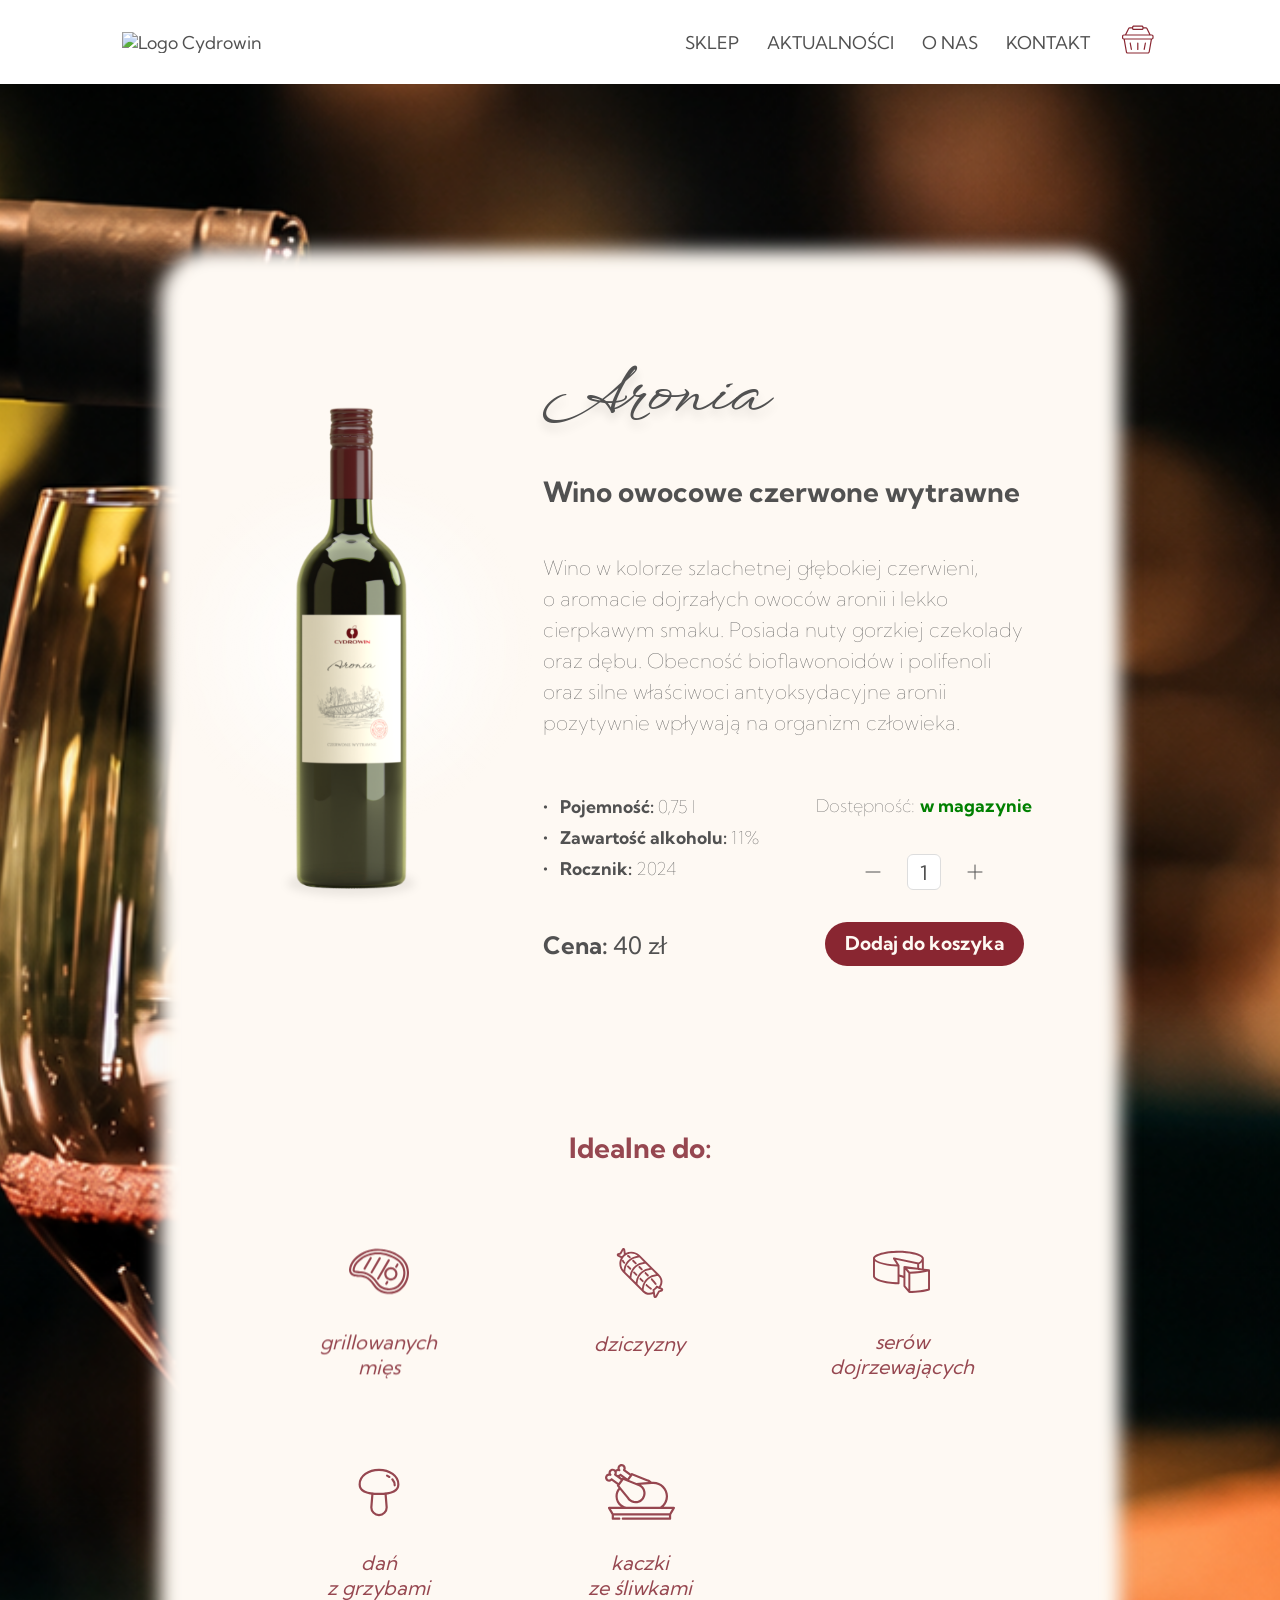
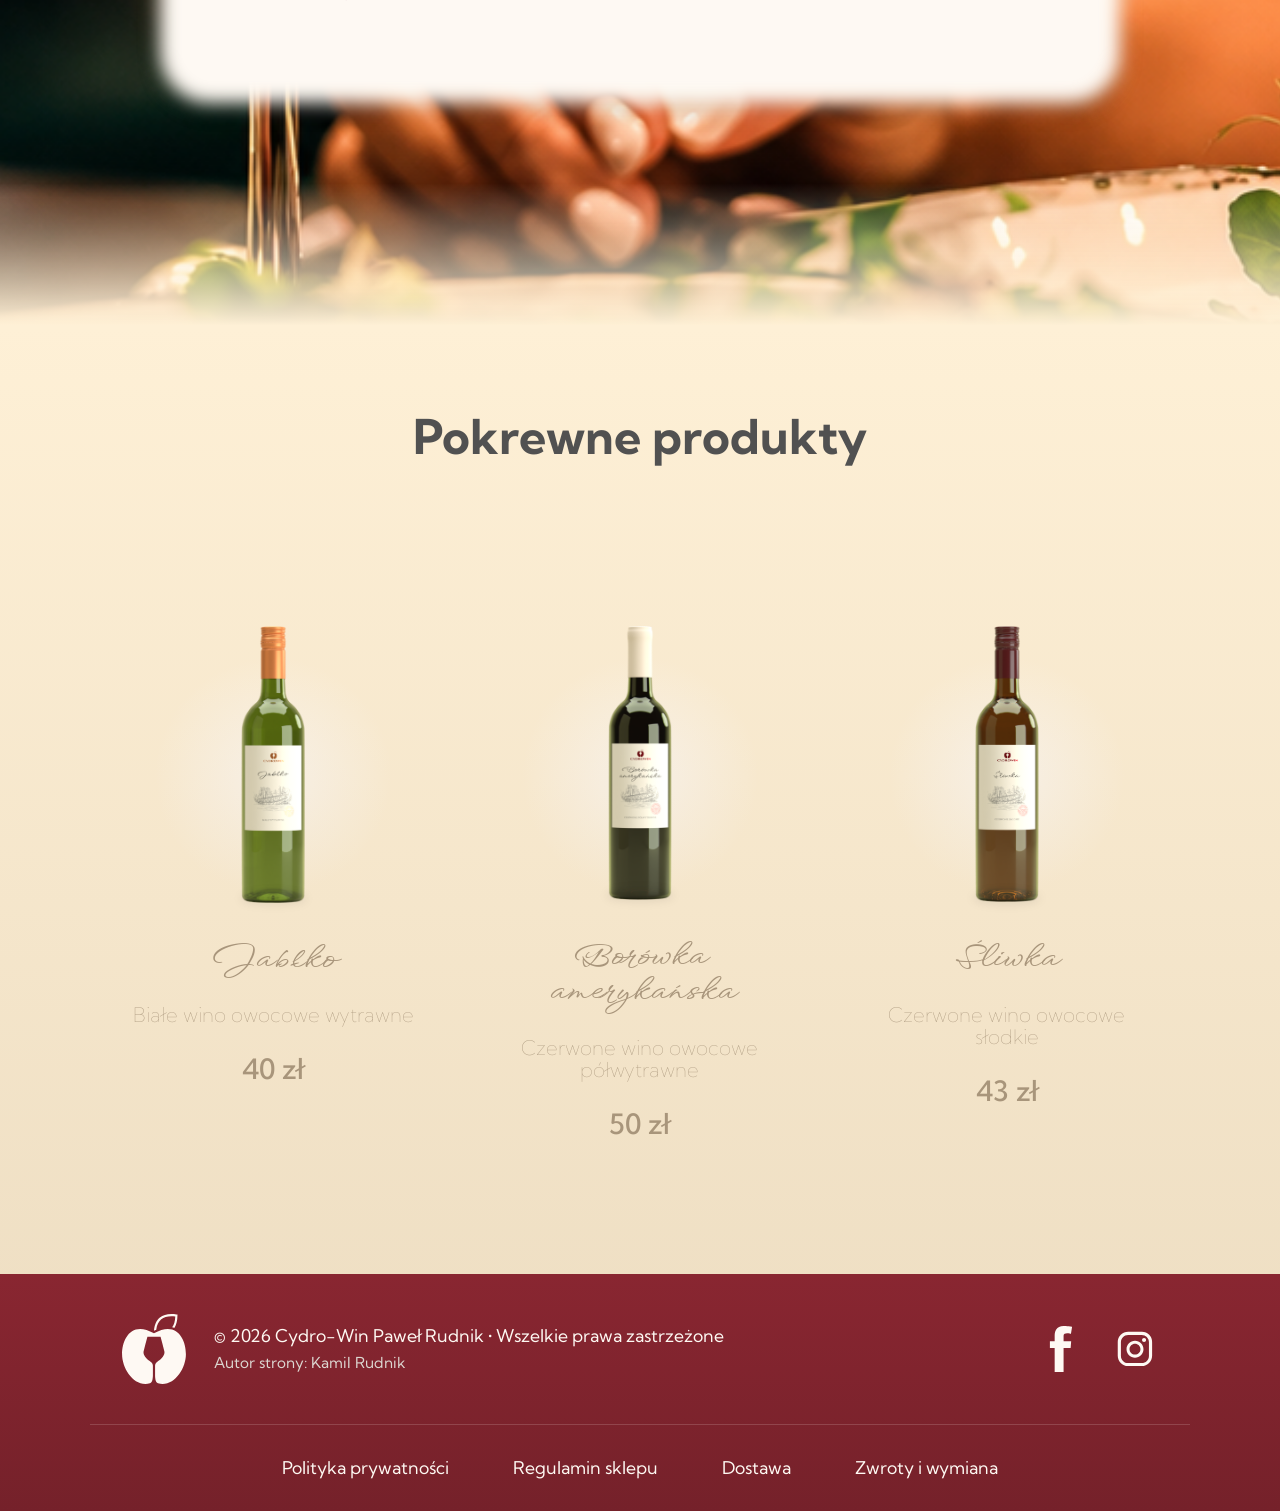
==== commit 021231bb: "Zmiana ikony." ====
--- a/aronia.html
+++ b/aronia.html
@@ -229,65 +229,16 @@
                         </div>
                         <div class="food-name">serów <br>dojrzewających</div>
                     </div>
-                    <div class="food food--mushrooms">
-                        <div class="food-image">
-                            <svg class="mushrooms" width="60px" height="60px" viewBox="0 0 512.002 512.002"
-                                xmlns="http://www.w3.org/2000/svg">
-                                <path fill="currentColor" d="M437.02,74.981C388.668,26.629,324.382,0.001,256.001,0.001c-47.481,0-93.842,13.097-134.07,37.873
-    c-4.179,2.574-5.482,8.05-2.906,12.231c2.576,4.182,8.05,5.482,12.23,2.907
-    c37.422-23.049,80.56-35.233,124.746-35.233c131.356,0,238.221,106.866,238.221,238.221
-    c0,131.356-106.865,238.222-238.221,238.222S17.779,387.357,17.779,256.001
-    c0-71.355,31.599-138.357,86.695-183.826c3.787-3.125,4.323-8.728,1.198-12.515
-    c-3.124-3.787-8.727-4.321-12.514-1.198C33.954,107.321,0,179.321,0,256.001
-    c0,68.38,26.629,132.668,74.982,181.02c48.352,48.352,112.638,74.981,181.02,74.981
-    c68.379,0,132.668-26.629,181.02-74.981c48.352-48.352,74.981-112.64,74.981-181.02
-    S485.372,123.333,437.02,74.981z" />
-
-                                <path fill="currentColor" d="M415.329,200.887c-1.605-4.639-6.662-7.102-11.306-5.496c-4.64,1.605-7.101,6.667-5.496,11.306
-    c5.469,15.815,8.242,32.402,8.242,49.301c0,68.278-46.024,128.201-111.924,145.72
-    c-4.745,1.261-7.569,6.13-6.307,10.875c1.057,3.981,4.652,6.609,8.585,6.609
-    c0.756,0,1.524-0.097,2.29-0.301C373.091,399.315,424.548,332.327,424.548,256
-    C424.548,237.118,421.446,218.576,415.329,200.887z" />
-
-                                <path fill="currentColor" d="M221.107,99.912c-1.335-4.723-6.243-7.473-10.971-6.141c-34.638,9.775-65.85,30.96-87.887,59.656
-    C99.486,183.067,87.454,218.537,87.454,256c0,20.709,3.716,40.936,11.041,60.121
-    c1.354,3.543,4.727,5.72,8.307,5.72c1.054,0,2.126-0.188,3.169-0.588
-    c4.586-1.752,6.885-6.89,5.133-11.476c-6.551-17.153-9.872-35.246-9.872-53.778
-    c0-67.213,45.123-126.887,109.733-145.119C219.691,109.548,222.44,104.636,221.107,99.912z" />
-
-                                <path fill="currentColor" d="M420.05,160.743c-1.489-14.907-6.064-29.025-13.598-41.962c-2.471-4.242-7.913-5.68-12.156-3.208
-    c-4.242,2.47-5.678,7.913-3.208,12.155c6.217,10.675,10.002,22.322,11.255,34.619l-172.314,0.023
-    c2.156-21.189,12.053-40.787,27.882-55.196c15.969-14.536,36.667-22.542,58.28-22.542
-    c20.031,0,39.563,6.997,54.998,19.702c3.788,3.118,9.392,2.578,12.514-1.214
-    c3.12-3.79,2.577-9.393-1.214-12.513c-18.609-15.318-42.153-23.755-66.298-23.755
-    c-26.05,0-50.997,9.65-70.248,27.173c-19.117,17.403-31.055,41.097-33.615,66.719
-    c-0.493,4.931,1.137,9.872,4.47,13.554c3.351,3.704,8.138,5.828,13.133,5.828h49.218v7.075
-    c0,7.328-0.417,14.737-1.236,22.016c-0.825,7.281-2.073,14.596-3.706,21.742
-    c-2.943,12.853,0.082,26.138,8.3,36.451c8.22,10.314,20.496,16.23,33.683,16.23
-    c23.757,0,43.085-19.287,43.085-42.996c0-3.245-0.371-6.506-1.101-9.685
-    c-3.28-14.321-4.941-29.043-4.941-43.758v-7.075h49.217c4.995,0,9.782-2.124,13.132-5.828
-    C418.915,170.615,420.544,165.674,420.05,160.743z M316.188,265.861
-    c-7.743,0-14.953-3.474-19.779-9.531c-4.825-6.055-6.602-13.857-4.873-21.405
-    c1.781-7.793,3.141-15.768,4.042-23.711c0.895-7.943,1.349-16.022,1.349-24.013v-7.075h38.526v7.075
-    c-0.001,16.047,1.813,32.105,5.391,47.731c0.431,1.881,0.651,3.802,0.651,5.712
-    C341.495,254.548,330.142,265.861,316.188,265.861z" />
-
-                                <path fill="currentColor" d="M295.207,337.703c-3.352-3.704-8.138-5.828-13.133-5.828h-49.218v-7.075
-    c0-7.328,0.417-14.737,1.236-22.016c0.825-7.281,2.073-14.596,3.706-21.742
-    c2.943-12.853-0.082-26.138-8.3-36.45c-8.22-10.314-20.498-16.229-33.685-16.229
-    c-23.757,0-43.085,19.287-43.085,42.996c0,3.239,0.371,6.499,1.101,9.685
-    c2.449,10.697,4.007,21.684,4.627,32.658c0.277,4.902,4.477,8.649,9.378,8.373
-    c4.902-0.277,8.65-4.476,8.373-9.378c-0.678-11.969-2.376-23.954-5.049-35.624
-    c-0.433-1.887-0.652-3.809-0.652-5.714c0-13.904,11.352-25.217,25.306-25.217
-    c7.743,0,14.953,3.474,19.781,9.532c4.825,6.055,6.602,13.856,4.872,21.404
-    c-1.781,7.791-3.142,15.766-4.042,23.71c-0.895,7.943-1.349,16.023-1.349,24.013v7.075H109.552
-    c-4.995,0-9.781,2.124-13.131,5.828c-3.334,3.683-4.964,8.624-4.47,13.556
-    c2.56,25.621,14.498,49.316,33.615,66.719c19.25,17.523,44.198,27.173,70.248,27.173
-    s50.996-9.65,70.247-27.173c19.118-17.403,31.056-41.097,33.616-66.719
-    C300.17,346.327,298.54,341.387,295.207,337.703z M254.092,404.829
-    c-15.97,14.536-36.667,22.542-58.28,22.542c-21.613,0-42.311-8.005-58.28-22.542
-    c-15.824-14.404-25.719-33.993-27.877-55.174h172.312
-    C279.811,370.836,269.915,390.424,254.092,404.829z" />
+                    <div class="food food--mushroom">
+                        <div class="food-image">
+                            <svg class="mushroom" height="50px" width="50px" viewBox="0 0 256 274" xmlns="http://www.w3.org/2000/svg" fill="none">
+                                <g stroke="currentColor" stroke-width="12" stroke-linecap="round"
+                                    stroke-linejoin="round">
+                                    <path d="M22 96C22 50 70 16 128 16s106 34 106 80c0 36-34 52-106 52S22 132 22 96z" />
+                                    <path d="M92 148l-6 74a42 42 0 0 0 84 0l-6-74" />
+                                    <path d="M172 48l13 7" />
+                                    <path d="M201 68c8 9 13 20 13 33" />
+                                </g>
                             </svg>
                         </div>
                         <div class="food-name">dań <br>z&nbsp;grzybami</div>
--- a/style.css
+++ b/style.css
@@ -1935,7 +1935,7 @@
   transform: translateY(var(--food-base-y));
 }
 
-.food--mushrooms {
+.food--mushroom {
   --food-base-y: 16%;
   transform: translateY(var(--food-base-y));
 }
@@ -2016,7 +2016,7 @@
     grid-template-columns: repeat(1, minmax(0, 1fr));
   }
 
-  .food--shrimp, .food--steak, .food--ripened-cheese, .food--mushrooms, .food--duck {
+  .food--shrimp, .food--steak, .food--ripened-cheese, .food--mushroom, .food--duck {
     --food-base-y: 0px;
     transform: translateY(var(--food-base-y));
   }
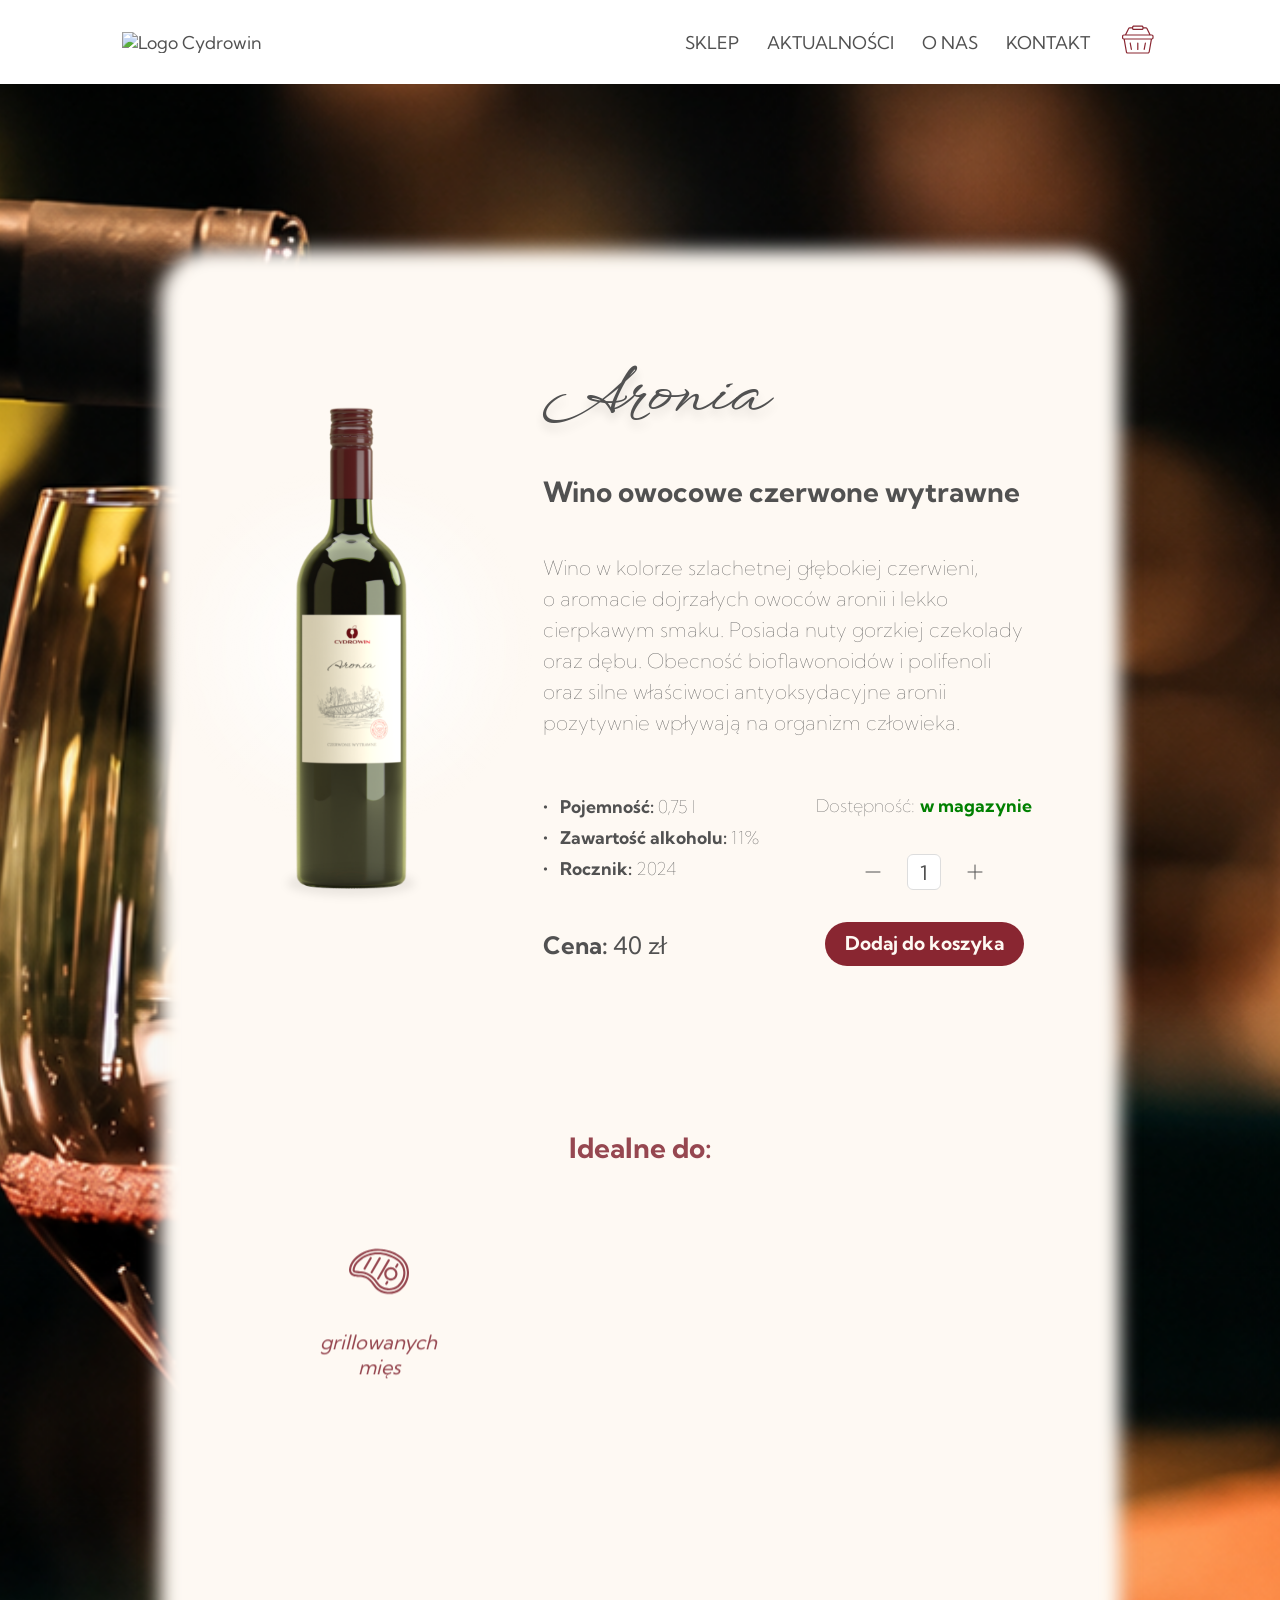
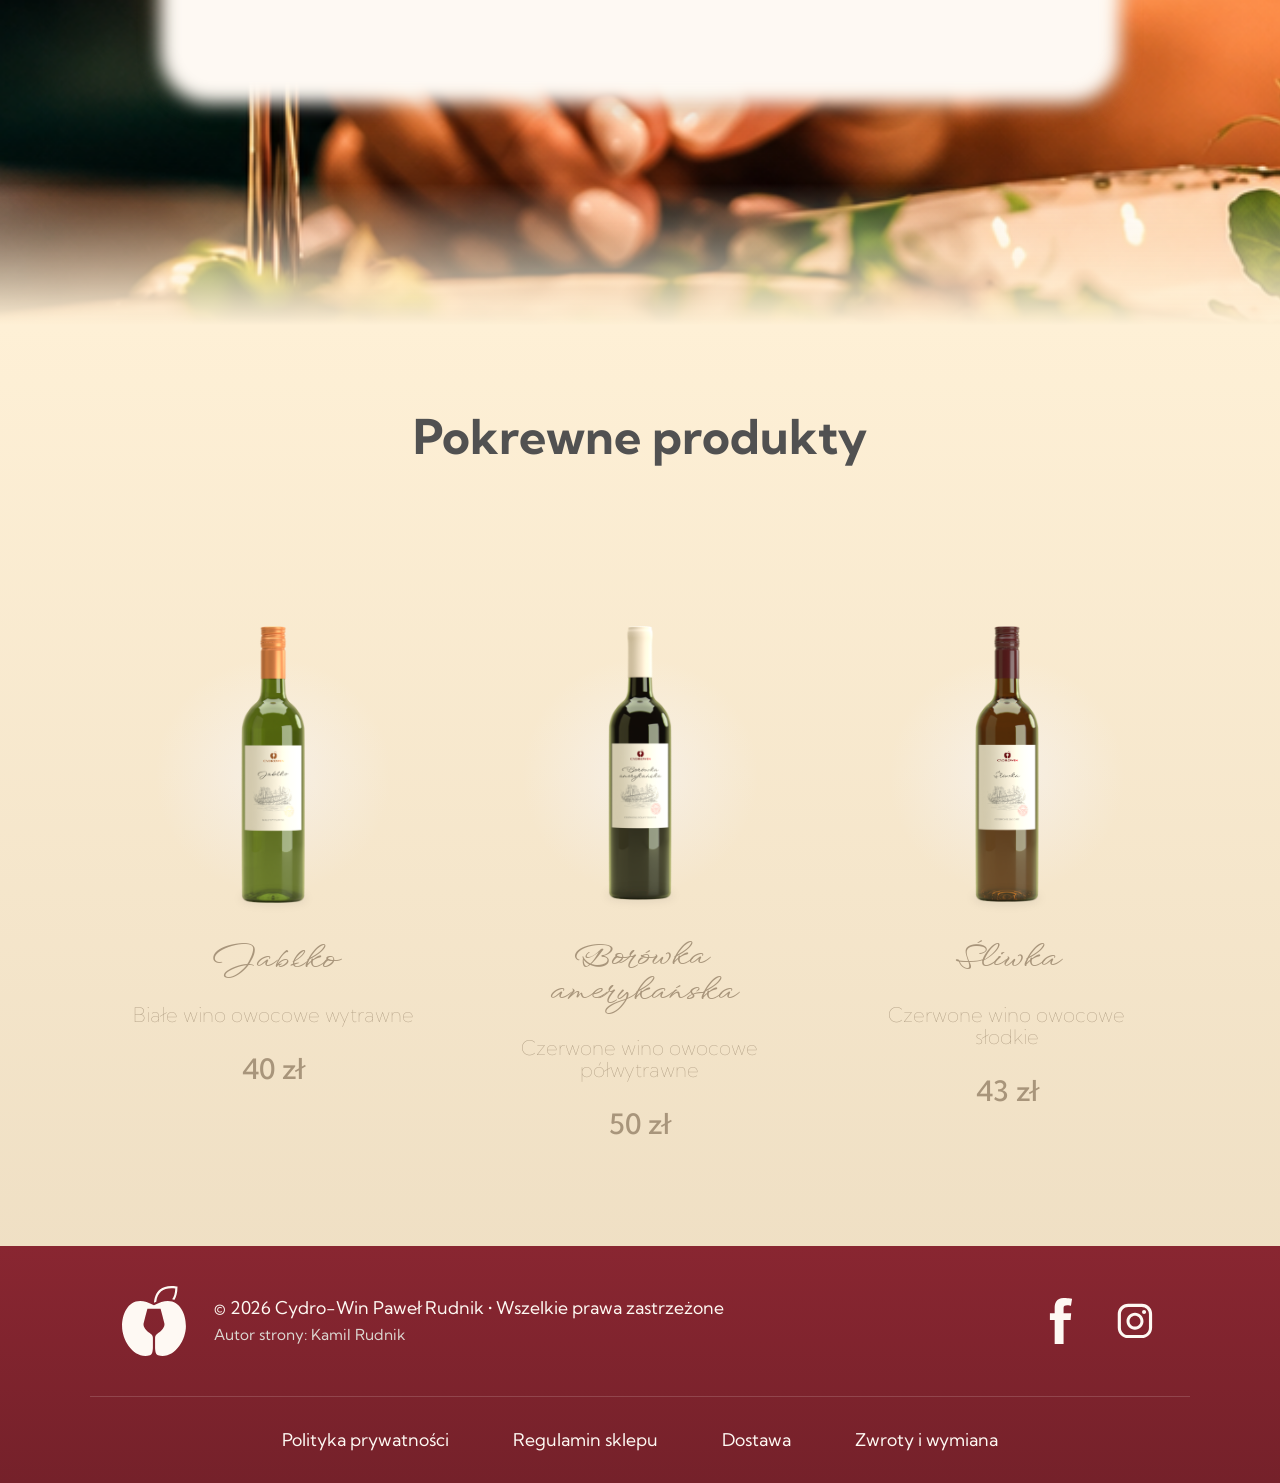
==== commit 3ac749dc: "Dodanie wina z borówki amerykańskiej." ====
--- a/aronia.html
+++ b/aronia.html
@@ -4,14 +4,14 @@
 <head>
     <meta charset="utf-8">
     <meta name="viewport" content="width=device-width, initial-scale=1.0">
-    <title>Wino owocowe czerwone wytrawne • Aronia</title>
+    <title>Aronia • Wino owocowe czerwone wytrawne</title>
     <link rel="icon" href="assets/symbol-kolor.png">
     <link rel="stylesheet" href="style.css">
     <link rel="stylesheet" href="https://fonts.googleapis.com/css?family=Kumbh Sans">
     <link rel="stylesheet" href="https://fonts.googleapis.com/css2?family=WindSong:wght@400;500&display=swap">
 </head>
 
-<body class="product-page product-page--aronia">
+<body class="product-page product-page--aronia product-page--red">
     <header>
         <div class="container header-inner">
             <div class="brand">
@@ -231,7 +231,8 @@
                     </div>
                     <div class="food food--mushroom">
                         <div class="food-image">
-                            <svg class="mushroom" height="50px" width="50px" viewBox="0 0 256 274" xmlns="http://www.w3.org/2000/svg" fill="none">
+                            <svg class="mushroom" height="50px" width="50px" viewBox="0 0 256 274"
+                                xmlns="http://www.w3.org/2000/svg" fill="none">
                                 <g stroke="currentColor" stroke-width="12" stroke-linecap="round"
                                     stroke-linejoin="round">
                                     <path d="M22 96C22 50 70 16 128 16s106 34 106 80c0 36-34 52-106 52S22 132 22 96z" />
@@ -275,15 +276,19 @@
                         <p class="product-price">40 zł</p>
                     </article>
                 </a>
-                <article class="product">
-                    <div class="product-thumbnail">
-                        <img src="assets/borowka_amerykanska.png" alt="Borówka amerykańska" class="product-image">
-                        <div class="product-shadow"></div>
-                    </div>
-                    <h2 class="product-title">Borówka amerykańska</h2>
-                    <p class="product-description">Czerwone wino owocowe półwytrawne</p>
-                    <p class="product-price">50 zł</p>
-                </article>
+
+                <a href="borowka_amerykanska.html">
+                    <article class="product">
+                        <div class="product-thumbnail">
+                            <img src="assets/borowka_amerykanska.png" alt="Borówka amerykańska" class="product-image">
+                            <div class="product-shadow"></div>
+                        </div>
+                        <h2 class="product-title">Borówka amerykańska</h2>
+                        <p class="product-description">Czerwone wino owocowe półwytrawne</p>
+                        <p class="product-price">50 zł</p>
+                    </article>
+                </a>
+                
                 <article class="product">
                     <div class="product-thumbnail">
                         <img src="assets/sliwka.png" alt="Śliwka" class="product-image">
--- a/style.css
+++ b/style.css
@@ -1412,6 +1412,10 @@
   background-image: url("assets/degustacja.png");
 }
 
+.product-page--borowka main::before {
+  background-image: url("assets/piknik.png");
+}
+
 .product-page footer {
   flex: none;
 }
@@ -1614,11 +1618,11 @@
   background-color: var(--accentDrk);
 }
 
-.product-page--aronia .purchase .add-button {
+.product-page--red .purchase .add-button {
   background-color: var(--brand);
 }
 
-.product-page--aronia .purchase .add-button:hover {
+.product-page--red .purchase .add-button:hover {
   background-color: var(--brandDrk);
 }
 
@@ -1945,6 +1949,11 @@
   transform: translateY(var(--food-base-y));
 }
 
+.food--dessert {
+  --food-base-y: 18%;
+  transform: translateY(var(--food-base-y));
+}
+
 .food-list.food-list--revealing .food {
   opacity: 0;
   transform: translateY(calc(var(--food-base-y) + 1rem)) scale(0.96);
@@ -1986,13 +1995,13 @@
   overflow-wrap: break-word;
 }
 
-.product-page--aronia .recommendations {
+.product-page--red .recommendations {
   color: var(--brandLgt);
 }
 
-.product-page--aronia .recommendations-title,
-.product-page--aronia .food-image,
-.product-page--aronia .food-name {
+.product-page--red .recommendations-title,
+.product-page--red .food-image,
+.product-page--red .food-name {
   color: inherit;
 }
 
@@ -2016,7 +2025,7 @@
     grid-template-columns: repeat(1, minmax(0, 1fr));
   }
 
-  .food--shrimp, .food--steak, .food--ripened-cheese, .food--mushroom, .food--duck {
+  .food--shrimp, .food--steak, .food--ripened-cheese, .food--mushroom, .food--duck, .food--dessert {
     --food-base-y: 0px;
     transform: translateY(var(--food-base-y));
   }
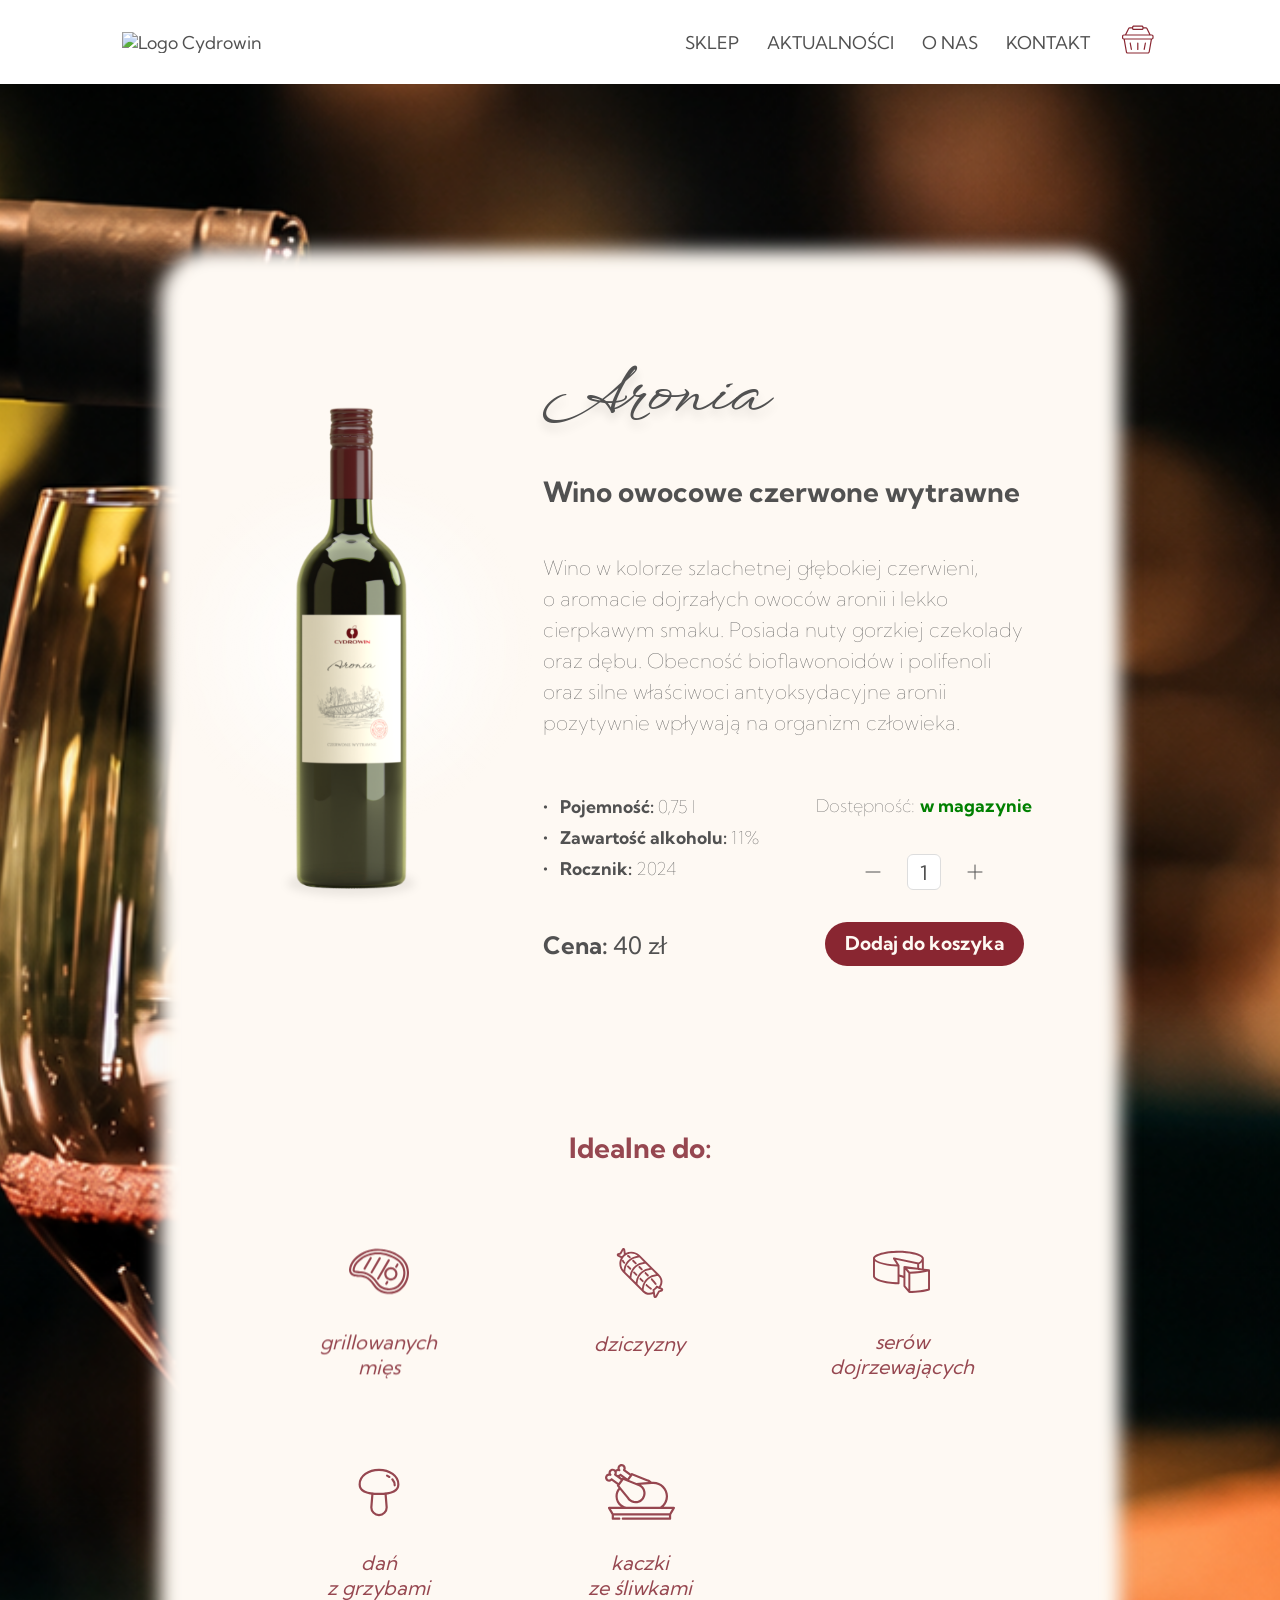
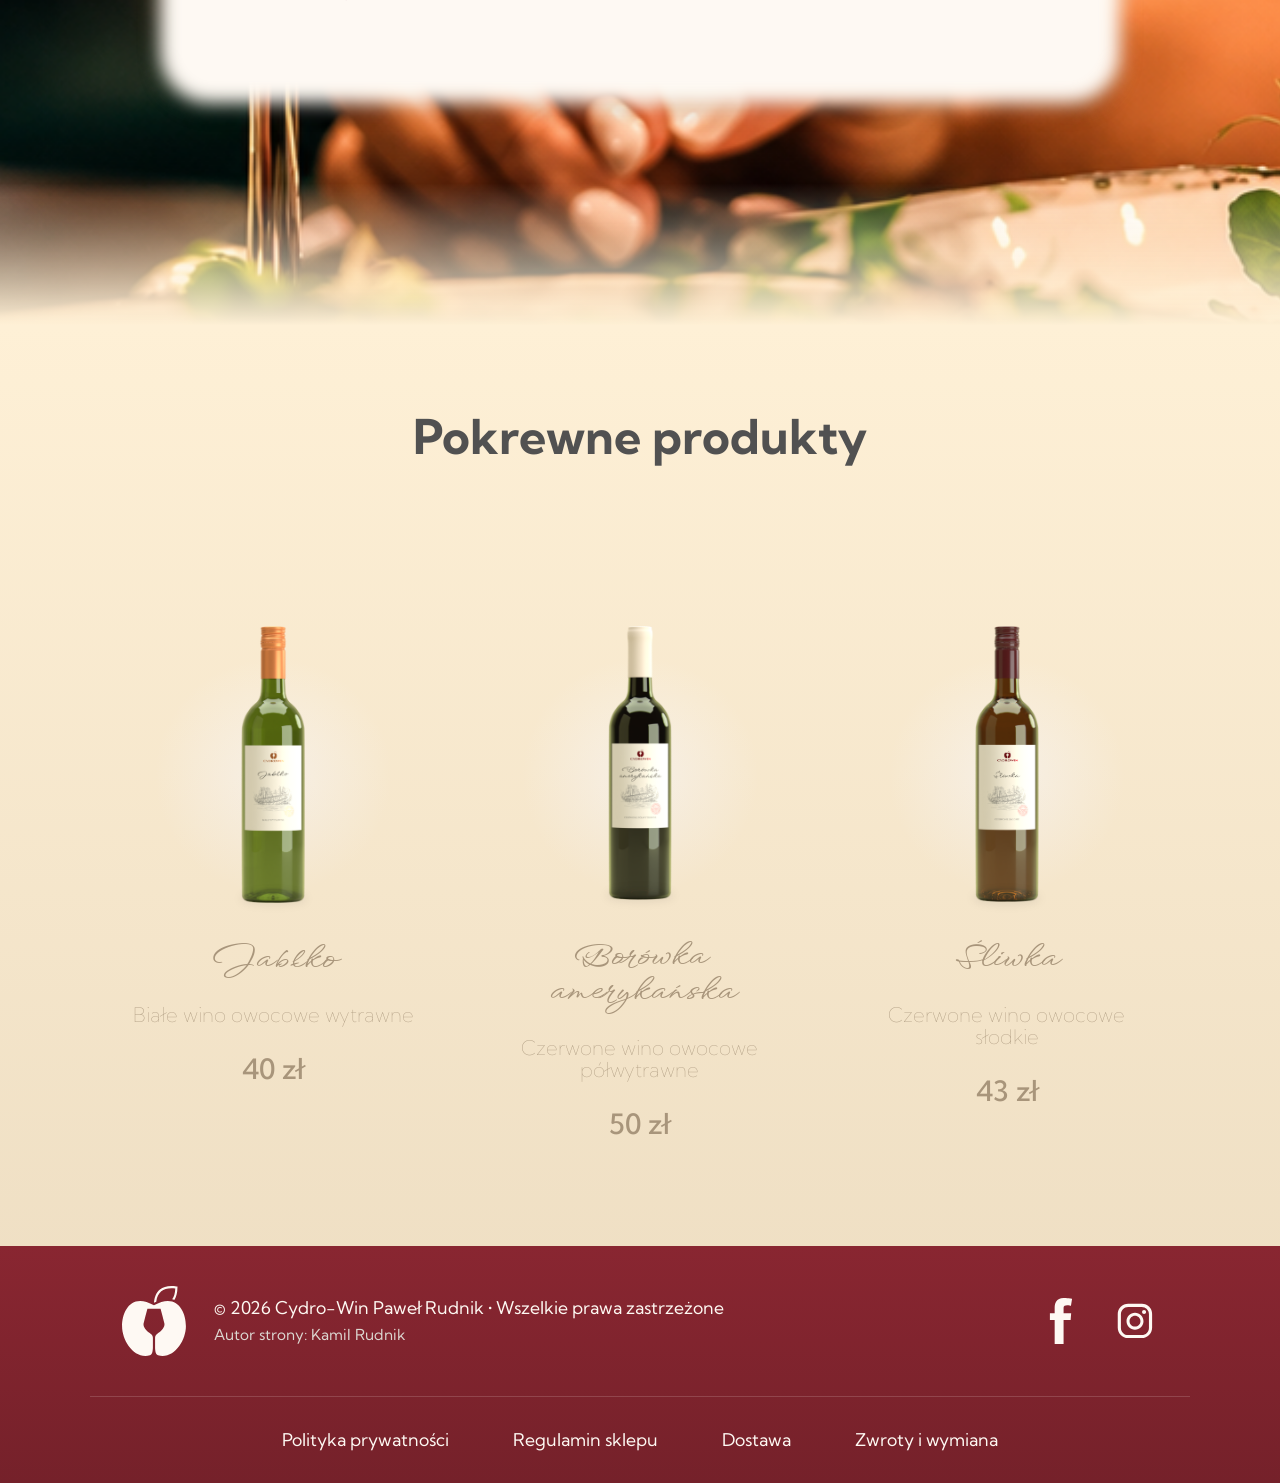
==== commit 0aebc163: "Dodanie ikony czekolady" ====
--- a/aronia.html
+++ b/aronia.html
@@ -288,16 +288,18 @@
                         <p class="product-price">50 zł</p>
                     </article>
                 </a>
-                
-                <article class="product">
-                    <div class="product-thumbnail">
-                        <img src="assets/sliwka.png" alt="Śliwka" class="product-image">
-                        <div class="product-shadow"></div>
-                    </div>
-                    <h2 class="product-title">Śliwka</h2>
-                    <p class="product-description">Czerwone wino owocowe słodkie</p>
-                    <p class="product-price">43 zł</p>
-                </article>
+
+                <a href="sliwka.html">
+                    <article class="product">
+                        <div class="product-thumbnail">
+                            <img src="assets/sliwka.png" alt="Śliwka" class="product-image">
+                            <div class="product-shadow"></div>
+                        </div>
+                        <h2 class="product-title">Śliwka</h2>
+                        <p class="product-description">Czerwone wino owocowe słodkie</p>
+                        <p class="product-price">43 zł</p>
+                    </article>
+                </a>
             </div>
         </div>
     </section>
--- a/style.css
+++ b/style.css
@@ -7,6 +7,8 @@
   --text: #515151;
   --accentDrk: #a8957b;
   --accent: #d4c1a3;
+  --mixed: #c27372;
+  --mixedDrk: #a85b5a;
   --muted: #8f8f8f;
   --container: 1100px;
 }
@@ -1416,6 +1418,14 @@
   background-image: url("assets/piknik.png");
 }
 
+.product-page--czerwonaPorzeczka main::before {
+  background-image: url("assets/kwiaty.jpg");
+}
+
+.product-page--sliwka main::before {
+  background-image: url("assets/sliwa.png");
+}
+
 .product-page footer {
   flex: none;
 }
@@ -1624,6 +1634,14 @@
 
 .product-page--red .purchase .add-button:hover {
   background-color: var(--brandDrk);
+}
+
+.product-page--rose .purchase .add-button {
+  background-color: var(--mixed);
+}
+
+.product-page--rose .purchase .add-button:hover {
+  background-color: var(--mixedDrk);
 }
 
 .product-informations {
@@ -1922,41 +1940,52 @@
   width: 100%;
   margin: 0 0 2rem 0;
   text-align: center;
+  translate: 0 var(--food-base-y);
 }
 
 .food--shrimp {
   --food-base-y: 12.5%;
-  transform: translateY(var(--food-base-y));
 }
 
 .food--steak {
   --food-base-y: 15%;
-  transform: translateY(var(--food-base-y));
 }
 
 .food--ripened-cheese {
   --food-base-y: 15%;
-  transform: translateY(var(--food-base-y));
 }
 
 .food--mushroom {
   --food-base-y: 16%;
-  transform: translateY(var(--food-base-y));
 }
 
 .food--duck {
   --food-base-y: 16%;
-  transform: translateY(var(--food-base-y));
 }
 
 .food--dessert {
   --food-base-y: 18%;
-  transform: translateY(var(--food-base-y));
+}
+
+.food--light-salad {
+  --food-base-y: 16%;
+}
+
+.food--chili {
+  --food-base-y: 24%;
+}
+
+.food--dessert {
+  --food-base-y: 13%;
+}
+
+.food--chocolate {
+  --food-base-y: 16.25%;
 }
 
 .food-list.food-list--revealing .food {
   opacity: 0;
-  transform: translateY(calc(var(--food-base-y) + 1rem)) scale(0.96);
+  transform: translateY(1rem) scale(0.96);
   will-change: opacity, transform;
 }
 
@@ -1969,7 +1998,7 @@
 
 .food-list.food-list--revealing .food.food-visible {
   opacity: 1;
-  transform: translateY(var(--food-base-y)) scale(1);
+  transform: translateY(0) scale(1);
 }
 
 .food-image {
@@ -1999,12 +2028,22 @@
   color: var(--brandLgt);
 }
 
+.product-page--rose .recommendations {
+  color: var(--mixed);
+}
+
 .product-page--red .recommendations-title,
 .product-page--red .food-image,
 .product-page--red .food-name {
   color: inherit;
 }
 
+.product-page--rose .recommendations-title,
+.product-page--rose .food-image,
+.product-page--rose .food-name {
+  color: inherit;
+}
+
 @media (max-width: 1300px) {
   .food-list {
     grid-template-columns: repeat(3, minmax(0, 1fr));
@@ -2018,6 +2057,10 @@
   .recommendations-title {
     margin-bottom: 2.2rem;
   }
+
+  .food--chili {
+    --food-base-y: 16%;
+  }
 }
 
 @media (max-width: 600px) {
@@ -2025,9 +2068,16 @@
     grid-template-columns: repeat(1, minmax(0, 1fr));
   }
 
-  .food--shrimp, .food--steak, .food--ripened-cheese, .food--mushroom, .food--duck, .food--dessert {
+  .food--shrimp,
+  .food--steak,
+  .food--ripened-cheese,
+  .food--mushroom,
+  .food--duck,
+  .food--dessert,
+  .food--light-salad,
+  .food--chili,
+  .food--chocolate {
     --food-base-y: 0px;
-    transform: translateY(var(--food-base-y));
   }
 
   .recommendations-title {
@@ -2046,7 +2096,7 @@
   .food-list.food-list--revealing .food,
   .food-list.food-list--revealing .food.food-visible {
     opacity: 1;
-    transform: translateY(var(--food-base-y));
+    transform: none;
     transition: none;
     will-change: auto;
   }
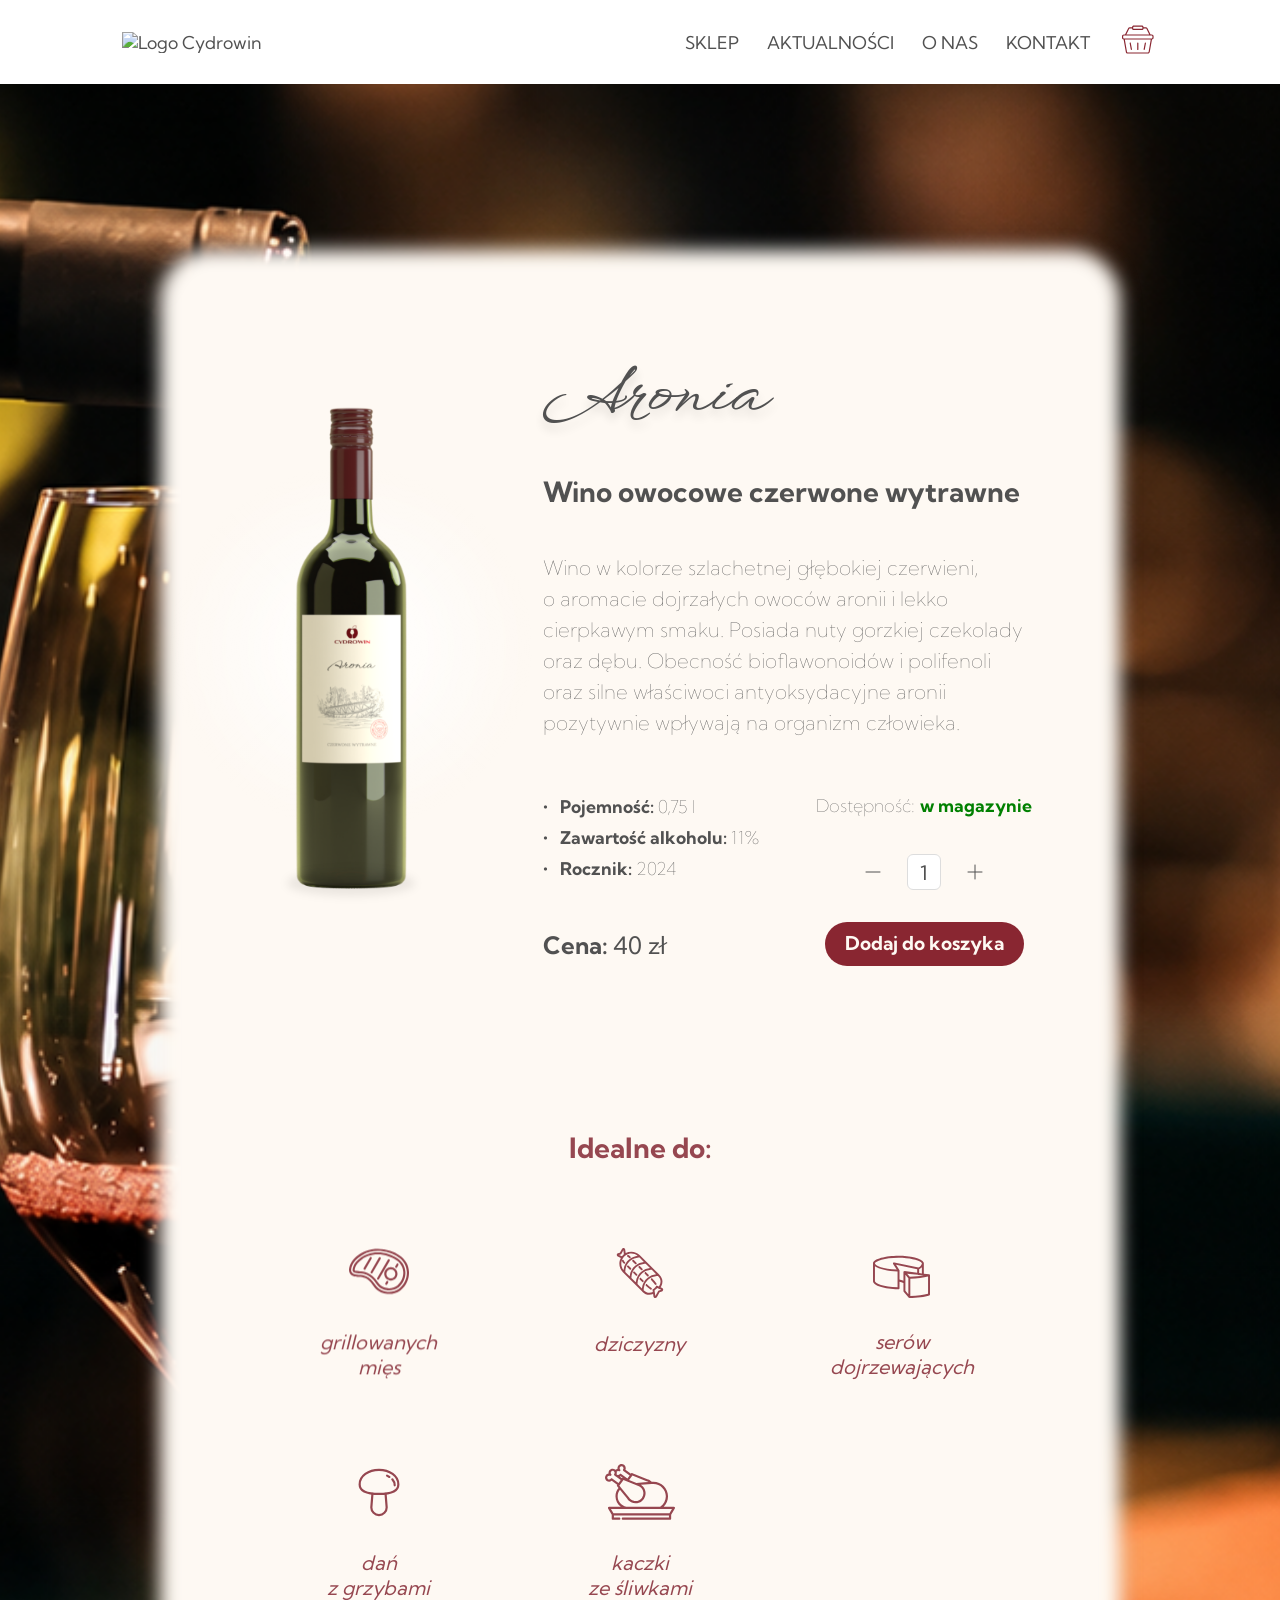
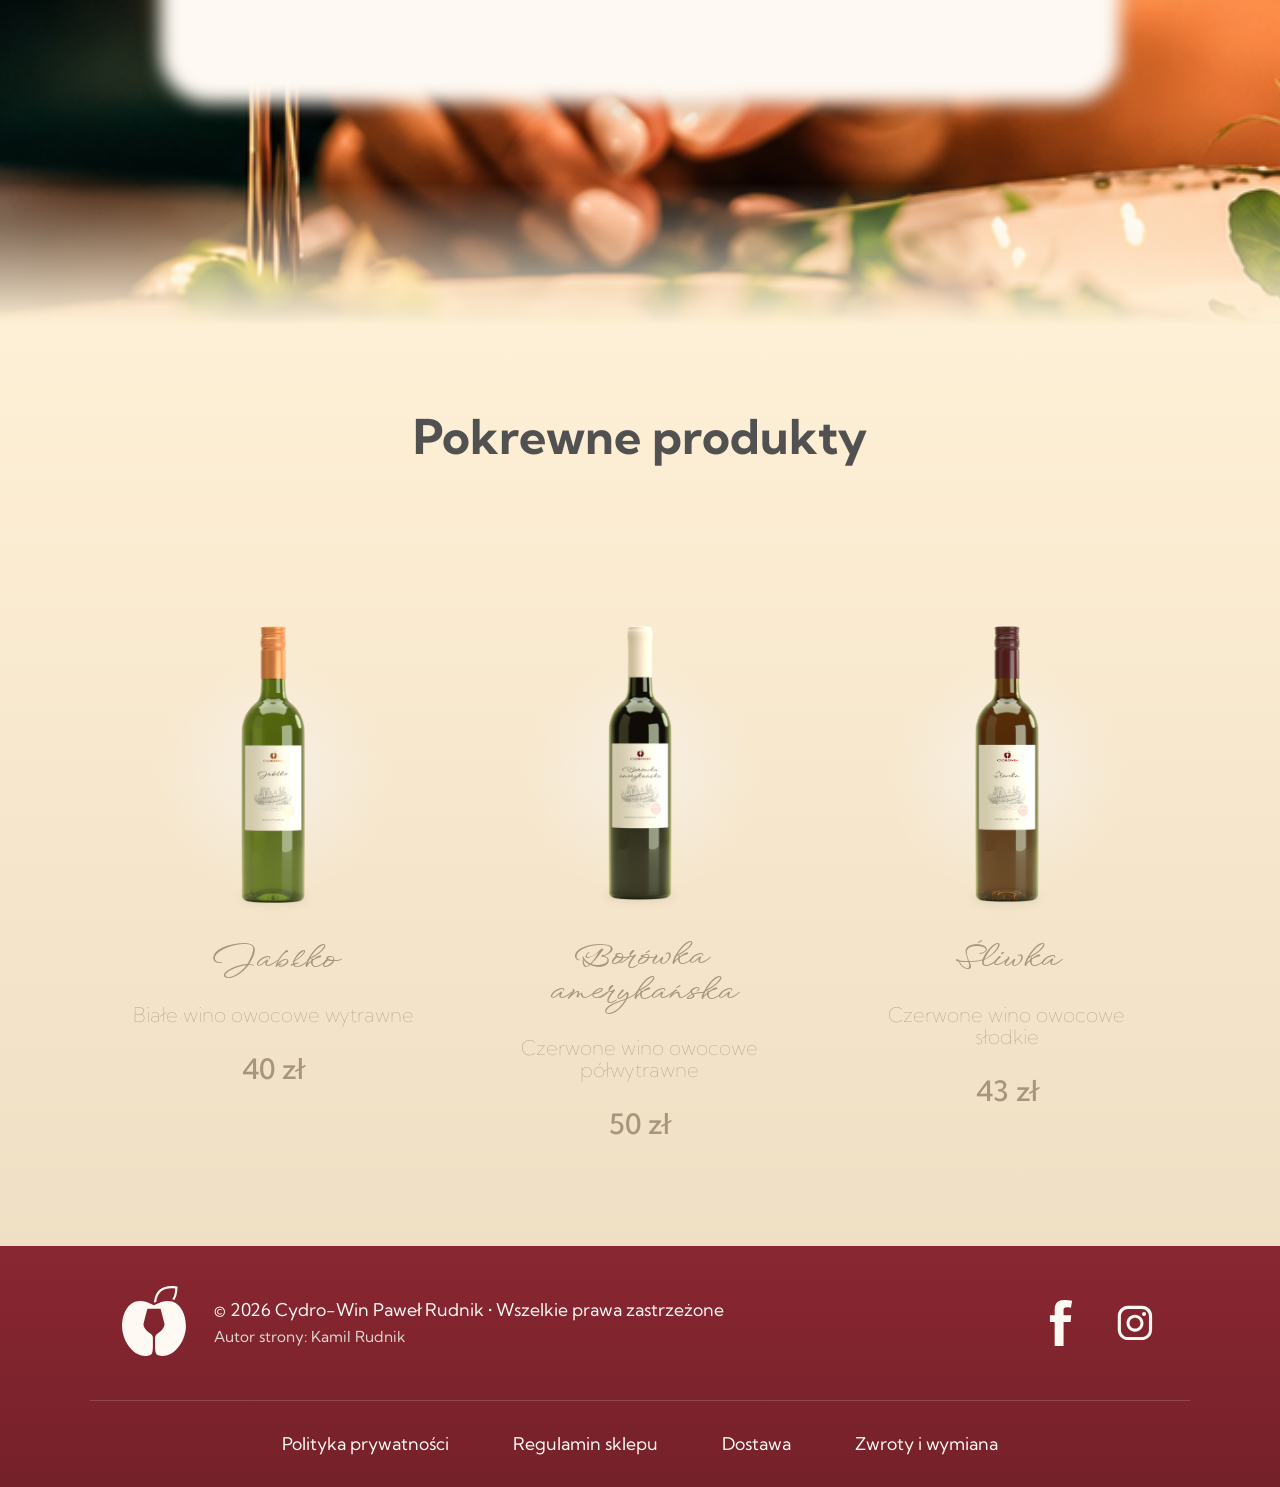
==== commit 6af149ce: "Dodanie wina wieloowocowego" ====
--- a/aronia.html
+++ b/aronia.html
@@ -307,12 +307,14 @@
     <footer>
         <div class="container footer-main">
             <div class="footer-brand">
-                <svg class="cydrowin-symbol" width="53px" height="58px" viewBox="0 0 376 412"
-                    xmlns="http://www.w3.org/2000/svg">
-                    <path fill="currentColor"
-                        d="M 1587.65,32.8242 C 2285.13,-152.836 2818.03,672.703 2818.03,1315.49 c 0,696.55 -427.85,1489.04 -1408.58,924.44 C 428.73,2804.53 0.878906,2012.04 0.878906,1315.49 0.878906,672.621 533.902,-153.047 1231.48,32.8906 1353.44,64.3047 1361.21,299.566 1361.21,395.605 v 412.696 c 0,76.594 -26.76,124.625 -90.02,168.933 -132.94,93.126 -365.405,271.586 -318.135,467.616 51.555,213.99 108.535,426.43 166.555,638.42 193.23,0 386.44,0 579.66,0 58.02,-211.99 115.02,-424.43 166.56,-638.42 47.27,-196.03 -185.2,-374.49 -318.14,-467.616 -63.25,-44.308 -90.02,-92.339 -90.02,-168.933 V 395.605 c 0,-95.796 7.79,-331.8081 129.98,-362.7808 z M 2210.99,2503.13 c 84.67,115.18 130.41,274.37 137.75,476.91 -270.96,32.54 -477.42,-8.1 -618.09,-123.31 -118.99,-97.44 -193.22,-250.24 -222.02,-459.16 -32.49,-15.27 -68.36,-33.57 -102,-51.84 22.15,220.36 85.53,439.44 263.39,585.11 169.54,138.86 414.76,184.37 734.14,138.32 l 41.39,-5.97 -0.41,-41.74 c -2.3,-228.86 -48.46,-412.06 -139.09,-548.96 -30.54,12.19 -62.22,22.46 -95.06,30.64"
-                        transform="matrix(0.13333333,0,0,-0.13333333,0,412)" />
-                </svg>
+                <a href="index.html">
+                    <svg class="cydrowin-symbol" width="53px" height="58px" viewBox="0 0 376 412"
+                        xmlns="http://www.w3.org/2000/svg">
+                        <path fill="currentColor"
+                            d="M 1587.65,32.8242 C 2285.13,-152.836 2818.03,672.703 2818.03,1315.49 c 0,696.55 -427.85,1489.04 -1408.58,924.44 C 428.73,2804.53 0.878906,2012.04 0.878906,1315.49 0.878906,672.621 533.902,-153.047 1231.48,32.8906 1353.44,64.3047 1361.21,299.566 1361.21,395.605 v 412.696 c 0,76.594 -26.76,124.625 -90.02,168.933 -132.94,93.126 -365.405,271.586 -318.135,467.616 51.555,213.99 108.535,426.43 166.555,638.42 193.23,0 386.44,0 579.66,0 58.02,-211.99 115.02,-424.43 166.56,-638.42 47.27,-196.03 -185.2,-374.49 -318.14,-467.616 -63.25,-44.308 -90.02,-92.339 -90.02,-168.933 V 395.605 c 0,-95.796 7.79,-331.8081 129.98,-362.7808 z M 2210.99,2503.13 c 84.67,115.18 130.41,274.37 137.75,476.91 -270.96,32.54 -477.42,-8.1 -618.09,-123.31 -118.99,-97.44 -193.22,-250.24 -222.02,-459.16 -32.49,-15.27 -68.36,-33.57 -102,-51.84 22.15,220.36 85.53,439.44 263.39,585.11 169.54,138.86 414.76,184.37 734.14,138.32 l 41.39,-5.97 -0.41,-41.74 c -2.3,-228.86 -48.46,-412.06 -139.09,-548.96 -30.54,12.19 -62.22,22.46 -95.06,30.64"
+                            transform="matrix(0.13333333,0,0,-0.13333333,0,412)" />
+                    </svg>
+                </a>
                 <div class="cydrowin-text">
                     <p>© 2026 Cydro-Win Paweł Rudnik • Wszelkie prawa zastrzeżone</p>
                     <small>Autor strony: Kamil Rudnik</small>
--- a/style.css
+++ b/style.css
@@ -1426,6 +1426,10 @@
   background-image: url("assets/sliwa.png");
 }
 
+.product-page--wieloowocowe main::before {
+  background-image: url("assets/owoce.png");
+}
+
 .product-page footer {
   flex: none;
 }
@@ -1955,6 +1959,14 @@
   --food-base-y: 15%;
 }
 
+.food-image .ripened-cheese {
+  translate: 0 5px;
+}
+
+.food-image .pasta {
+  translate: 0 9px;
+}
+
 .food--mushroom {
   --food-base-y: 16%;
 }
@@ -1981,6 +1993,10 @@
 
 .food--chocolate {
   --food-base-y: 16.25%;
+}
+
+.food--cake {
+  --food-base-y: -2.25%;
 }
 
 .food-list.food-list--revealing .food {
@@ -2076,7 +2092,8 @@
   .food--dessert,
   .food--light-salad,
   .food--chili,
-  .food--chocolate {
+  .food--chocolate,
+  .food--cake {
     --food-base-y: 0px;
   }
 
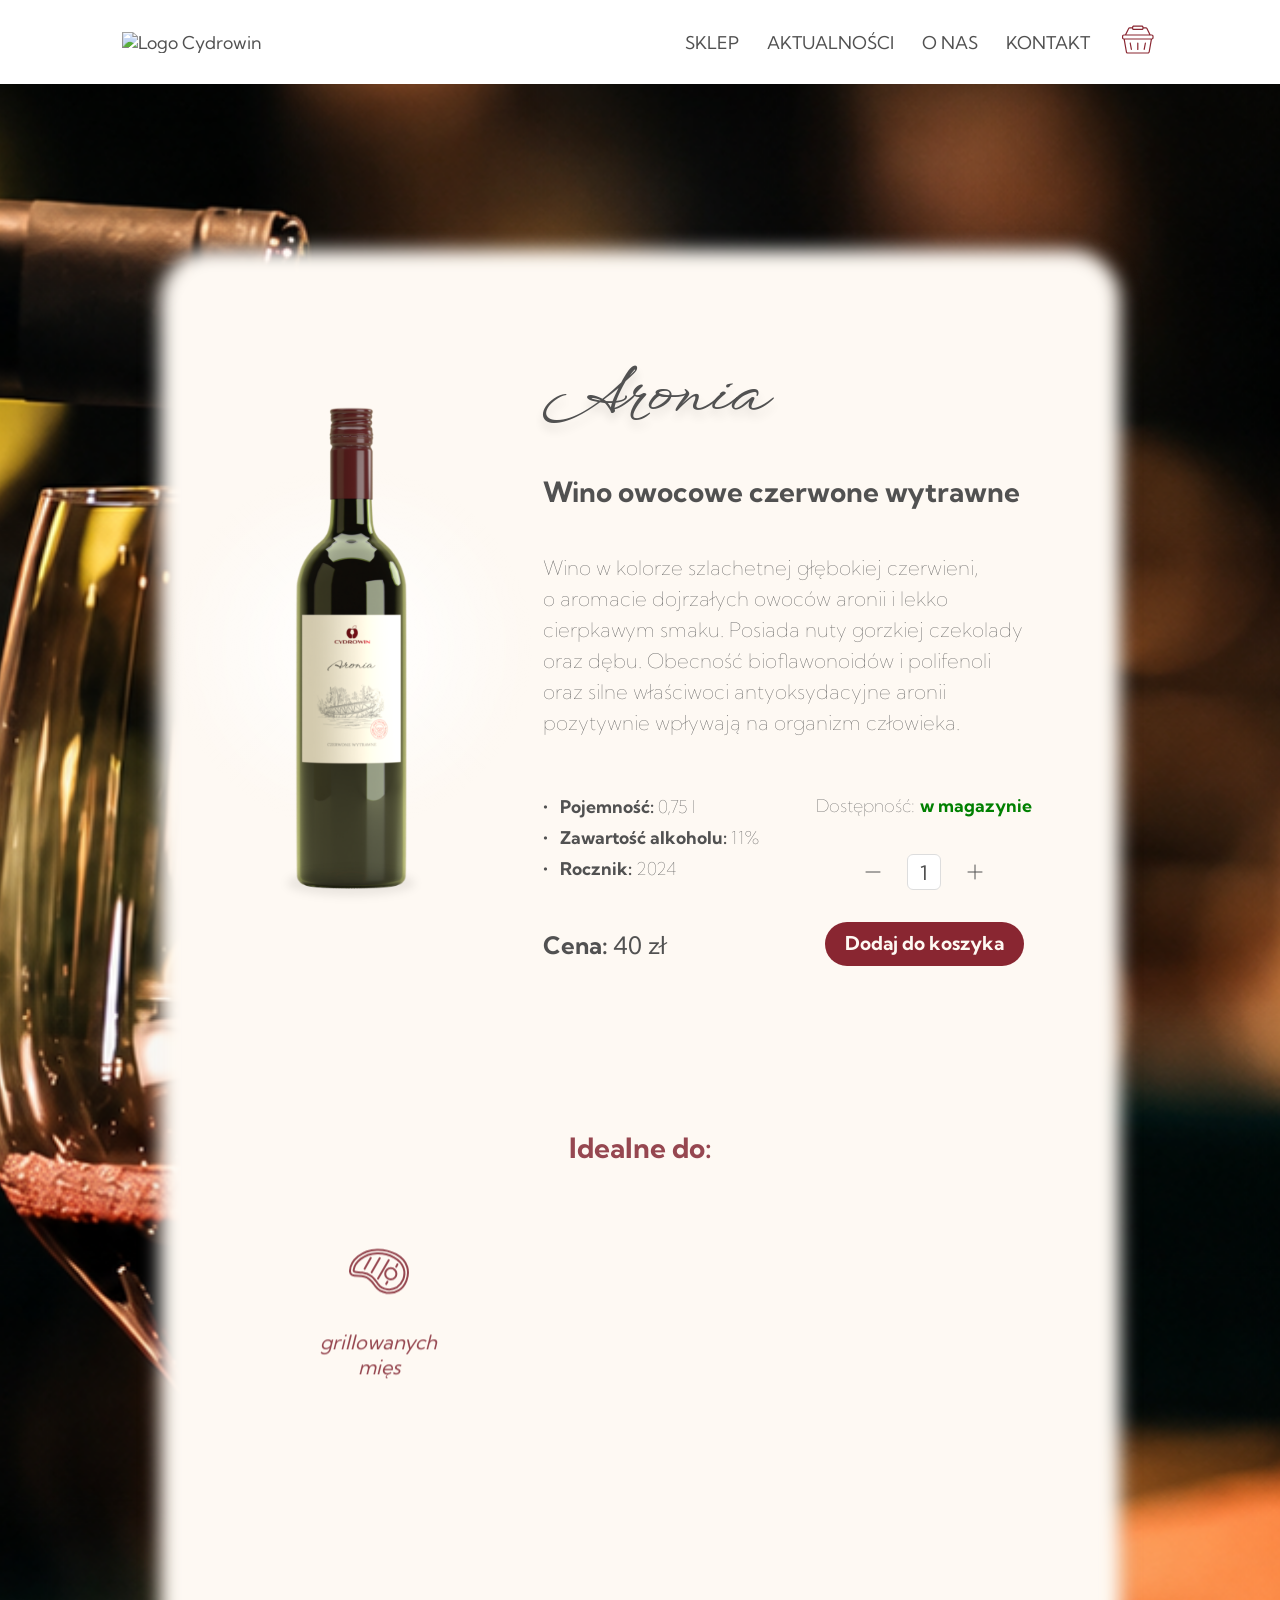
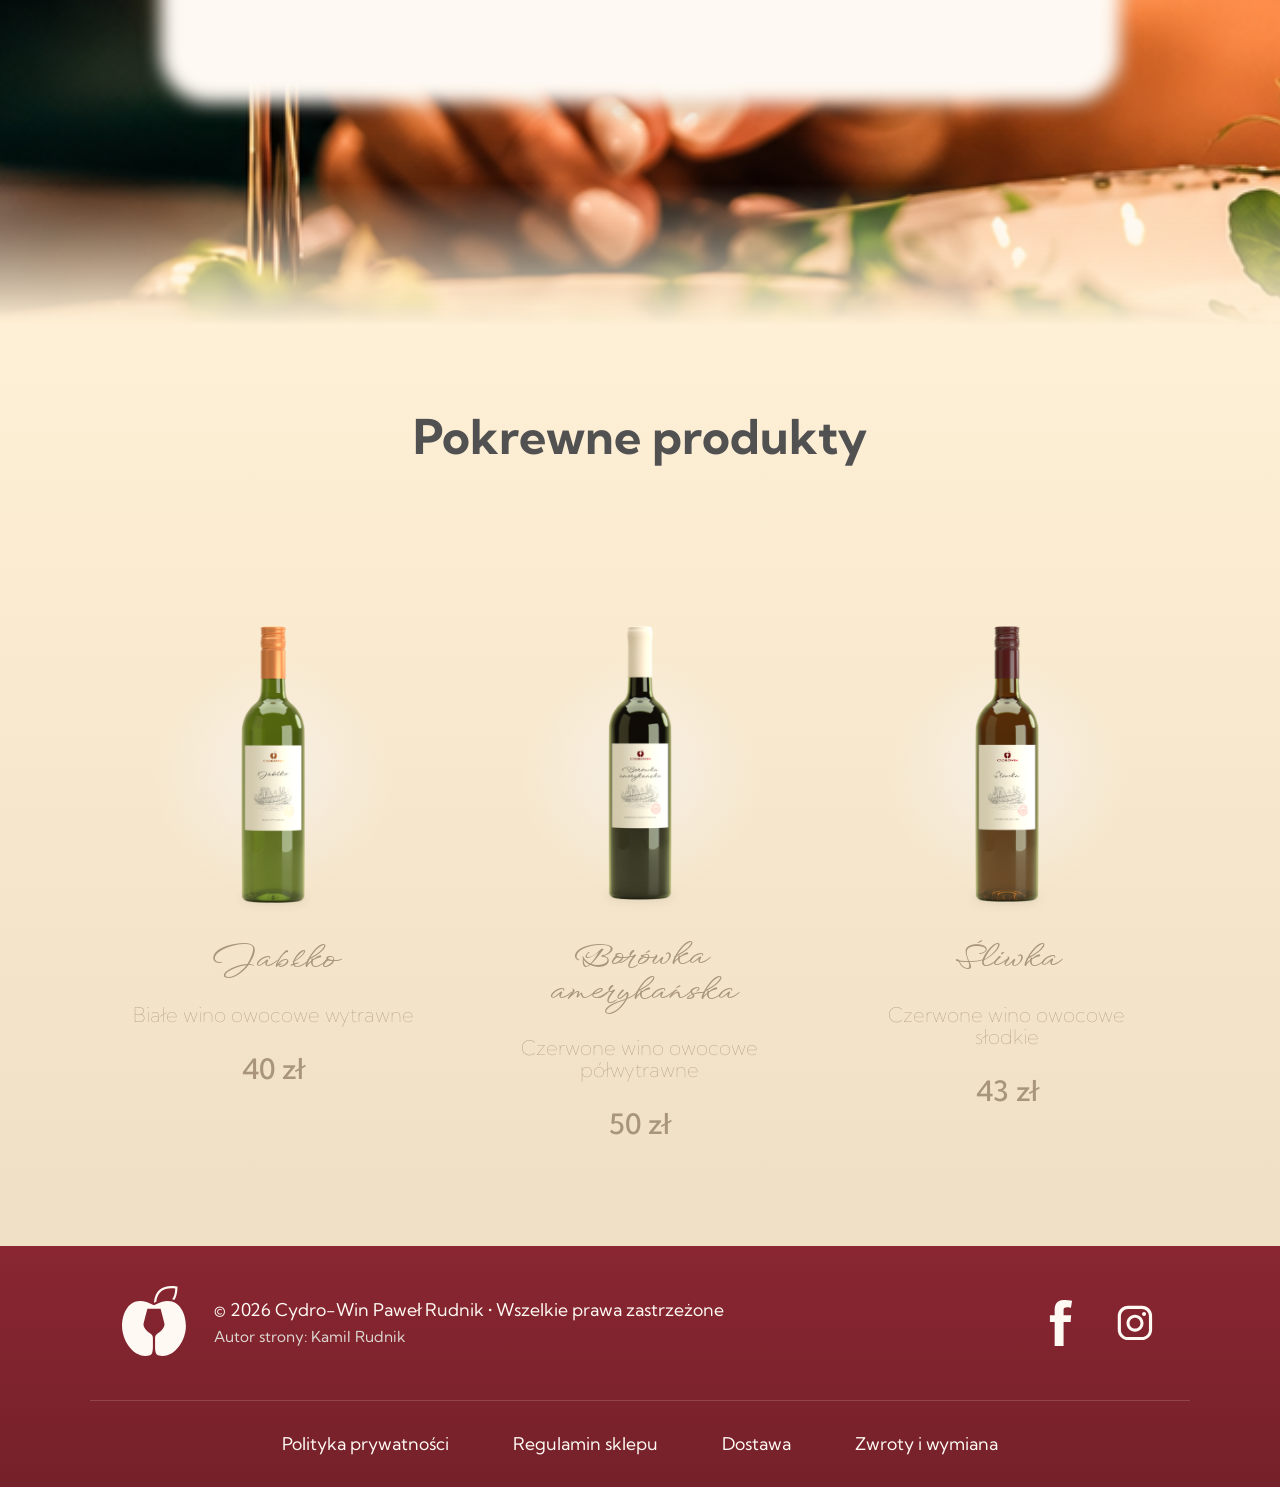
==== commit 6cca1a19: "Ujednolicenie grubości kreski ikon" ====
--- a/aronia.html
+++ b/aronia.html
@@ -101,155 +101,60 @@
                 <div class="food-list">
                     <div class="food food--steak">
                         <div class="food-image">
-                            <svg class="steak" width="60px" height="60px" viewBox="0 0 512 512"
+                            <svg class="steak" width="60px" height="60px" viewBox="0 0 300 300"
+                                xmlns="http://www.w3.org/2000/svg" fill="none">
+                                <path d="M5 146C8 95 65 43 140 42C208 40 276 76 291 128C304 174 282 225 247 246C214 266 160 262 133 226C119 207 106 182 76 176C40 169 2 180 5 146Z" />
+                                <path d="M23 145C27 105 74 62 140 60C202 58 260 91 273 134C286 175 266 211 238 231C212 246 168 245 147 216C124 182 106 161 66 156C44 153 22 156 23 145Z" />
+                                <circle cx="209" cy="162" r="28" />
+                                <path d="M109 83L78 137M154 84L113 155M199 94L145 186M242 115L236 127M192 202L186 213" />
+                            </svg>
+                        </div>
+                        <div class="food-name">grillowanych <br>mięs</div>
+                    </div>
+                    <div class="food">
+                        <div class="food-image">
+                            <svg class="pork" width="50px" height="50px" viewBox="0 0 300 300"
+                                xmlns="http://www.w3.org/2000/svg" fill="none">
+                                <path d="M47 137C22 111 28 70 54 45C80 20 121 22 146 46L259 159C284 181 286 214 264 236M233 268C212 280 187 276 170 259L47 137" />
+                                <path d="M42 56L17 43Q14 42 17 39L32 34L47 7Q51 4 55 9L59 40M230 250Q242 242 251 230L282 245Q287 250 282 254L263 261L245 292Q242 296 237 291Z" />
+                                <path d="M148 52C97 53 58 94 56 144M185 88C135 90 98 130 93 181M223 125C170 126 133 165 129 218M260 162C209 163 170 198 166 254" />
+                                <path d="M77 47Q85 50 90 57M47 75Q51 83 56 88M108 76L125 93M77 109L92 125M146 113L161 128M113 146L129 162M182 150L198 165M152 184L167 199M220 187Q235 200 244 216M189 222Q201 236 216 245" />
+                            </svg>
+                        </div>
+                        <div class="food-name">dziczyzny</div>
+                    </div>
+                    <div class="food food--ripened-cheese">
+                        <div class="food-image">
+                            <svg class="ripened-cheese" width="57px" height="57px" viewBox="0 0 300 300"
+                                xmlns="http://www.w3.org/2000/svg" fill="none">
+                                <path d="M262 79C262 60 204 44 134 44S6 59 6 79S63 116 134 116M6 79V174C6 195 63 210 134 210V116L110 79L238 107C254 98 262 89 262 79" />
+                                <path d="M238 107V133M262 79V136M134 168L165 179" />
+                                <path d="M165 125L294 141V241C270 250 230 256 191 256L165 227ZM165 125L191 155C230 155 270 150 294 141M191 155V256" />
+                            </svg>
+                        </div>
+                        <div class="food-name">serów <br>dojrzewających</div>
+                    </div>
+                    <div class="food food--mushroom">
+                        <div class="food-image">
+                            <svg class="mushroom" height="50px" width="50px" viewBox="0 0 256 274"
                                 xmlns="http://www.w3.org/2000/svg">
-                                <path fill="currentColor" d="M511.735,258.37c-1.466-27.595-8.93-53.535-22.187-77.1c-14.146-25.145-34.213-46.248-59.644-62.723
-    c-25.19-16.317-50.467-28.548-77.273-37.39c-44.162-14.566-88.035-20.259-130.402-16.933
-    c-37.518,2.949-73.109,12.835-105.785,29.386C62.851,120.757,20.605,165.147,6.191,209.459
-    c-9.082,27.925-8.168,50.155,2.718,66.072c16.949,24.781,51.782,26.754,72.594,27.933l2.23,0.128
-    c1.301,0.077,2.646,0.147,4.033,0.221c28.986,1.536,72.791,3.857,117.104,71.174
-    c32.155,48.847,75.842,65.644,106.829,71.134c9.775,1.732,19.725,2.575,29.66,2.575
-    c34.96,0,69.676-10.454,95.31-29.457c1.784-1.322,3.574-2.71,5.321-4.127
-    C488.858,377.135,514.932,318.54,511.735,258.37z M430.496,400.932
-    c-1.543,1.251-3.12,2.477-4.695,3.641c-29.027,21.519-71.526,30.55-110.917,23.574
-    c-27.456-4.864-66.183-19.777-94.766-63.198c-21.599-32.811-45.348-54.741-72.609-67.045
-    c-23.115-10.432-43.727-11.525-58.778-12.322c-1.353-0.072-2.664-0.14-3.932-0.215l-2.262-0.129
-    c-17.459-0.989-46.68-2.644-58.56-20.013c-7.522-10.999-7.666-27.863-0.426-50.12
-    c10.163-31.245,42.07-75.29,101.142-105.213c29.037-14.708,69.857-28.455,121.009-28.455
-    c30.23,0,64.078,4.806,101.213,17.055c25.656,8.463,48.873,19.703,73.066,35.375
-    c44.653,28.928,70.766,73.486,73.527,125.471C496.394,313.689,472.838,366.622,430.496,400.932z" />
-
-                                <path fill="currentColor" d="M481.353,259.983c-2.548-47.987-26.696-89.147-67.991-115.901c-23.295-15.091-45.621-25.905-70.261-34.032
-    c-32.843-10.831-65.56-16.325-97.243-16.325c-65.896,0-113.753,23.253-142.298,42.761
-    c-33.527,22.913-59.111,53.711-68.438,82.385c-4.133,12.705-7.679,29.87-1.101,39.486
-    c7.056,10.316,24.774,13.351,49.207,14.733c0,0,4.828,0.273,6.151,0.342
-    c15.108,0.801,37.938,2.01,63.138,13.383c29.424,13.28,54.86,36.649,77.764,71.444
-    c34.383,52.234,84.439,60.037,111.215,60.04h0.012c28.393,0,57.192-8.784,77.036-23.496
-    c1.423-1.054,2.865-2.174,4.289-3.326C462.158,359.611,484.035,310.455,481.353,259.983z
-    M411.342,377.295c-1.219,0.988-2.452,1.944-3.667,2.844c-16.814,12.464-41.549,19.906-66.167,19.906h-0.01
-    c-23.103-0.003-66.292-6.737-95.969-51.823c-24.863-37.77-52.83-63.299-85.503-78.045
-    c-28.322-12.782-53.212-14.101-69.678-14.974c-1.308-0.071-6.091-0.34-6.09-0.34
-    c-27.752-1.57-33.82-5.217-35.139-6.779c-0.685-1.508-1.456-8.754,3.364-23.567
-    c8.122-24.971,31.067-52.246,61.378-72.96c26.418-18.055,70.764-39.577,131.997-39.577
-    c29.737,0,60.53,5.184,91.525,15.407c23.117,7.624,44.106,17.797,66.054,32.016
-    c36.259,23.49,57.457,59.554,59.688,101.548C465.499,305.606,446.14,349.097,411.342,377.295z" />
-
-                                <path fill="currentColor" d="M357.256,220.773c-31.202,0-56.587,25.385-56.587,56.587c0,31.202,25.385,56.587,56.587,56.587
-    s56.587-25.385,56.587-56.587C413.843,246.158,388.458,220.773,357.256,220.773z M357.256,315.692
-    c-21.136,0-38.332-17.196-38.332-38.332s17.196-38.332,38.332-38.332s38.332,17.196,38.332,38.332
-    S378.392,315.692,357.256,315.692z" />
-
-                                <path fill="currentColor" d="M190.25,134.388c-4.358-2.528-9.945-1.044-12.474,3.316l-52.936,91.269
-    c-2.529,4.36-1.044,9.945,3.316,12.474c1.441,0.837,3.017,1.234,4.571,1.234
-    c3.147,0,6.211-1.631,7.904-4.549l52.936-91.269C196.095,142.502,194.61,136.917,190.25,134.388z" />
-
-                                <path fill="currentColor" d="M267.357,136.214c-4.357-2.528-9.945-1.044-12.474,3.316l-69.846,120.424
-    c-2.529,4.36-1.044,9.945,3.316,12.474c1.441,0.837,3.017,1.234,4.571,1.234
-    c3.147,0,6.211-1.631,7.904-4.549l69.846-120.424C273.202,144.327,271.718,138.743,267.357,136.214z" />
-
-                                <path fill="currentColor" d="M344.487,153.394c-4.351-2.545-9.94-1.078-12.486,3.272l-91.75,156.932
-    c-2.545,4.351-1.079,9.942,3.272,12.486c1.448,0.847,3.033,1.249,4.598,1.249
-    c3.136,0,6.19-1.619,7.887-4.522l91.75-156.932C350.304,161.528,348.839,155.938,344.487,153.394z" />
-
-                                <path fill="currentColor" d="M331.425,338.791c-4.351-2.547-9.942-1.079-12.486,3.272l-9.02,15.429
-    c-2.545,4.351-1.079,9.942,3.272,12.486c1.448,0.847,3.034,1.249,4.599,1.249
-    c3.136,0,6.19-1.619,7.887-4.522l9.02-15.429C337.242,346.925,335.777,341.334,331.425,338.791z" />
-
-                                <path fill="currentColor" d="M418.254,189.869c-4.349-2.547-9.94-1.079-12.486,3.272l-11.307,19.34
-    c-2.545,4.351-1.079,9.942,3.272,12.486c1.448,0.847,3.033,1.249,4.598,1.249
-    c3.136,0,6.19-1.619,7.887-4.522l11.307-19.34C424.073,198.003,422.607,192.413,418.254,189.869z" />
-                            </svg>
-                        </div>
-                        <div class="food-name">grillowanych <br>mięs</div>
-                    </div>
-                    <div class="food">
-                        <div class="food-image">
-                            <svg class="pork" width="50px" height="50px" viewBox="0 0 52.03 52.03"
-                                xmlns="http://www.w3.org/2000/svg">
-                                <path fill="currentColor"
-                                    d="M49.023,41.669l-1.575-0.716c0.334-0.457,0.534-0.75,0.547-0.77l0.062-0.104c2.251-4.371,1.64-8.779-1.676-12.094l-0.616-0.616l-0.002-0.002l-6.362-6.362l0,0L25.875,7.48c-3.988-3.988-10.022-4.708-14.754-2.168l-0.539-3.769c-0.11-0.774-0.68-1.367-1.449-1.51C8.359-0.115,7.619,0.241,7.238,0.926l-2.199,3.96L3.082,5.538C2.377,5.774,1.897,6.404,1.859,7.146C1.82,7.888,2.232,8.566,2.908,8.873l3.174,1.442c-2.596,4.745-1.897,10.828,2.116,14.842l19.856,19.855l0,0l0.65,0.65c1.999,1.999,4.39,3.015,6.93,3.015c1.31,0,2.66-0.274,4.017-0.819l0.355,2.483c0.121,0.849,0.743,1.497,1.586,1.653c0.125,0.023,0.249,0.035,0.372,0.035c0.704,0,1.348-0.373,1.703-1.013l2.698-4.876l2.465-0.821c0.771-0.257,1.298-0.947,1.341-1.76C50.214,42.747,49.763,42.005,49.023,41.669z M25.55,9.983l4.493,4.494c-5.622,0.718-13.488,4.434-14.806,14.893l-4.519-4.518C11.438,11.205,23.183,10.07,25.55,9.983z M31.917,16.349l4.496,4.497c-5.608,0.724-13.49,4.43-14.81,14.887l-4.518-4.518C17.804,17.549,29.572,16.44,31.917,16.349z M38.278,22.712l4.492,4.492c-5.622,0.719-13.485,4.434-14.805,14.893l-4.518-4.518C24.166,23.916,35.927,22.796,38.278,22.712z M7.192,8.624L4.212,7.27l1.532-0.511c0.427-0.142,0.782-0.436,1.003-0.831l1.941-3.496l0.585,4.097c-0.122,0.096-0.239,0.2-0.358,0.302C8.661,7.044,8.418,7.259,8.198,7.48L8.197,7.481C8.196,7.482,8.195,7.483,8.193,7.484c-0.351,0.352-0.67,0.723-0.971,1.104C7.213,8.601,7.202,8.611,7.192,8.624z M8.208,10.642l0.142-0.21C8.541,10.15,8.742,9.88,8.952,9.624C8.996,9.571,9.045,9.523,9.09,9.472c0.17-0.199,0.342-0.397,0.523-0.578C9.649,8.858,9.693,8.822,9.73,8.786c0.167-0.162,0.338-0.315,0.513-0.463c0.212-0.176,0.439-0.351,0.688-0.529l0.408-0.292c1.727-1.116,3.711-1.678,5.698-1.678c2.327,0,4.654,0.77,6.565,2.304c-5.589,0.748-13.379,4.453-14.72,14.805C6.009,19.395,5.787,14.408,8.208,10.642z M30.119,44.249l-0.307-0.307c0.719-13.644,12.461-14.779,14.83-14.867l0.326,0.326c2.685,2.684,3.159,6.13,1.341,9.709c-0.089,0.128-0.348,0.499-0.721,0.998l-2.433-1.105l-0.473,0.699c-0.472,0.698-0.996,1.337-1.559,1.899c-0.461,0.461-0.993,0.905-1.627,1.358l-0.495,0.354l0.357,2.5C37.136,46.816,33.461,47.592,30.119,44.249z M45.733,44.245c-0.468,0.155-0.856,0.479-1.096,0.909l-2.65,4.905l-0.835-5.838c0.517-0.396,0.973-0.794,1.386-1.207c0.231-0.231,0.456-0.473,0.675-0.724c0.217-0.25,0.428-0.51,0.632-0.779l2.359,1.073l0.024-0.031l1.971,0.869L45.733,44.245z" />
-                                <path fill="currentColor"
-                                    d="M8.886,15.984c0.198,0.225,0.475,0.34,0.752,0.34c0.234,0,0.47-0.082,0.66-0.248c0.415-0.364,0.456-0.996,0.092-1.412c-0.16-0.182-0.299-0.332-0.422-0.465c-0.442-0.48-0.562-0.609-0.805-1.301c-0.183-0.522-0.755-0.796-1.274-0.612c-0.521,0.183-0.796,0.754-0.612,1.274c0.362,1.033,0.668,1.395,1.222,1.994C8.612,15.677,8.74,15.816,8.886,15.984z" />
-                                <path fill="currentColor"
-                                    d="M12.743,18.388c-0.391,0.391-0.391,1.023,0,1.414l2.48,2.481c0.195,0.195,0.451,0.293,0.707,0.293c0.256,0,0.512-0.098,0.707-0.293c0.391-0.391,0.391-1.023,0-1.414l-2.48-2.481C13.766,17.997,13.133,17.997,12.743,18.388z" />
-                                <path fill="currentColor"
-                                    d="M21.636,28.696c0.195,0.195,0.451,0.293,0.707,0.293s0.512-0.098,0.707-0.293c0.391-0.391,0.391-1.023,0-1.414l-2.583-2.584c-0.391-0.391-1.023-0.391-1.414,0s-0.391,1.023,0,1.414L21.636,28.696z" />
-                                <path fill="currentColor"
-                                    d="M28.174,35.234c0.195,0.195,0.451,0.293,0.707,0.293s0.512-0.098,0.707-0.293c0.391-0.391,0.391-1.023,0-1.414l-2.451-2.451c-0.391-0.391-1.023-0.391-1.414,0s-0.391,1.023,0,1.414L28.174,35.234z" />
-                                <path fill="currentColor"
-                                    d="M33.492,37.865c-0.394-0.386-1.026-0.378-1.414,0.016c-0.386,0.395-0.379,1.028,0.016,1.414c1.672,1.636,3.229,2.938,4.76,3.979c0.172,0.117,0.368,0.173,0.562,0.173c0.32,0,0.634-0.153,0.828-0.438c0.311-0.456,0.192-1.078-0.265-1.39C36.546,40.647,35.079,39.418,33.492,37.865z" />
-                                <path fill="currentColor"
-                                    d="M13.063,9.171c0.689,0.29,0.884,0.487,1.458,1.072l0.177,0.18c0.195,0.197,0.453,0.297,0.711,0.297c0.254,0,0.508-0.096,0.703-0.289c0.393-0.388,0.396-1.021,0.008-1.414l-0.172-0.175c-0.632-0.644-1.05-1.069-2.111-1.515c-0.506-0.216-1.096,0.024-1.309,0.535C12.314,8.371,12.553,8.957,13.063,9.171z" />
-                                <path fill="currentColor"
-                                    d="M20.907,16.676c0.195,0.195,0.451,0.293,0.707,0.293s0.512-0.098,0.707-0.293c0.391-0.391,0.391-1.023,0-1.414l-2.739-2.74c-0.391-0.391-1.023-0.391-1.414,0s-0.391,1.023,0,1.414L20.907,16.676z" />
-                                <path fill="currentColor"
-                                    d="M27.143,22.911c0.195,0.195,0.451,0.293,0.707,0.293s0.512-0.098,0.707-0.293c0.391-0.391,0.391-1.023,0-1.414l-2.471-2.471c-0.391-0.391-1.023-0.391-1.414,0s-0.391,1.023,0,1.414L27.143,22.911z" />
-                                <path fill="currentColor"
-                                    d="M33.5,29.27c0.195,0.195,0.451,0.293,0.707,0.293s0.512-0.098,0.707-0.293c0.391-0.391,0.391-1.023,0-1.414l-2.469-2.469c-0.391-0.391-1.023-0.391-1.414,0s-0.391,1.023,0,1.414L33.5,29.27z" />
-                                <path fill="currentColor"
-                                    d="M41.478,37.988c0.189,0.306,0.517,0.474,0.852,0.474c0.18,0,0.361-0.048,0.525-0.149c0.47-0.291,0.614-0.907,0.324-1.377c-1.188-1.918-2.716-3.566-4.191-5.061c-0.39-0.394-1.022-0.397-1.414-0.01c-0.394,0.388-0.397,1.021-0.01,1.414C38.957,34.692,40.395,36.238,41.478,37.988z" />
-                            </svg>
-                        </div>
-                        <div class="food-name">dziczyzny</div>
-                    </div>
-                    <div class="food food--ripened-cheese">
-                        <div class="food-image">
-                            <svg class="ripened-cheese" width="57px" height="57px" viewBox="0 0 58.048 58.048"
-                                xmlns="http://www.w3.org/2000/svg">
-                                <path fill="currentColor" d="M57.178,26.494l-0.028-0.004c-0.011-0.002-0.021-0.009-0.032-0.01l-5.341-0.702l-0.002-10.454
-    c0-0.007,0.003-0.016,0.003-0.016c0-0.018-0.003-0.028-0.003-0.04v-0.025c-0.001-0.031-0.008-0.06-0.01-0.091
-    c-0.007-0.11-0.016-0.22-0.038-0.328c-0.005-0.024-0.014-0.048-0.019-0.072c-0.027-0.119-0.06-0.237-0.105-0.354
-    c-0.004-0.009-0.009-0.018-0.012-0.027c-1.639-4.134-14.051-6.848-25.701-6.848C13.386,7.524,0,10.649,0,15.301
-    c0,0.015,0.004,0.03,0.004,0.044L0,33.524c0,4.321,11.907,8.111,25.481,8.111l0.53-0.004c0.548-0.006,0.988-0.452,0.988-1v-6.728
-    c1.079,0.359,2.654,0.887,4,1.34v8.281c0,0.234,0.082,0.461,0.231,0.641l5,6c0.01,0.012,0.026,0.016,0.036,0.028
-    c0.011,0.012,0.016,0.029,0.027,0.041c0.057,0.056,0.128,0.089,0.195,0.13c0.038,0.023,0.069,0.055,0.11,0.073
-    c0.125,0.055,0.26,0.088,0.4,0.088c0.002,0,0.003,0,0.005,0c8.113-0.038,15.725-0.986,20.36-2.536
-    c0.407-0.136,0.683-0.519,0.683-0.948V27.485C58.048,26.983,57.676,26.559,57.178,26.494z
-    M37.498,28.963l-2.712-3.134l11.076,1.194l0.007,0.001l0.001,0l2.236,0.293l3.453,0.454
-    C47.58,28.485,42.667,28.91,37.498,28.963z M49.776,25.515L47,25.15v-3.829
-    c1.081-0.434,2.021-1.136,2.775-1.955L49.776,25.515z M24.146,21.512
-    c-13.78-0.251-22.101-4.347-22.143-6.196v-0.024c0.049-2.026,9.932-5.769,23.885-5.769
-    c11.22,0,19.805,2.42,22.764,4.409c0.035,0.024,0.074,0.048,0.108,0.072c0.034,0.024,0.063,0.047,0.095,0.071
-    c0.491,0.362,0.796,0.708,0.889,1.021c0.009,0.033,0.012,0.064,0.017,0.096c0.005,0.03,0.012,0.06,0.013,0.088v0.038
-    c-0.016,0.745-1.254,3.271-3.507,4.168l-24.555-5.12l-0.21-0.044c-0.025-0.005-0.051-0.001-0.076-0.004
-    c-0.324-0.043-0.636,0.074-0.855,0.309c-0.034,0.036-0.073,0.067-0.102,0.109c-0.114,0.167-0.173,0.36-0.175,0.554
-    c-0.002,0.193,0.052,0.388,0.162,0.557L24.146,21.512z M25,39.633
-    C10.677,39.542,2,35.37,2,33.524l0.003-15.202C5.921,21.232,15.092,23.449,25,23.52v9.004V39.633z
-    M27,31.839v-9.315c0-0.011-0.004-0.021-0.005-0.033c-0.001-0.036-0.011-0.07-0.015-0.106
-    c-0.008-0.054-0.012-0.109-0.028-0.162c-0.013-0.043-0.038-0.083-0.057-0.124c-0.019-0.041-0.032-0.084-0.056-0.122
-    l-3.386-5.199L45,21.334v3.553l-12.822-1.685c-0.014-0.002-0.028,0.002-0.042,0.001l-0.006-0.001
-    c-0.031-0.004-0.061,0.003-0.092,0.001c-0.048-0.002-0.096-0.002-0.144,0.002c-0.055,0.006-0.107,0.018-0.16,0.033
-    c-0.028,0.008-0.056,0.007-0.084,0.017c-0.018,0.007-0.032,0.02-0.049,0.028c-0.048,0.021-0.091,0.048-0.136,0.076
-    c-0.042,0.027-0.082,0.053-0.119,0.085c-0.037,0.032-0.069,0.069-0.101,0.107c-0.033,0.039-0.064,0.077-0.091,0.12
-    c-0.01,0.017-0.026,0.029-0.035,0.046c-0.015,0.029-0.019,0.06-0.032,0.089c-0.02,0.046-0.037,0.092-0.05,0.141
-    c-0.013,0.052-0.019,0.102-0.024,0.154C31.011,24.134,31,24.163,31,24.194v0.33v8.608
-    C29.063,32.483,27.819,32.072,27,31.839z M33,34.524v-7.646l3,3.467v16.418l-3-3.601V34.524z
-    M38,48.514V30.955c7.034-0.104,13.595-0.891,18.048-2.152v17.505C51.753,47.604,45.139,48.414,38,48.514z" />
-                            </svg>
-                        </div>
-                        <div class="food-name">serów <br>dojrzewających</div>
-                    </div>
-                    <div class="food food--mushroom">
-                        <div class="food-image">
-                            <svg class="mushroom" height="50px" width="50px" viewBox="0 0 256 274"
-                                xmlns="http://www.w3.org/2000/svg" fill="none">
-                                <g stroke="currentColor" stroke-width="12" stroke-linecap="round"
-                                    stroke-linejoin="round">
-                                    <path d="M22 96C22 50 70 16 128 16s106 34 106 80c0 36-34 52-106 52S22 132 22 96z" />
-                                    <path d="M92 148l-6 74a42 42 0 0 0 84 0l-6-74" />
-                                    <path d="M172 48l13 7" />
-                                    <path d="M201 68c8 9 13 20 13 33" />
-                                </g>
+                                <path d="M22 96C22 50 70 16 128 16s106 34 106 80c0 36-34 52-106 52S22 132 22 96z" />
+                                <path d="M92 148l-6 74a42 42 0 0 0 84 0l-6-74" />
+                                <path d="M172 48l13 7" />
+                                <path d="M201 68c8 9 13 20 13 33" />
                             </svg>
                         </div>
                         <div class="food-name">dań <br>z&nbsp;grzybami</div>
                     </div>
                     <div class="food food--duck">
                         <div class="food-image">
-                            <svg class="duck" width="70px" height="70px" xmlns="http://www.w3.org/2000/svg"
-                                viewBox="0 0 511.998 511.998" fill="currentColor">
-                                <path
-                                    d="M510.91,368.497c-1.444-2.493-4.107-4.028-6.988-4.028h-74.708c20.254-19.811,31.85-46.922,31.85-76.106c0-58.839-47.868-106.708-106.707-106.708c-4.085,0-8.272,0.266-12.477,0.76c-2.949-3.085-6.155-5.906-9.571-8.414c-1.408-1.033-2.872-2.028-4.377-2.971c-0.827-0.943-1.873-1.695-3.069-2.174l-2.533-1.016c-3.994-2.046-8.185-3.725-12.465-4.997l-109.596-43.914c-3.422-1.371-7.336-0.252-9.516,2.718l-0.953,1.298l-40.073-29.414c4.729-12.435,0.826-27.012-10.407-35.257c-5.244-3.849-11.446-5.883-17.935-5.883c-9.632,0-18.783,4.632-24.481,12.391c-4.956,6.754-6.73,15.097-5.417,22.984c-5.393,0.747-10.483,2.945-14.723,6.299c-0.863-0.8-1.77-1.563-2.733-2.269c-5.242-3.849-11.444-5.883-17.934-5.883c-9.632,0-18.784,4.633-24.478,12.391c-4.958,6.753-6.734,15.097-5.42,22.985c-8.064,1.118-15.46,5.464-20.331,12.098c-9.897,13.486-6.976,32.513,6.511,42.416c5.244,3.848,11.445,5.881,17.934,5.881c6.876,0,13.507-2.359,18.81-6.533l40.084,29.421l-0.726,0.99c-2.18,2.97-2.074,7.04,0.258,9.893l10.107,12.357c-14.389,16.902-22.257,38.128-22.257,60.55c0,31.067,15.168,59,39.045,76.106H29.505c-2.882,0-5.544,1.535-6.988,4.028c-1.445,2.492-1.452,5.567-0.018,8.065l26.645,46.485v28.483c0,4.462,3.615,8.077,8.077,8.077h47.239c4.462,0,8.077-3.615,8.077-8.077c0-4.462-3.615-8.077-8.077-8.077H65.298v-14.479h402.457v14.479h-337.09c-4.462,0-8.077,3.615-8.077,8.077c0,4.462,3.615,8.077,8.077,8.077h345.167c4.462,0,8.077-3.615,8.077-8.077v-27.827l27.021-47.142C512.362,374.063,512.354,370.989,510.91,368.497z M198.045,139.017c0.003-0.004,0.006-0.01,0.01-0.014l2.017-2.748l104.143,41.728c0.245,0.098,0.495,0.184,0.75,0.258c3.533,1.027,6.992,2.413,10.28,4.121c0.234,0.121,0.472,0.23,0.716,0.328l0.555,0.223c0.334,0.274,0.691,0.521,1.07,0.741c0.303,0.175,0.603,0.352,0.904,0.533l-29.783,2.118l-58.8,4.182l-4.104-1.644l-49.71-19.918L198.045,139.017z M132.755,172.542c0.004-0.005,0.008-0.011,0.011-0.017l2.015-2.746l68.496,27.445l22.343,8.952l13.304,5.331c0.246,0.098,0.495,0.184,0.748,0.258c3.537,1.028,6.996,2.416,10.281,4.122c0.235,0.122,0.474,0.232,0.721,0.331l0.55,0.221c0.335,0.274,0.694,0.522,1.074,0.742c1.778,1.028,3.515,2.161,5.16,3.369c12.241,8.984,20.251,22.196,22.554,37.205c0.433,2.812,0.655,5.626,0.67,8.421c0.063,11.183-3.168,22.074-9.407,31.505c-0.52,0.786-1.061,1.562-1.622,2.327c-10.669,14.535-27.822,23.214-45.884,23.216c-12.146,0-23.758-3.812-33.583-11.022c-1.612-1.185-3.206-2.494-4.738-3.893c-0.012-0.011-0.023-0.021-0.033-0.03c-4.059-3.711-7.539-7.967-10.346-12.652c-0.202-0.337-0.428-0.657-0.676-0.962l-58.628-71.681c-0.001-0.001-0.002-0.002-0.003-0.003l-10.556-12.906l1.77-2.412c0.011-0.014,0.023-0.026,0.032-0.04L132.755,172.542z M124.511,156.47l-15.576-11.433c1.932-0.946,3.776-2.072,5.472-3.405l14.706,10.794c-1.419,0.538-2.703,1.454-3.65,2.745L124.511,156.47z M86.211,112.838c-0.009-0.078-0.018-0.155-0.028-0.233c-0.039-0.318-0.067-0.634-0.115-0.952c-0.187-1.217-0.452-2.409-0.776-3.578c2.67-2.839,6.347-4.439,10.332-4.439c2.01,0,3.953,0.415,5.777,1.232c3.473,1.556,7.561,0.477,9.815-2.59c2.253-3.069,2.057-7.294-0.47-10.14c-4.4-4.961-4.745-12.446-0.82-17.796c2.704-3.683,6.882-5.796,11.458-5.796c3.028,0,5.924,0.951,8.376,2.752c6.307,4.629,7.673,13.526,3.043,19.834c-2.638,3.596-1.862,8.651,1.733,11.289l45.706,33.547l-7.828,10.666c-0.109,0.144-0.208,0.279-0.268,0.363l-8.096,11.03l-45.706-33.546c-1.44-1.056-3.113-1.566-4.773-1.566c-2.484,0-4.934,1.142-6.518,3.298c-2.702,3.681-6.876,5.792-11.45,5.792c-2.374,0-4.712-0.599-6.786-1.735l-3.05-2.239c-0.431-0.415-0.832-0.853-1.204-1.314C86.186,122.321,86.755,117.593,86.211,112.838z M98.76,191.553l-45.702-33.548c-1.44-1.056-3.113-1.567-4.773-1.567c-2.484,0-4.934,1.143-6.518,3.299c-2.704,3.682-6.879,5.795-11.457,5.795c-3.028,0-5.925-0.952-8.376-2.75c-6.306-4.63-7.673-13.528-3.046-19.835c2.701-3.679,6.873-5.788,11.447-5.788c2.01,0,3.954,0.415,5.778,1.232c3.477,1.556,7.562,0.477,9.815-2.592c2.252-3.069,2.055-7.294-0.472-10.14c-4.402-4.959-4.746-12.442-0.818-17.793c2.704-3.683,6.88-5.796,11.457-5.796c3.028,0,5.923,0.951,8.376,2.753c1.927,1.414,3.431,3.249,4.426,5.35c0.013,0.028,0.021,0.057,0.033,0.084c0.227,0.489,0.42,0.989,0.589,1.494c0.029,0.088,0.055,0.179,0.083,0.268c0.133,0.423,0.243,0.851,0.335,1.283c0.024,0.112,0.047,0.223,0.068,0.336c0.086,0.46,0.151,0.922,0.191,1.387c0.005,0.056,0.013,0.113,0.017,0.169c0.165,2.21-0.185,4.444-1.047,6.512c-0.002,0.004-0.004,0.01-0.005,0.014c-0.216,0.519-0.466,1.027-0.747,1.522c-0.025,0.044-0.042,0.09-0.067,0.135c-0.255,0.438-0.53,0.867-0.834,1.282c-2.638,3.596-1.862,8.65,1.733,11.289l6.552,4.81c0.012,0.009,0.023,0.019,0.034,0.028l3.806,2.792c0.005,0.004,0.012,0.008,0.018,0.012l35.293,25.906l-7.844,10.69c-0.104,0.139-0.2,0.269-0.251,0.341L98.76,191.553z M92.741,288.364c0-17.549,5.811-34.227,16.517-47.817l22.239,27.191l30.028,36.713c3.548,5.81,7.906,11.097,12.956,15.721c0.011,0.01,0.023,0.019,0.032,0.03c1.966,1.8,4.023,3.488,6.114,5.023c3.351,2.46,6.869,4.602,10.514,6.435c10.079,5.07,21.163,7.719,32.621,7.719c0.002,0,0.005,0,0.008,0c0.055,0,0.11-0.002,0.165-0.002c16.407-0.038,32.221-5.659,44.909-15.574c5.192-4.057,9.862-8.829,13.831-14.236c11.537-15.72,16.263-34.99,13.304-54.264c-2.957-19.274-13.244-36.243-28.964-47.78c-1.411-1.035-2.872-2.028-4.368-2.966c-0.057-0.066-0.113-0.129-0.172-0.192l78.653-5.595c0.183-0.013,0.365-0.032,0.547-0.057c4.285-0.6,8.552-0.905,12.681-0.905c49.93,0,90.553,40.622,90.553,90.554c0,31.039-15.461,59.324-41.474,76.106H155.859C119.242,357.624,92.741,325.729,92.741,288.364z M471.528,412.82H61.9l-18.456-32.197h111.685h250.632h84.221L471.528,412.82z" />
+                            <svg class="duck" width="70px" height="70px" viewBox="0 0 300 300"
+                                xmlns="http://www.w3.org/2000/svg" fill="none">
+                                <path d="M61 131C38 164 50 207 90 218H239C274 191 273 150 245 125C231 113 214 109 198 112L134 117" />
+                                <path d="M76 91L148 122C172 134 177 161 162 181C148 199 119 200 103 183L56 125Z" />
+                                <path d="M58 120L29 98C23 105 12 104 7 97C0 86 9 73 22 76C16 64 23 55 32 55C42 55 50 65 44 76L70 96" />
+                                <path d="M99 101L116 74L181 100Q193 105 198 112M108 77L81 57C87 46 79 35 70 35C60 35 55 46 59 56C48 52 40 61 44 71M48 79Q58 85 67 77L93 96" />
+                                <path d="M17 218H295L279 247H34ZM34 247V265H61M77 265H279V247" />
                             </svg>
                         </div>
                         <div class="food-name">kaczki <br>ze&nbsp;śliwkami</div>
--- a/style.css
+++ b/style.css
@@ -1959,6 +1959,10 @@
   --food-base-y: 15%;
 }
 
+.food-image .salad {
+  translate: 0 5px;
+}
+
 .food-image .ripened-cheese {
   translate: 0 5px;
 }
@@ -1967,6 +1971,14 @@
   translate: 0 9px;
 }
 
+.food-image .blue-cheese {
+  translate: 0 9px;
+}
+
+.food--tartelette .food-image svg {
+  translate: 0 6px;
+}
+
 .food--mushroom {
   --food-base-y: 16%;
 }
@@ -1979,7 +1991,7 @@
   --food-base-y: 18%;
 }
 
-.food--light-salad {
+.food--salad {
   --food-base-y: 16%;
 }
 
@@ -1995,8 +2007,16 @@
   --food-base-y: 16.25%;
 }
 
-.food--cake {
+.food--pie {
   --food-base-y: -2.25%;
+}
+
+.food--tartelette {
+  --food-base-y: 15%;
+}
+
+.food--blue-cheese {
+  --food-base-y: 15%;
 }
 
 .food-list.food-list--revealing .food {
@@ -2028,6 +2048,15 @@
   max-width: min(100%, 5rem);
   max-height: 100%;
   height: auto;
+}
+
+.food-image svg :is(path, rect, line, circle, ellipse, polyline, polygon) {
+  fill: none;
+  stroke: currentColor;
+  stroke-width: 2px;
+  vector-effect: non-scaling-stroke;
+  stroke-linecap: round;
+  stroke-linejoin: round;
 }
 
 .food-name {
@@ -2090,10 +2119,12 @@
   .food--mushroom,
   .food--duck,
   .food--dessert,
-  .food--light-salad,
+  .food--salad,
   .food--chili,
   .food--chocolate,
-  .food--cake {
+  .food--pie,
+  .food--tartelette,
+  .food--blue-cheese {
     --food-base-y: 0px;
   }
 
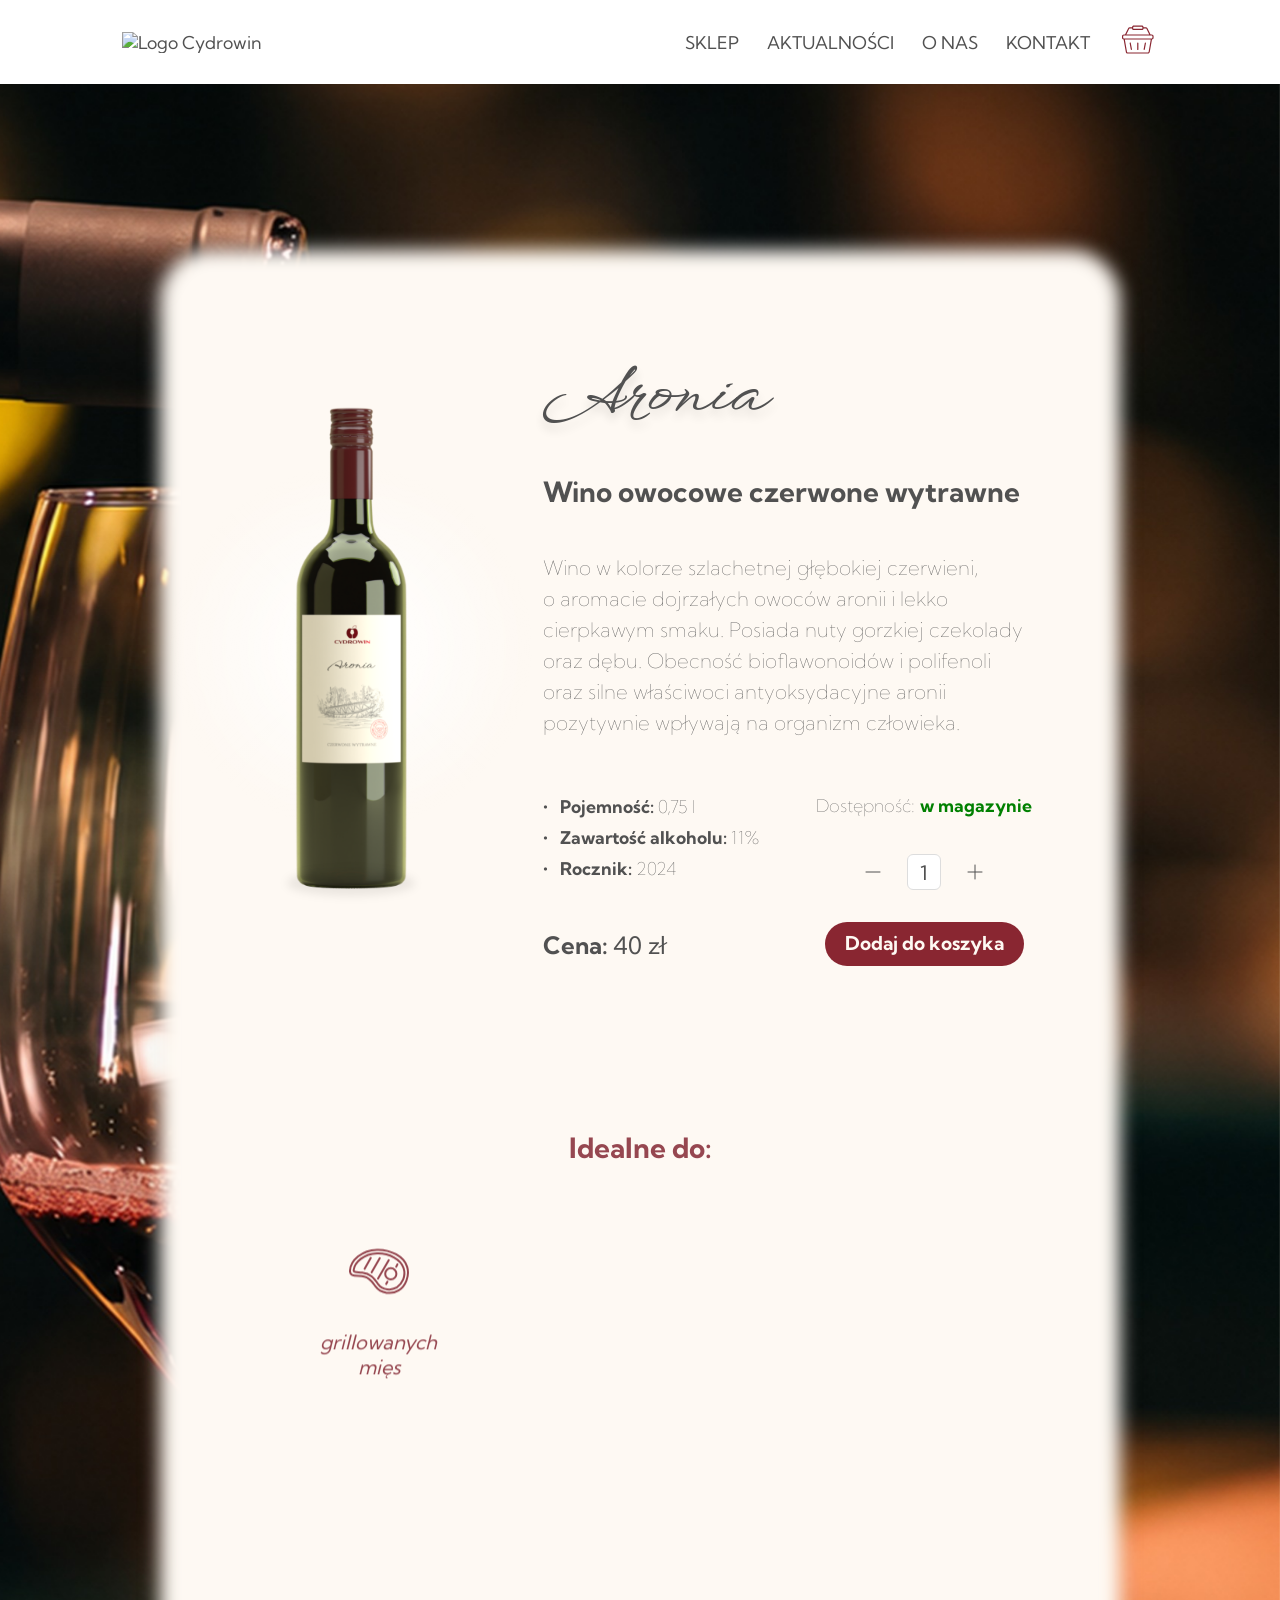
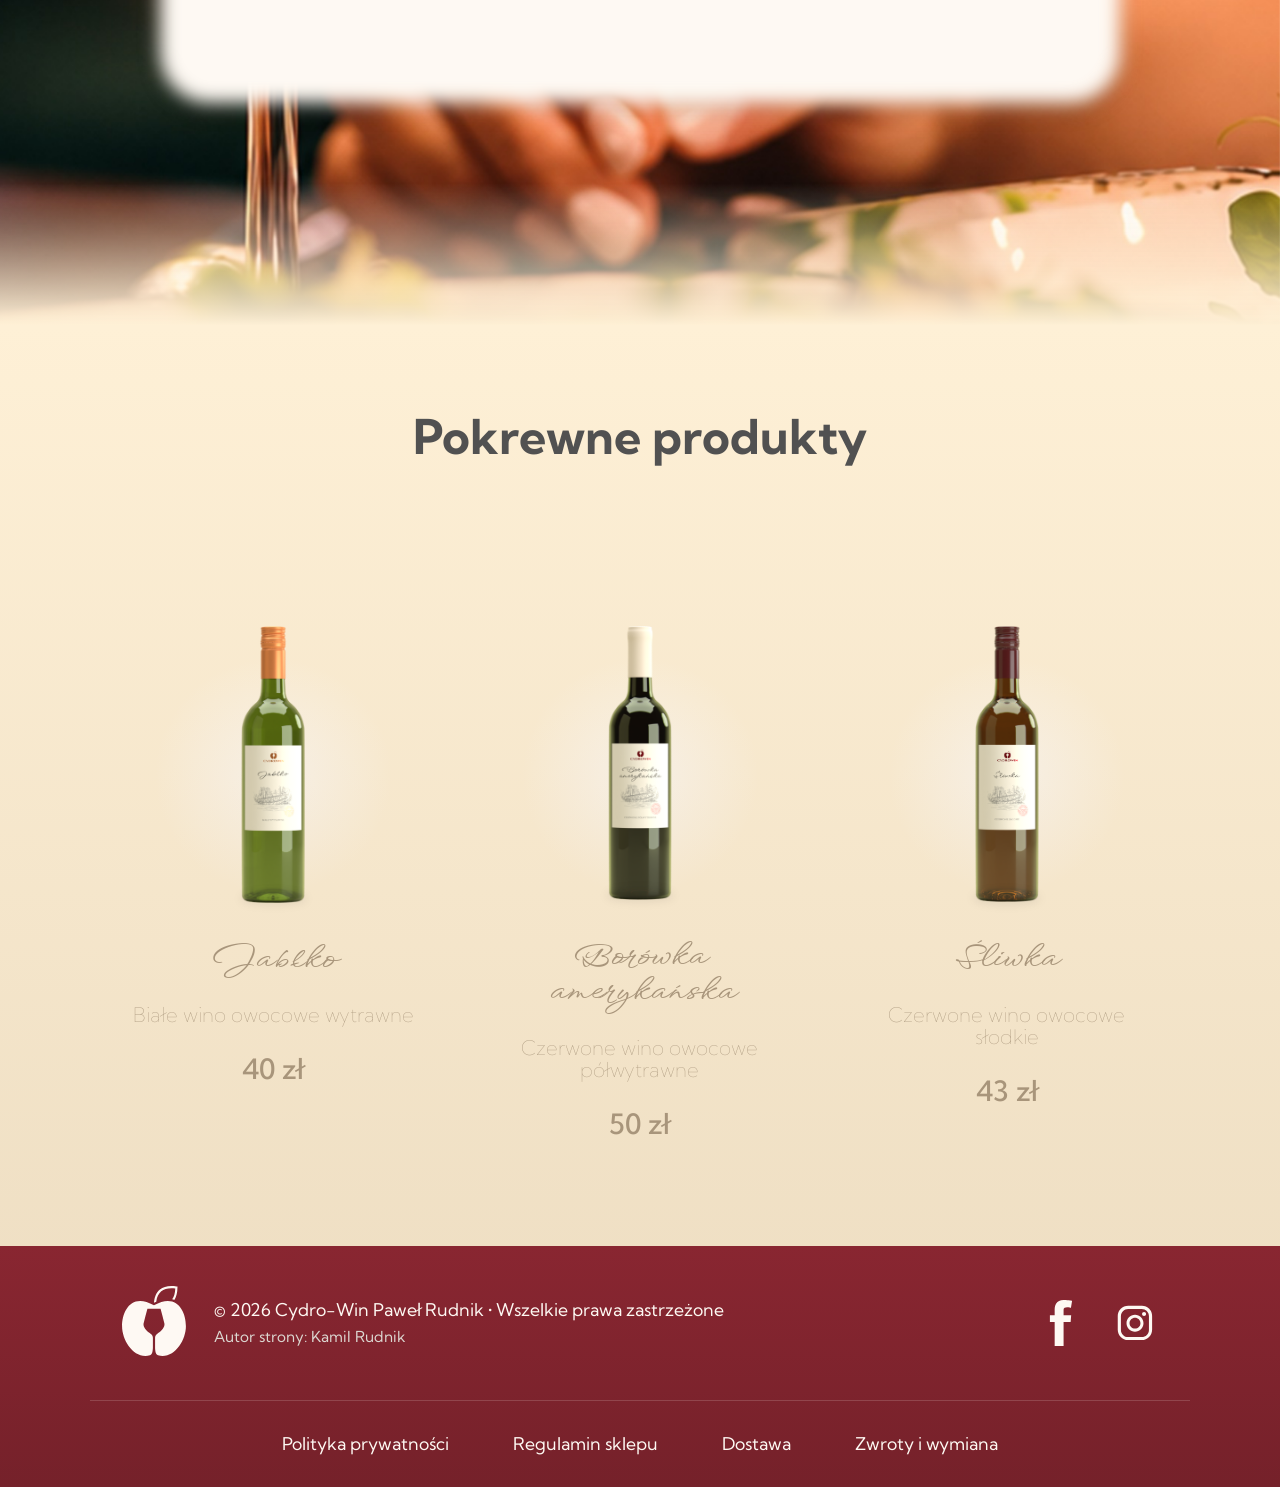
==== commit 34af6461: "Zmiana tła w sklep.html" ====
--- a/aronia.html
+++ b/aronia.html
@@ -116,8 +116,8 @@
                             <svg class="pork" width="50px" height="50px" viewBox="0 0 300 300"
                                 xmlns="http://www.w3.org/2000/svg" fill="none">
                                 <path d="M47 137C22 111 28 70 54 45C80 20 121 22 146 46L259 159C284 181 286 214 264 236M233 268C212 280 187 276 170 259L47 137" />
-                                <path d="M42 56L17 43Q14 42 17 39L32 34L47 7Q51 4 55 9L59 40M230 250Q242 242 251 230L282 245Q287 250 282 254L263 261L245 292Q242 296 237 291Z" />
-                                <path d="M148 52C97 53 58 94 56 144M185 88C135 90 98 130 93 181M223 125C170 126 133 165 129 218M260 162C209 163 170 198 166 254" />
+                                <path d="M43.72 57.17L17 43Q14 42 17 39L32 34L47 7Q51 4 55 9L59.33 40.40M230 250Q242 242 251 230L282 245Q287 250 282 254L263 261L245 292Q242 296 237 291Z" />
+                                <path d="M149.99 49.99C97 53 58 94 55.04 144.97M186.52 86.52C135 90 98 130 92.19 181.82M224 124C170 126 133 165 128.83 218.17M261.05 160.88C209 163 170 198 165.48 254.52" />
                                 <path d="M77 47Q85 50 90 57M47 75Q51 83 56 88M108 76L125 93M77 109L92 125M146 113L161 128M113 146L129 162M182 150L198 165M152 184L167 199M220 187Q235 200 244 216M189 222Q201 236 216 245" />
                             </svg>
                         </div>
@@ -128,7 +128,7 @@
                             <svg class="ripened-cheese" width="57px" height="57px" viewBox="0 0 300 300"
                                 xmlns="http://www.w3.org/2000/svg" fill="none">
                                 <path d="M262 79C262 60 204 44 134 44S6 59 6 79S63 116 134 116M6 79V174C6 195 63 210 134 210V116L110 79L238 107C254 98 262 89 262 79" />
-                                <path d="M238 107V133M262 79V136M134 168L165 179" />
+                                <path d="M238 107V134.05M262 79V137.03M134 168L165 179" />
                                 <path d="M165 125L294 141V241C270 250 230 256 191 256L165 227ZM165 125L191 155C230 155 270 150 294 141M191 155V256" />
                             </svg>
                         </div>
@@ -139,7 +139,7 @@
                             <svg class="mushroom" height="50px" width="50px" viewBox="0 0 256 274"
                                 xmlns="http://www.w3.org/2000/svg">
                                 <path d="M22 96C22 50 70 16 128 16s106 34 106 80c0 36-34 52-106 52S22 132 22 96z" />
-                                <path d="M92 148l-6 74a42 42 0 0 0 84 0l-6-74" />
+                                <path d="M92.2 146.36L86 222a42 42 0 0 0 84 0L163.8 146.36" />
                                 <path d="M172 48l13 7" />
                                 <path d="M201 68c8 9 13 20 13 33" />
                             </svg>
@@ -150,10 +150,10 @@
                         <div class="food-image">
                             <svg class="duck" width="70px" height="70px" viewBox="0 0 300 300"
                                 xmlns="http://www.w3.org/2000/svg" fill="none">
-                                <path d="M61 131C38 164 50 207 90 218H239C274 191 273 150 245 125C231 113 214 109 198 112L134 117" />
+                                <path d="M60.91 131.06C38 164 50 207 90 218M239 218C274 191 273 150 245 125C231 113 214 109 198 112L134.36 116.13" />
                                 <path d="M76 91L148 122C172 134 177 161 162 181C148 199 119 200 103 183L56 125Z" />
-                                <path d="M58 120L29 98C23 105 12 104 7 97C0 86 9 73 22 76C16 64 23 55 32 55C42 55 50 65 44 76L70 96" />
-                                <path d="M99 101L116 74L181 100Q193 105 198 112M108 77L81 57C87 46 79 35 70 35C60 35 55 46 59 56C48 52 40 61 44 71M48 79Q58 85 67 77L93 96" />
+                                <path d="M58.69 120.42L29 98C23 105 12 104 7 97C0 86 9 73 22 76C16 64 23 55 32 55C42 55 50 65 44 76L72.27 97.34" />
+                                <path d="M99.04 100.92L116 74L181 100Q193 105 198 112M112.38 79.76L81 57C87 46 79 35 70 35C60 35 55 46 59 56C48 52 40 61 44 71M48 79Q58 85 67 77L99.04 100.92" />
                                 <path d="M17 218H295L279 247H34ZM34 247V265H61M77 265H279V247" />
                             </svg>
                         </div>
--- a/style.css
+++ b/style.css
@@ -1192,9 +1192,15 @@
   bottom: calc(-1 * var(--hero-parallax-bleed));
   left: 0;
   z-index: 0;
-  background: url("assets/regal.jpg") center 50% / cover no-repeat;
+  background: url("assets/sklep-pakowanie-win.jpg") center / cover no-repeat;
   transform: translate3d(0, var(--hero-parallax-y, 0px), 0);
   will-change: transform;
+}
+
+@media (max-width: 600px) {
+  .heroShop-image {
+    background-position: 96% center;
+  }
 }
 
 .heroShop::after {
@@ -1203,12 +1209,7 @@
   inset: 0 0 -3px;
   z-index: 1;
   pointer-events: none;
-  background: linear-gradient(to bottom,
-      rgba(254, 249, 243, 0) 0%,
-      rgba(254, 249, 243, 0.10) 38%,
-      rgba(254, 249, 243, 0.76) 78%,
-      var(--bg) calc(100% - 12px),
-      var(--bg) 100%);
+  background: linear-gradient(to bottom, transparent 62%, var(--bg) calc(100% - 12px));
 }
 
 .heroShop h1 {
@@ -1388,7 +1389,7 @@
   position: absolute;
   inset: calc(-1 * var(--product-parallax-bleed)) 0;
   z-index: -1;
-  background-image: url("assets/aperitif.png");
+  background-image: url("assets/aperitif-hd.jpg");
   background-repeat: no-repeat;
   background-size: cover;
   background-position: center;
@@ -1411,11 +1412,11 @@
 }
 
 .product-page--aronia main::before {
-  background-image: url("assets/degustacja.png");
+  background-image: url("assets/degustacja-hd.jpg");
 }
 
 .product-page--borowka main::before {
-  background-image: url("assets/piknik.png");
+  background-image: url("assets/piknik-borowki-hd.jpg");
 }
 
 .product-page--czerwonaPorzeczka main::before {
@@ -1423,11 +1424,11 @@
 }
 
 .product-page--sliwka main::before {
-  background-image: url("assets/sliwa.png");
+  background-image: url("assets/sliwa-hd.jpg");
 }
 
 .product-page--wieloowocowe main::before {
-  background-image: url("assets/owoce.png");
+  background-image: url("assets/owoce.jpg");
 }
 
 .product-page footer {
@@ -1979,6 +1980,11 @@
   translate: 0 6px;
 }
 
+.food-image .apple-pie {
+  object-fit: contain;
+  translate: 0 5px;
+}
+
 .food--mushroom {
   --food-base-y: 16%;
 }
@@ -2044,7 +2050,8 @@
   height: clamp(4.25rem, 11vw, 6rem);
 }
 
-.food-image svg {
+.food-image svg,
+.food-image img {
   max-width: min(100%, 5rem);
   max-height: 100%;
   height: auto;
